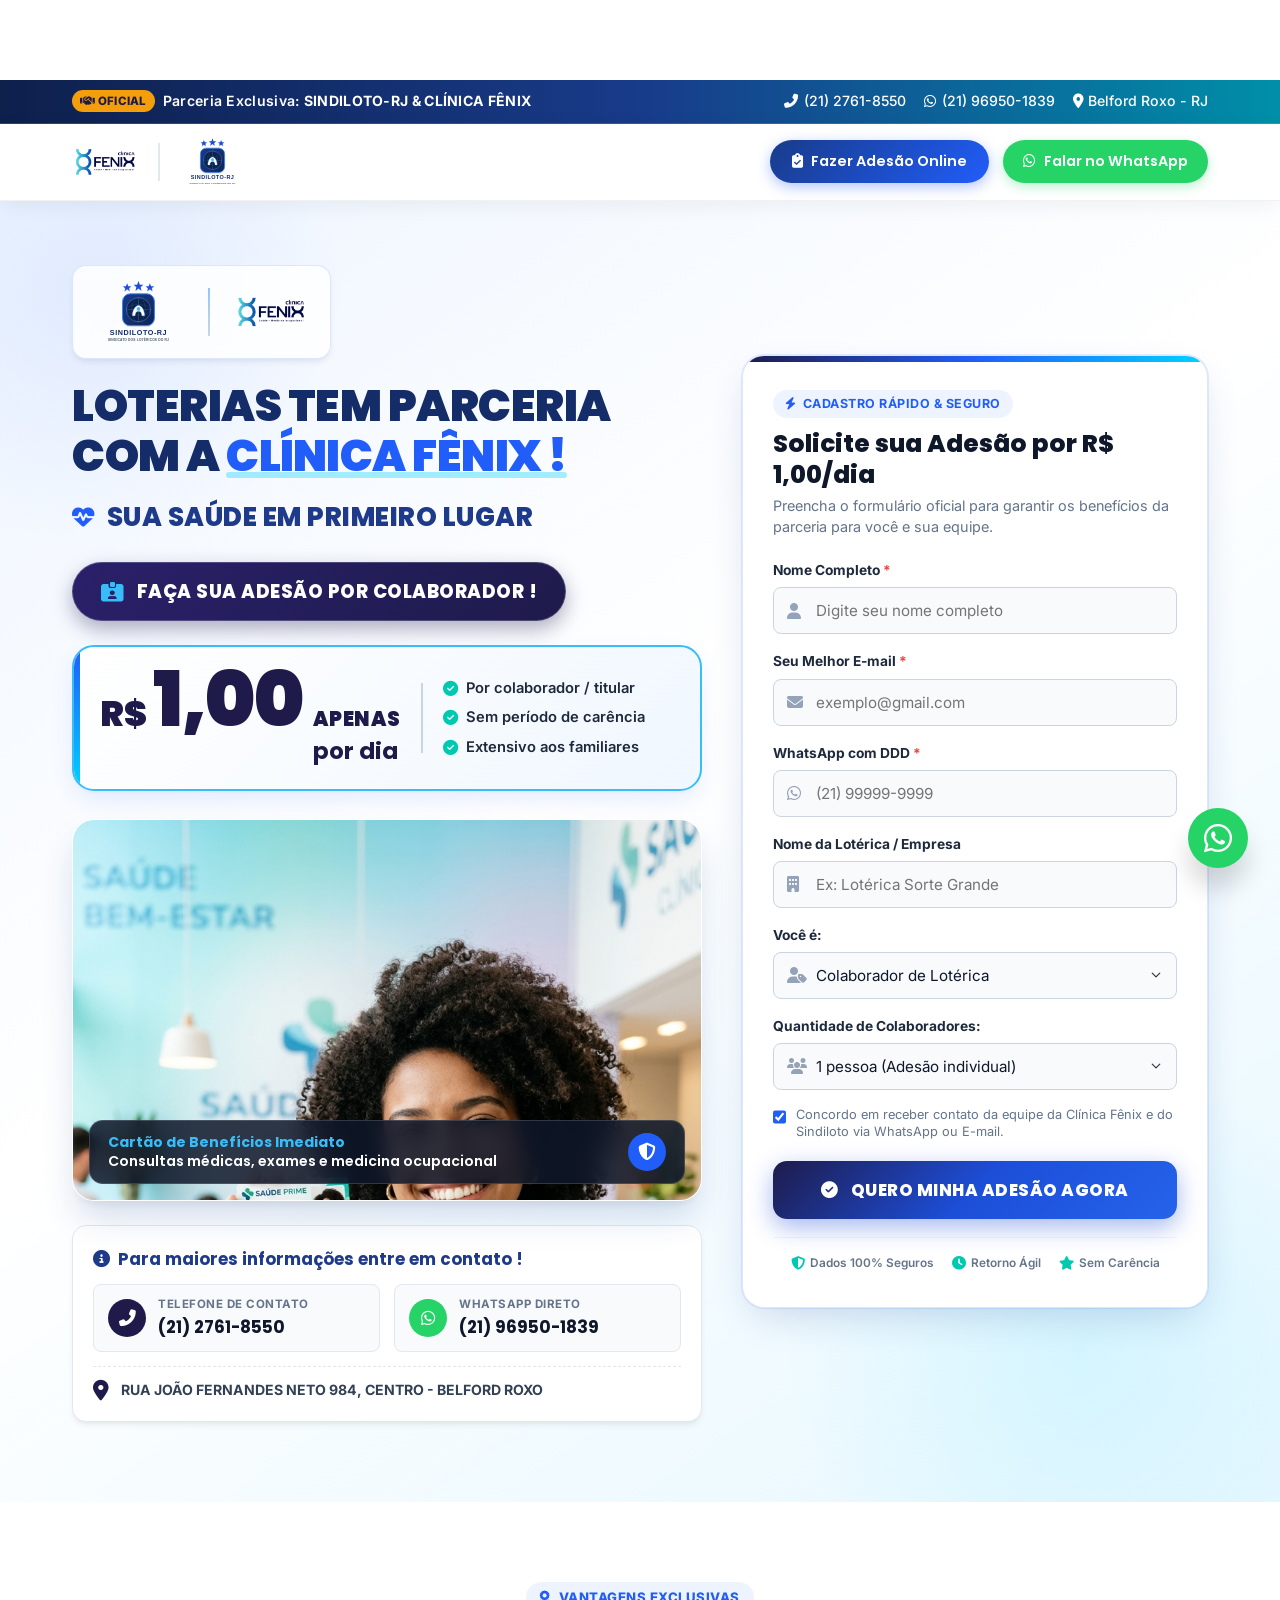
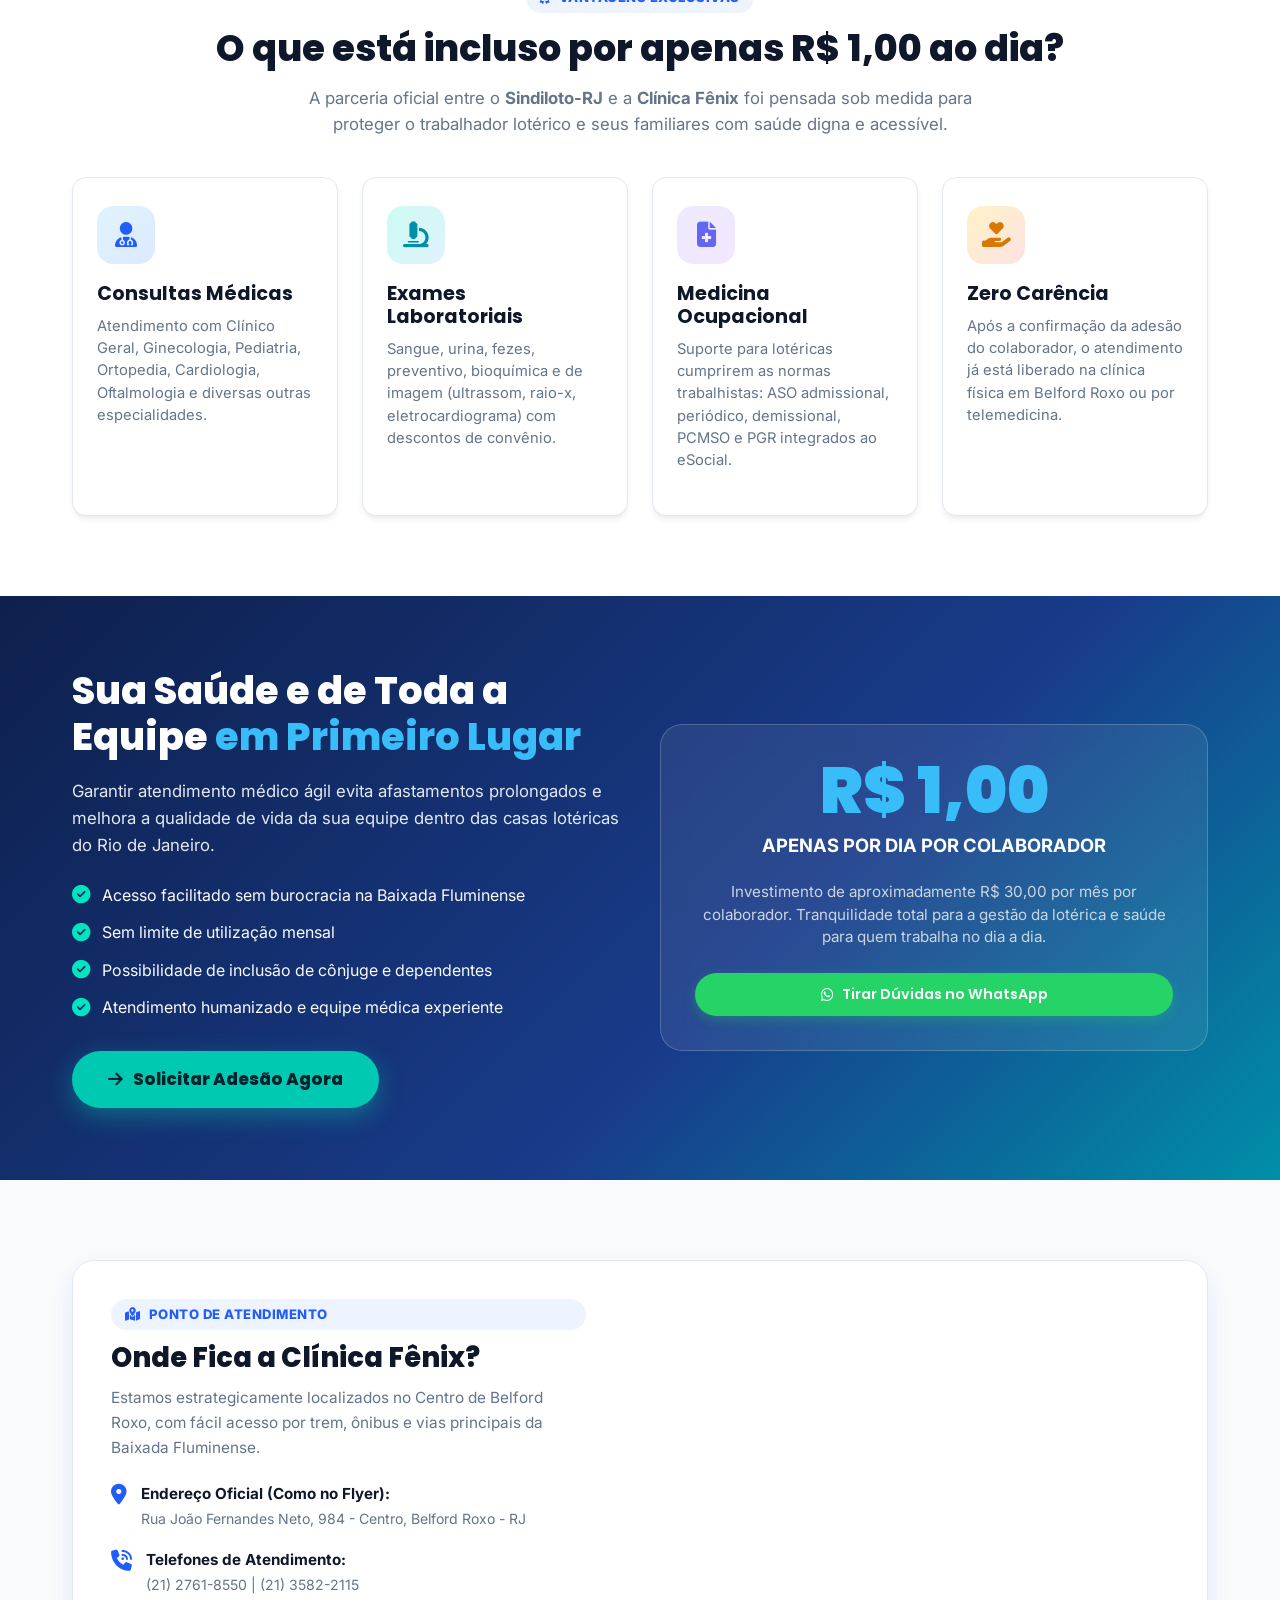
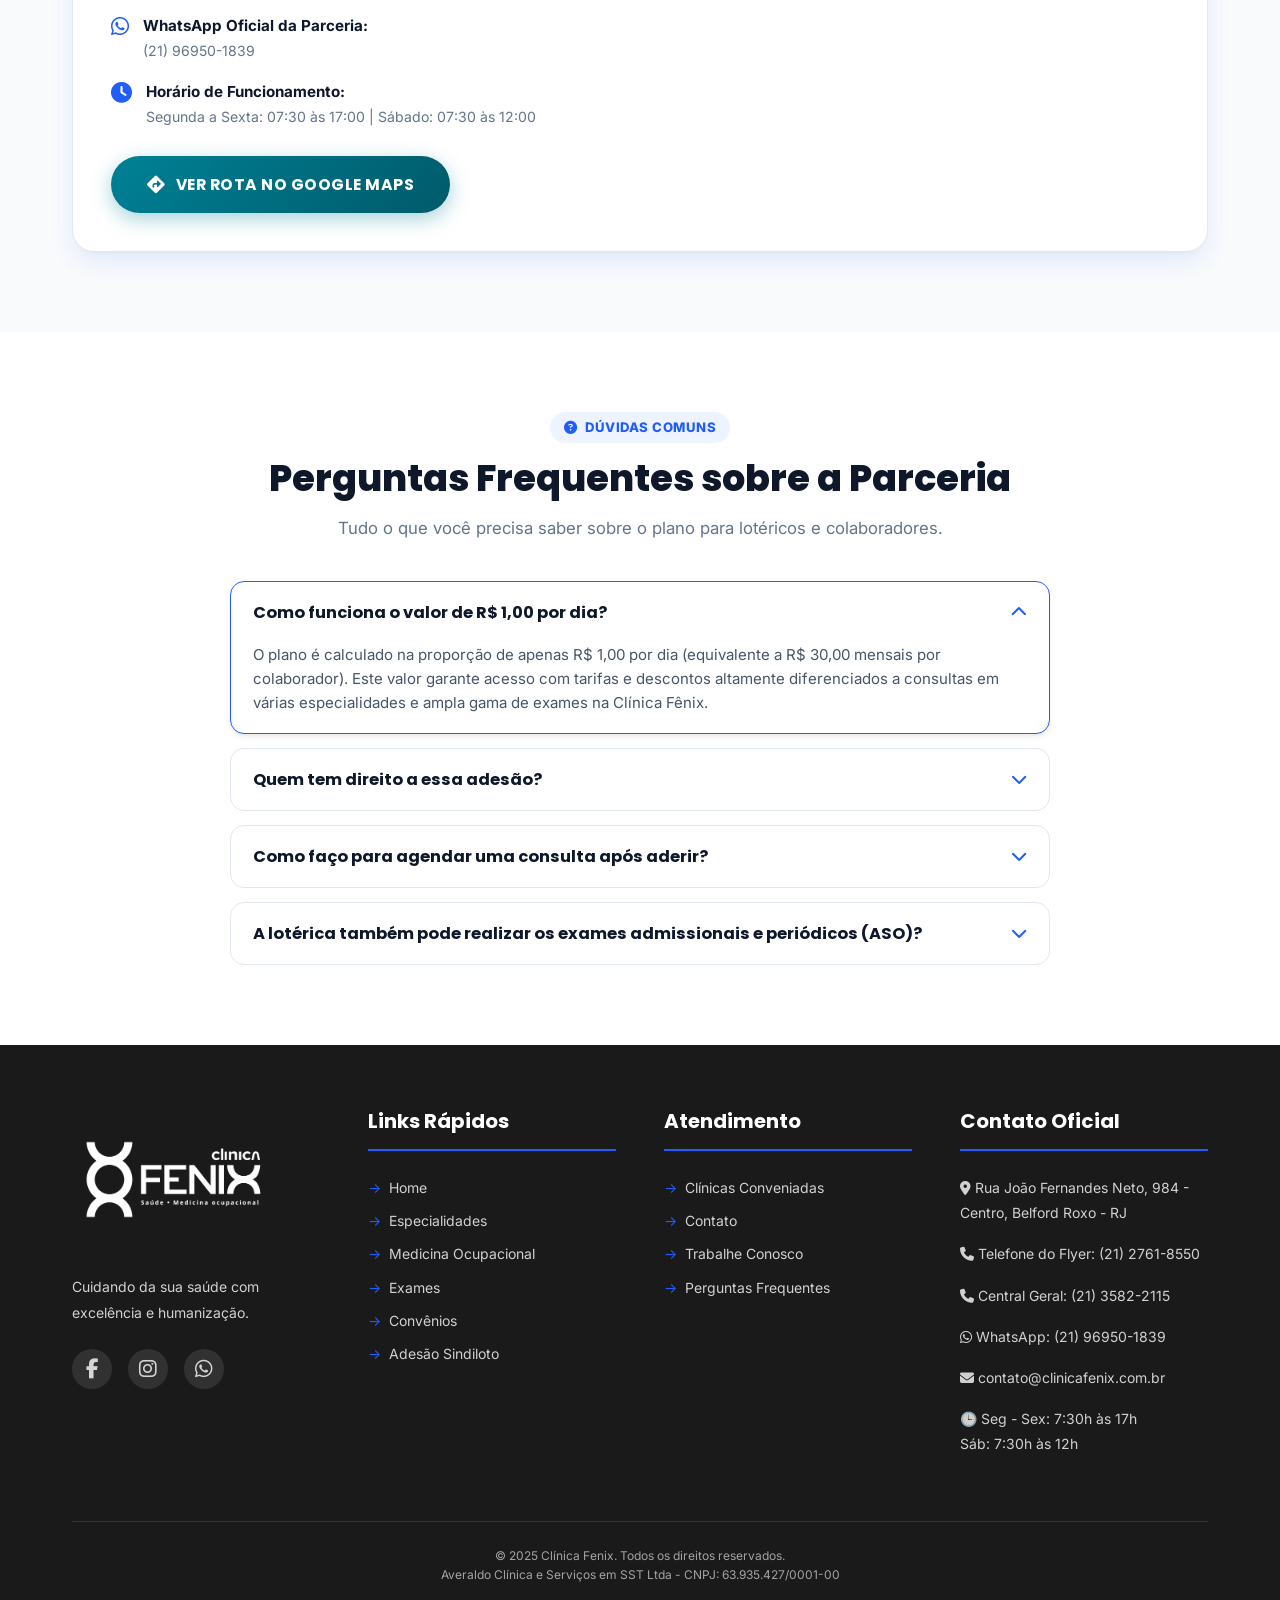
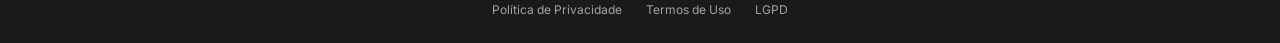
==== sindicato/index.html @ f6696165 "Subir Alterações página sindiloto" ====
<!DOCTYPE html>
<html lang="pt-BR" style="overflow-x: hidden; width: 100%; max-width: 100%;">
<head>
    <meta charset="UTF-8">
    <meta name="viewport" content="width=device-width, initial-scale=1.0">
    <title>Parceria SINDILOTO-RJ &amp; Clínica Fênix | Sua Saúde em Primeiro Lugar</title>
    <meta name="description" content="Loterias têm parceria oficial com a Clínica Fênix! Faça a sua adesão por colaborador por apenas R$ 1,00 ao dia. Sua saúde em primeiro lugar em Belford Roxo.">
    <meta name="keywords" content="sindiloto, clinica fenix, sindicato lotericos rj, adesao colaborador, saude em primeiro lugar, belford roxo, loterias parceria">
    <link rel="canonical" href="https://clinicafenix.com.br/sindicato/">

    <!-- Open Graph / Facebook -->
    <meta property="og:type" content="website">
    <meta property="og:url" content="https://clinicafenix.com.br/sindicato/">
    <meta property="og:title" content="LOTERIAS tem parceria com a CLÍNICA FÊNIX ! Sua Saúde em Primeiro Lugar">
    <meta property="og:description" content="Faça sua adesão por colaborador por apenas R$ 1,00 por dia. Atendimento completo para lotéricos e familiares na Clínica Fênix.">
    <meta property="og:image" content="https://clinicafenix.com.br/img/sindicato_model.jpg">
    <meta property="og:locale" content="pt_BR">

    <!-- Twitter -->
    <meta property="twitter:card" content="summary_large_image">
    <meta property="twitter:url" content="https://clinicafenix.com.br/sindicato/">
    <meta property="twitter:title" content="LOTERIAS tem parceria com a CLÍNICA FÊNIX !">
    <meta property="twitter:description" content="Faça sua adesão por colaborador por apenas R$ 1,00 por dia.">
    <meta property="twitter:image" content="https://clinicafenix.com.br/img/sindicato_model.jpg">

    <!-- Favicon -->
    <link rel="icon" type="image/png" href="../img/LogoClinicaFenix.png">

    <!-- Font Awesome 6 -->
    <link rel="stylesheet" href="https://cdnjs.cloudflare.com/ajax/libs/font-awesome/6.5.2/css/all.min.css" integrity="sha512-SnH5WK+bZxgPHs44uWIX+LLJAJ9/2PkPKZ5QiAj6Ta86w+fsb2TkcmfRyVX3pBnMFcV7oQPJkl9QevSCWr3W6A==" crossorigin="anonymous" referrerpolicy="no-referrer" />
    
    <!-- Google Fonts: Inter & Poppins -->
    <link rel="preconnect" href="https://fonts.googleapis.com">
    <link rel="preconnect" href="https://fonts.gstatic.com" crossorigin>
    <link href="https://fonts.googleapis.com/css2?family=Inter:wght@300;400;500;600;700;800&family=Poppins:wght@400;500;600;700;800;900&display=swap" rel="stylesheet">
    
    <!-- CSS Base do Site + CSS Específico da Landing Page Sindicato -->
    <link rel="stylesheet" href="../css/main.min.css">
    <link rel="stylesheet" href="../css/sindicato.css">
    
    <!-- AOS Animation Library -->
    <link rel="stylesheet" href="https://unpkg.com/aos@2.3.4/dist/aos.css">
</head>
<body class="sindicato-landing-page">

    <!-- Faixa Superior de Parceria Oficial -->
    <div class="sindicato-topbar">
        <div class="container topbar-content">
            <div class="topbar-tag">
                <span class="badge-sparkle"><i class="fas fa-handshake"></i> Oficial</span>
                <span>Parceria Exclusiva: <strong>SINDILOTO-RJ &amp; CLÍNICA FÊNIX</strong></span>
            </div>
            <div class="topbar-contacts">
                <a href="tel:2127618550"><i class="fas fa-phone-alt"></i> (21) 2761-8550</a>
                <a href="https://wa.me/5521969501839?text=Ol%C3%A1%2C%20vim%20pela%20p%C3%A1gina%20do%20Sindiloto!" target="_blank" rel="noopener noreferrer">
                    <i class="fab fa-whatsapp"></i> (21) 96950-1839
                </a>
                <span><i class="fas fa-map-marker-alt"></i> Belford Roxo - RJ</span>
            </div>
        </div>
    </div>

    <!-- Header com Co-branding Fênix & Sindiloto -->
    <header class="header sindicato-header">
        <div class="container sindicato-header-container">
            <!-- Logos Parceiros -->
            <div class="header-partner-logos">
                <a href="../index.html" class="fenix-brand" title="Clínica Fênix">
                    <img src="../img/LogoClinicaFenix.png" alt="Clínica Fênix - Saúde e Medicina Ocupacional">
                </a>
                <div class="brand-divider"></div>
                <div class="sindi-brand" title="SINDILOTO-RJ">
                    <img src="../img/sindiloto_logo.svg" alt="SINDILOTO-RJ - Sindicato dos Lotéricos do Estado do Rio de Janeiro">
                </div>
            </div>

            <!-- Botões de Ação Rápida -->
            <div class="header-actions">
                <a href="#formulario-adesao" class="btn-header-form">
                    <i class="fas fa-clipboard-check"></i> Fazer Adesão Online
                </a>
                <a href="https://wa.me/5521969501839?text=Ol%C3%A1!%20Gostaria%20de%20informa%C3%A7%C3%B5es%20sobre%20a%20ades%C3%A3o%20do%20Sindiloto." class="btn-header-whatsapp" target="_blank" rel="noopener noreferrer">
                    <i class="fab fa-whatsapp"></i> Falar no WhatsApp
                </a>
            </div>
        </div>
    </header>

    <!-- SEÇÃO PRINCIPAL (HERO) COM COPY EXATA DA IMAGEM E FORMULÁRIO -->
    <main>
        <section class="sindicato-hero" id="inicio">
            <div class="container">
                <div class="hero-grid">
                    
                    <!-- COLUNA ESQUERDA: COPY DO FLYER DA IMAGEM -->
                    <div class="hero-copy-column" data-aos="fade-right">
                        
                        <!-- Header de Logos do Flyer -->
                        <div class="hero-flyer-logos">
                            <img src="../img/sindiloto_logo.svg" alt="SINDILOTO-RJ" class="flyer-logo-sindi">
                            <div class="flyer-logo-divider"></div>
                            <img src="../img/LogoClinicaFenix.png" alt="Clínica Fênix" class="flyer-logo-fenix">
                        </div>

                        <!-- Headline do Flyer -->
                        <h1 class="hero-headline">
                            LOTERIAS tem parceria com a <span>CLÍNICA FÊNIX !</span>
                        </h1>

                        <!-- Sub-headline do Flyer -->
                        <div class="hero-subheadline">
                            <i class="fas fa-heart-pulse"></i> SUA SAÚDE EM PRIMEIRO LUGAR
                        </div>

                        <!-- Badge Pill do Flyer -->
                        <div class="flyer-pill-container">
                            <div class="badge-adesao-pill">
                                <i class="fas fa-id-card-clip"></i> FAÇA SUA ADESÃO POR COLABORADOR !
                            </div>
                        </div>

                        <!-- Card de Preço em Destaque (Visual R$ 1,00 APENAS por dia) -->
                        <div class="price-showcase-card">
                            <div class="price-main-block">
                                <span class="price-currency">R$</span>
                                <span class="price-number">1,00</span>
                                <div class="price-labels">
                                    <span class="price-apenas">APENAS</span>
                                    <span class="price-period">por dia</span>
                                </div>
                            </div>

                            <div class="price-divider"></div>

                            <div class="price-benefit-list">
                                <div class="price-benefit-item">
                                    <i class="fas fa-circle-check"></i> Por colaborador / titular
                                </div>
                                <div class="price-benefit-item">
                                    <i class="fas fa-circle-check"></i> Sem período de carência
                                </div>
                                <div class="price-benefit-item">
                                    <i class="fas fa-circle-check"></i> Extensivo aos familiares
                                </div>
                            </div>
                        </div>

                        <!-- Imagem da Modelo do Flyer com Badges Flutuantes -->
                        <div class="hero-model-showcase">
                            <img src="../img/sindicato_model.jpg" alt="Colaboradora com Cartão de Adesão da Clínica Fênix e Sindiloto">
                            <div class="floating-model-badge">
                                <div class="model-badge-text">
                                    <strong>Cartão de Benefícios Imediato</strong>
                                    Consultas médicas, exames e medicina ocupacional
                                </div>
                                <div class="model-badge-icon">
                                    <i class="fas fa-shield-alt"></i>
                                </div>
                            </div>
                        </div>

                        <!-- Seção de Contatos e Localização do Flyer -->
                        <div class="flyer-contacts-box">
                            <div class="flyer-contacts-title">
                                <i class="fas fa-info-circle"></i> Para maiores informações entre em contato !
                            </div>

                            <div class="flyer-contacts-grid">
                                <a href="tel:2127618550" class="flyer-contact-pill">
                                    <div class="flyer-contact-icon">
                                        <i class="fas fa-phone-alt"></i>
                                    </div>
                                    <div class="flyer-contact-info">
                                        <span>Telefone de Contato</span>
                                        <strong>(21) 2761-8550</strong>
                                    </div>
                                </a>

                                <a href="https://wa.me/5521969501839?text=Ol%C3%A1!%20Vim%20pela%20p%C3%A1gina%20Sindiloto%20e%20gostaria%20de%20informa%C3%A7%C3%B5es." class="flyer-contact-pill" target="_blank" rel="noopener noreferrer">
                                    <div class="flyer-contact-icon whatsapp">
                                        <i class="fab fa-whatsapp"></i>
                                    </div>
                                    <div class="flyer-contact-info">
                                        <span>WhatsApp Direto</span>
                                        <strong>(21) 96950-1839</strong>
                                    </div>
                                </a>
                            </div>

                            <div class="flyer-location-row">
                                <i class="fas fa-location-dot"></i>
                                <div>
                                    <strong>RUA JOÃO FERNANDES NETO 984, CENTRO - BELFORD ROXO</strong>
                                </div>
                            </div>
                        </div>

                    </div>

                    <!-- COLUNA DIREITA: FORMULÁRIO DE ADESÃO (NOME, EMAIL, WHATSAPP) -->
                    <div class="hero-form-column" id="formulario-adesao" data-aos="fade-left">
                        <div class="adesao-form-card">
                            <div class="form-header-badge">
                                <i class="fas fa-bolt"></i> Cadastro Rápido &amp; Seguro
                            </div>
                            <h2 class="form-header-title">Solicite sua Adesão por R$ 1,00/dia</h2>
                            <p class="form-header-subtitle">
                                Preencha o formulário oficial para garantir os benefícios da parceria para você e sua equipe.
                            </p>

                            <form id="formAdesaoSindicato" onsubmit="return window.handleAdesaoSubmit(event);">
                                <!-- Campo Nome -->
                                <div class="form-group-item">
                                    <label for="adesaoNome" class="form-label">Nome Completo <span class="required">*</span></label>
                                    <div class="input-with-icon">
                                        <i class="fas fa-user"></i>
                                        <input type="text" id="adesaoNome" class="form-input-control" placeholder="Digite seu nome completo" required>
                                    </div>
                                </div>

                                <!-- Campo Email -->
                                <div class="form-group-item">
                                    <label for="adesaoEmail" class="form-label">Seu Melhor E-mail <span class="required">*</span></label>
                                    <div class="input-with-icon">
                                        <i class="fas fa-envelope"></i>
                                        <input type="email" id="adesaoEmail" class="form-input-control" placeholder="exemplo@gmail.com" required>
                                    </div>
                                </div>

                                <!-- Campo WhatsApp -->
                                <div class="form-group-item">
                                    <label for="adesaoWhatsapp" class="form-label">WhatsApp com DDD <span class="required">*</span></label>
                                    <div class="input-with-icon">
                                        <i class="fab fa-whatsapp"></i>
                                        <input type="tel" id="adesaoWhatsapp" class="form-input-control" placeholder="(21) 99999-9999" maxlength="15" required>
                                    </div>
                                </div>

                                <!-- Campo Empresa / Lotérica -->
                                <div class="form-group-item">
                                    <label for="adesaoEmpresa" class="form-label">Nome da Lotérica / Empresa</label>
                                    <div class="input-with-icon">
                                        <i class="fas fa-building"></i>
                                        <input type="text" id="adesaoEmpresa" class="form-input-control" placeholder="Ex: Lotérica Sorte Grande">
                                    </div>
                                </div>

                                <!-- Perfil -->
                                <div class="form-group-item">
                                    <label for="adesaoPerfil" class="form-label">Você é:</label>
                                    <div class="input-with-icon">
                                        <i class="fas fa-user-tag"></i>
                                        <select id="adesaoPerfil" class="form-select-control">
                                            <option value="Colaborador">Colaborador de Lotérica</option>
                                            <option value="Proprietário">Proprietário / Gestor de Lotérica</option>
                                            <option value="Dependente">Dependente / Familiar</option>
                                            <option value="Outro">Outro Filiado ao Sindiloto</option>
                                        </select>
                                    </div>
                                </div>

                                <!-- Quantidade de Colaboradores -->
                                <div class="form-group-item">
                                    <label for="adesaoColaboradores" class="form-label">Quantidade de Colaboradores:</label>
                                    <div class="input-with-icon">
                                        <i class="fas fa-users"></i>
                                        <select id="adesaoColaboradores" class="form-select-control">
                                            <option value="1 colaborador">1 pessoa (Adesão individual)</option>
                                            <option value="2 a 5 colaboradores">2 a 5 colaboradores</option>
                                            <option value="6 a 10 colaboradores">6 a 10 colaboradores</option>
                                            <option value="Mais de 10 colaboradores">Mais de 10 colaboradores</option>
                                        </select>
                                    </div>
                                </div>

                                <!-- Checkbox de Termos e LGPD -->
                                <label class="form-checkbox-label">
                                    <input type="checkbox" id="adesaoTermos" checked required>
                                    <span>Concordo em receber contato da equipe da Clínica Fênix e do Sindiloto via WhatsApp ou E-mail.</span>
                                </label>

                                <!-- Botão de Submissão -->
                                <button type="submit" class="btn-submit-adesao">
                                    <i class="fas fa-check-circle"></i> Quero Minha Adesão Agora
                                </button>
                            </form>

                            <!-- Selos de Confiança -->
                            <div class="form-trust-seals">
                                <span><i class="fas fa-shield-alt"></i> Dados 100% Seguros</span>
                                <span><i class="fas fa-clock"></i> Retorno Ágil</span>
                                <span><i class="fas fa-star"></i> Sem Carência</span>
                            </div>
                        </div>
                    </div>

                </div>
            </div>
        </section>

        <!-- SEÇÃO: O QUE ESTÁ INCLUSO POR APENAS R$ 1,00 POR DIA -->
        <section class="sindicato-benefits" id="vantagens">
            <div class="container">
                <div style="text-align: center;">
                    <span class="section-tag"><i class="fas fa-award"></i> Vantagens Exclusivas</span>
                    <h2 class="section-title-center">O que está incluso por apenas R$ 1,00 ao dia?</h2>
                    <p class="section-subtitle-center">
                        A parceria oficial entre o <strong>Sindiloto-RJ</strong> e a <strong>Clínica Fênix</strong> foi pensada sob medida para proteger o trabalhador lotérico e seus familiares com saúde digna e acessível.
                    </p>
                </div>

                <div class="benefits-grid">
                    <!-- Card 1 -->
                    <div class="benefit-card" data-aos="fade-up" data-aos-delay="100">
                        <div class="benefit-icon-wrapper">
                            <i class="fas fa-user-doctor"></i>
                        </div>
                        <h3 class="benefit-title">Consultas Médicas</h3>
                        <p class="benefit-text">
                            Atendimento com Clínico Geral, Ginecologia, Pediatria, Ortopedia, Cardiologia, Oftalmologia e diversas outras especialidades.
                        </p>
                    </div>

                    <!-- Card 2 -->
                    <div class="benefit-card" data-aos="fade-up" data-aos-delay="200">
                        <div class="benefit-icon-wrapper">
                            <i class="fas fa-microscope"></i>
                        </div>
                        <h3 class="benefit-title">Exames Laboratoriais</h3>
                        <p class="benefit-text">
                            Sangue, urina, fezes, preventivo, bioquímica e de imagem (ultrassom, raio-x, eletrocardiograma) com descontos de convênio.
                        </p>
                    </div>

                    <!-- Card 3 -->
                    <div class="benefit-card" data-aos="fade-up" data-aos-delay="300">
                        <div class="benefit-icon-wrapper">
                            <i class="fas fa-file-medical"></i>
                        </div>
                        <h3 class="benefit-title">Medicina Ocupacional</h3>
                        <p class="benefit-text">
                            Suporte para lotéricas cumprirem as normas trabalhistas: ASO admissional, periódico, demissional, PCMSO e PGR integrados ao eSocial.
                        </p>
                    </div>

                    <!-- Card 4 -->
                    <div class="benefit-card" data-aos="fade-up" data-aos-delay="400">
                        <div class="benefit-icon-wrapper">
                            <i class="fas fa-hand-holding-heart"></i>
                        </div>
                        <h3 class="benefit-title">Zero Carência</h3>
                        <p class="benefit-text">
                            Após a confirmação da adesão do colaborador, o atendimento já está liberado na clínica física em Belford Roxo ou por telemedicina.
                        </p>
                    </div>
                </div>
            </div>
        </section>

        <!-- SEÇÃO: CALLOUT DE VALOR & MOTIVOS PARA ADERIR -->
        <section class="sindicato-value-callout">
            <div class="container">
                <div class="value-grid">
                    <div class="value-text-side" data-aos="fade-right">
                        <h2>Sua Saúde e de Toda a Equipe <span>em Primeiro Lugar</span></h2>
                        <p>
                            Garantir atendimento médico ágil evita afastamentos prolongados e melhora a qualidade de vida da sua equipe dentro das casas lotéricas do Rio de Janeiro.
                        </p>
                        <ul class="value-features">
                            <li><i class="fas fa-check-circle"></i> Acesso facilitado sem burocracia na Baixada Fluminense</li>
                            <li><i class="fas fa-check-circle"></i> Sem limite de utilização mensal</li>
                            <li><i class="fas fa-check-circle"></i> Possibilidade de inclusão de cônjuge e dependentes</li>
                            <li><i class="fas fa-check-circle"></i> Atendimento humanizado e equipe médica experiente</li>
                        </ul>
                        <a href="#formulario-adesao" class="btn-value-cta">
                            <i class="fas fa-arrow-right"></i> Solicitar Adesão Agora
                        </a>
                    </div>

                    <div class="value-box-side" data-aos="fade-left">
                        <div class="huge-price">R$ 1,00</div>
                        <div class="sub-price">APENAS POR DIA POR COLABORADOR</div>
                        <p class="price-desc">
                            Investimento de aproximadamente R$ 30,00 por mês por colaborador. Tranquilidade total para a gestão da lotérica e saúde para quem trabalha no dia a dia.
                        </p>
                        <a href="https://wa.me/5521969501839?text=Ol%C3%A1%2C%20quero%20tirar%20d%C3%BAvidas%20sobre%20a%20ades%C3%A3o%20Sindiloto!" class="btn-header-whatsapp" target="_blank" rel="noopener noreferrer" style="justify-content: center; width: 100%;">
                            <i class="fab fa-whatsapp"></i> Tirar Dúvidas no WhatsApp
                        </a>
                    </div>
                </div>
            </div>
        </section>

        <!-- SEÇÃO: LOCALIZAÇÃO E CONTATO OFICIAL (FLYER) -->
        <section class="sindicato-location" id="localizacao">
            <div class="container">
                <div class="location-card-container" data-aos="fade-up">
                    <div class="location-info-side">
                        <span class="section-tag"><i class="fas fa-map-marked-alt"></i> Ponto de Atendimento</span>
                        <h3>Onde Fica a Clínica Fênix?</h3>
                        <p>
                            Estamos estrategicamente localizados no Centro de Belford Roxo, com fácil acesso por trem, ônibus e vias principais da Baixada Fluminense.
                        </p>

                        <div class="location-details-list">
                            <div class="location-detail-item">
                                <i class="fas fa-location-dot"></i>
                                <div>
                                    <strong>Endereço Oficial (Como no Flyer):</strong>
                                    <span>Rua João Fernandes Neto, 984 - Centro, Belford Roxo - RJ</span>
                                </div>
                            </div>

                            <div class="location-detail-item">
                                <i class="fas fa-phone-volume"></i>
                                <div>
                                    <strong>Telefones de Atendimento:</strong>
                                    <span>(21) 2761-8550 | (21) 3582-2115</span>
                                </div>
                            </div>

                            <div class="location-detail-item">
                                <i class="fab fa-whatsapp"></i>
                                <div>
                                    <strong>WhatsApp Oficial da Parceria:</strong>
                                    <span>(21) 96950-1839</span>
                                </div>
                            </div>

                            <div class="location-detail-item">
                                <i class="fas fa-clock"></i>
                                <div>
                                    <strong>Horário de Funcionamento:</strong>
                                    <span>Segunda a Sexta: 07:30 às 17:00 | Sábado: 07:30 às 12:00</span>
                                </div>
                            </div>
                        </div>

                        <a href="https://maps.google.com/?q=Rua+Jo%C3%A3o+Fernandes+Neto+984+Belford+Roxo" class="btn-card-form" target="_blank" rel="noopener noreferrer" style="width: fit-content;">
                            <i class="fas fa-diamond-turn-right"></i> Ver Rota no Google Maps
                        </a>
                    </div>

                    <div class="location-map-side">
                        <iframe 
                            src="https://www.google.com/maps/embed?pb=!1m18!1m12!1m3!1d3678.890695011746!2d-43.40216232378951!3d-22.76442647935409!2m3!1f0!2f0!3f0!3m2!1i1024!2i768!4f13.1!3m3!1m2!1s0x9967a552bfdbcf%3A0xe543fa0c98fec3b5!2sR.%20Jo%C3%A3o%20Fernandes%20Neto%2C%20984%20-%20Centro%2C%20Belford%20Roxo%20-%20RJ%2C%2026113-250!5e0!3m2!1spt-BR!2sbr!4v1700000000000!5m2!1spt-BR!2sbr" 
                            allowfullscreen="" 
                            loading="lazy" 
                            referrerpolicy="no-referrer-when-downgrade" 
                            title="Localização da Clínica Fênix">
                        </iframe>
                    </div>
                </div>
            </div>
        </section>

        <!-- SEÇÃO: PERGUNTAS FREQUENTES (FAQ) -->
        <section class="sindicato-faq" id="faq">
            <div class="container">
                <div style="text-align: center;">
                    <span class="section-tag"><i class="fas fa-circle-question"></i> Dúvidas Comuns</span>
                    <h2 class="section-title-center">Perguntas Frequentes sobre a Parceria</h2>
                    <p class="section-subtitle-center">
                        Tudo o que você precisa saber sobre o plano para lotéricos e colaboradores.
                    </p>
                </div>

                <div class="faq-accordion">
                    <div class="faq-item active">
                        <button class="faq-question">
                            <span>Como funciona o valor de R$ 1,00 por dia?</span>
                            <i class="fas fa-chevron-down"></i>
                        </button>
                        <div class="faq-answer">
                            O plano é calculado na proporção de apenas R$ 1,00 por dia (equivalente a R$ 30,00 mensais por colaborador). Este valor garante acesso com tarifas e descontos altamente diferenciados a consultas em várias especialidades e ampla gama de exames na Clínica Fênix.
                        </div>
                    </div>

                    <div class="faq-item">
                        <button class="faq-question">
                            <span>Quem tem direito a essa adesão?</span>
                            <i class="fas fa-chevron-down"></i>
                        </button>
                        <div class="faq-answer">
                            Todos os colaboradores registrados de casas lotéricas filiadas ao Sindiloto-RJ, proprietários e administradores de lotéricas, além de seus dependentes diretos (cônjuge e filhos).
                        </div>
                    </div>

                    <div class="faq-item">
                        <button class="faq-question">
                            <span>Como faço para agendar uma consulta após aderir?</span>
                            <i class="fas fa-chevron-down"></i>
                        </button>
                        <div class="faq-answer">
                            Após enviar seus dados pelo formulário ou no balcão da Clínica Fênix, seu cadastro é ativado de imediato. Para agendar, basta entrar em contato pelo telefone (21) 2761-8550 ou enviar mensagem pelo WhatsApp (21) 96950-1839.
                        </div>
                    </div>

                    <div class="faq-item">
                        <button class="faq-question">
                            <span>A lotérica também pode realizar os exames admissionais e periódicos (ASO)?</span>
                            <i class="fas fa-chevron-down"></i>
                        </button>
                        <div class="faq-answer">
                            Sim! A Clínica Fênix conta com setor especializado em Medicina Ocupacional e Segurança do Trabalho, emitindo ASOs com envio direto ao eSocial conforme as exigências legais.
                        </div>
                    </div>
                </div>
            </div>
        </section>
    </main>

    <!-- MODAL DE CONFIRMAÇÃO DE ENVIO COM ABERTURA DO WHATSAPP -->
    <div class="submission-modal-overlay" id="modalSuccessAdesao">
        <div class="submission-modal-card">
            <div class="modal-icon-success">
                <i class="fas fa-check"></i>
            </div>
            <h3 class="modal-title">Solicitação Enviada!</h3>
            <p class="modal-desc">
                Olá, <span id="modalUserName" style="font-weight: 700; color: #215df9;"></span>! Seus dados foram registrados com sucesso no sistema da parceria SINDILOTO-RJ &amp; Clínica Fênix.
                Para acelerar seu atendimento e já validar sua carteirinha, clique no botão abaixo para conversar com nossa atendente no WhatsApp:
            </p>
            <a href="#" id="modalWhatsappLink" class="modal-cta-whatsapp" target="_blank" rel="noopener noreferrer">
                <i class="fab fa-whatsapp"></i> Finalizar Adesão no WhatsApp
            </a>
            <button type="button" class="modal-btn-close" id="btnCloseModal" onclick="window.closeAdesaoModal();">
                Fechar Janela
            </button>
        </div>
    </div>

    <!-- FOOTER OFICIAL COM A IDENTIDADE VISUAL DA CLÍNICA FÊNIX -->
    <footer class="footer">
        <div class="container">
            <div class="footer-content">
                <div class="footer-section footer-logo">
                    <img src="../img/logonegativa.png" alt="Clínica Fênix">
                    <p>Cuidando da sua saúde com excelência e humanização.</p>
                    <div class="social-links">
                        <a href="https://www.facebook.com/clinicafenix" target="_blank" aria-label="Facebook"><i class="fab fa-facebook-f"></i></a>
                        <a href="https://www.instagram.com/clinicafenixsaude" target="_blank" aria-label="Instagram"><i class="fab fa-instagram"></i></a>
                        <a href="https://wa.me/5521969501839" target="_blank" aria-label="WhatsApp"><i class="fab fa-whatsapp"></i></a>
                    </div>
                </div>
                
                <div class="footer-section">
                    <h3>Links Rápidos</h3>
                    <ul>
                        <li><a href="../index.html">Home</a></li>
                        <li><a href="../especialidades.html">Especialidades</a></li>
                        <li><a href="../medicina-ocupacional.html">Medicina Ocupacional</a></li>
                        <li><a href="../exames.html">Exames</a></li>
                        <li><a href="../convenios.html">Convênios</a></li>
                        <li><a href="index.html" class="active">Adesão Sindiloto</a></li>
                    </ul>
                </div>
                
                <div class="footer-section">
                    <h3>Atendimento</h3>
                    <ul>
                        <li><a href="../clinicas-conveniadas.html">Clínicas Conveniadas</a></li>
                        <li><a href="../contato.html">Contato</a></li>
                        <li><a href="#">Trabalhe Conosco</a></li>
                        <li><a href="#faq">Perguntas Frequentes</a></li>
                    </ul>
                </div>
                
                <div class="footer-section">
                    <h3>Contato Oficial</h3>
                    <p><i class="fas fa-map-marker-alt"></i> Rua João Fernandes Neto, 984 - Centro, Belford Roxo - RJ</p>
                    <p><i class="fas fa-phone"></i> Telefone do Flyer: (21) 2761-8550</p>
                    <p><i class="fas fa-phone"></i> Central Geral: (21) 3582-2115</p>
                    <p><i class="fab fa-whatsapp"></i> WhatsApp: (21) 96950-1839</p>
                    <p><i class="fas fa-envelope"></i> contato@clinicafenix.com.br</p>
                    <p>🕒 Seg - Sex: 7:30h às 17h<br>Sáb: 7:30h às 12h</p>
                </div>
            </div>
            
            <div class="footer-bottom">
                <p>&copy; 2025 Clínica Fenix. Todos os direitos reservados. <br> Averaldo Clínica e Serviços em SST Ltda - CNPJ: 63.935.427/0001-00</p>
                <div class="footer-links">
                    <a href="#">Política de Privacidade</a>
                    <a href="#">Termos de Uso</a>
                    <a href="#">LGPD</a>
                </div>
            </div>
        </div>
    </footer>

    <!-- WhatsApp Flutuante -->
    <a href="https://wa.me/5521969501839?text=Ol%C3%A1%2C%20vim%20pela%20p%C3%A1gina%20Sindiloto!" class="whatsapp-float" target="_blank" aria-label="WhatsApp">
        <i class="fab fa-whatsapp"></i>
    </a>

    <!-- Scripts -->
    <script src="https://unpkg.com/aos@2.3.4/dist/aos.js"></script>
    <script src="../js/sindicato.js"></script>
</body>
</html>
---- css/main.min.css ----
﻿*{margin:0;padding:0;box-sizing:border-box}html{width:100%;max-width:100%;overflow-x:hidden;font-size:16px;scroll-behavior:smooth}@media(max-width: 1050px){html{font-size:15px}}@media(max-width: 768px){html{font-size:14px}}body{width:100%;max-width:100%;font-family:"Inter",-apple-system,BlinkMacSystemFont,"Segoe UI",Roboto,sans-serif;font-size:1rem;font-weight:400;line-height:1.6;color:#1a1a1a;background:#fff;-webkit-font-smoothing:antialiased;-moz-osx-font-smoothing:grayscale;overflow-x:hidden}h1,h2,h3,h4,h5,h6{font-family:"Poppins",sans-serif;font-weight:700;line-height:1.2;margin-bottom:1rem}h1{font-size:3rem}@media(max-width: 1050px){h1{font-size:2.5rem}}@media(max-width: 768px){h1{font-size:2rem}}h2{font-size:2.5rem}@media(max-width: 1050px){h2{font-size:2rem}}@media(max-width: 768px){h2{font-size:1.5rem}}h3{font-size:2rem}@media(max-width: 768px){h3{font-size:1.5rem}}h4{font-size:1.5rem}@media(max-width: 768px){h4{font-size:1.25rem}}p{margin-bottom:1rem}a{color:#215df9;text-decoration:none;transition:color .2s ease}a:hover{color:rgb(2.3839009288%,26.2229102167%,88.2043343653%)}img{width:100%;height:auto;display:block}ul,ol{list-style:none}button{font-family:inherit;cursor:pointer}input,textarea,select{font-family:inherit;font-size:inherit}:focus-visible{outline:2px solid #215df9;outline-offset:2px}.container{width:100%;max-width:1200px;margin:0 auto;padding:0 2rem}@media(max-width: 768px){.container{padding:0 1rem}}.container-wide{width:100%;max-width:1400px;margin:0 auto;padding:0 2rem}@media(max-width: 768px){.container-wide{padding:0 1rem}}.container-fluid{width:100%;padding:0 2rem}@media(max-width: 768px){.container-fluid{padding:0 1rem}}.row{display:flex;flex-direction:row;align-items:stretch;justify-content:flex-start;flex-wrap:wrap;margin:0 -1rem}.col{flex:1;padding:0 1rem}.col-2{flex:0 0 50%;max-width:50%;padding:0 1rem}@media(max-width: 768px){.col-2{flex:0 0 100%;max-width:100%}}.col-3{flex:0 0 33.333%;max-width:33.333%;padding:0 1rem}@media(max-width: 1050px){.col-3{flex:0 0 50%;max-width:50%}}@media(max-width: 768px){.col-3{flex:0 0 100%;max-width:100%}}.col-4{flex:0 0 25%;max-width:25%;padding:0 1rem}@media(max-width: 1050px){.col-4{flex:0 0 50%;max-width:50%}}@media(max-width: 768px){.col-4{flex:0 0 100%;max-width:100%}}.header{position:fixed;top:0;left:0;width:100%;background:rgba(255,255,255,.85);backdrop-filter:blur(12px);-webkit-backdrop-filter:blur(12px);border-bottom:1px solid rgba(0,0,0,.05);box-shadow:none;z-index:1000;transition:all .3s ease}.header.scrolled{background:rgba(255,255,255,.95);box-shadow:0 4px 20px rgba(0,0,0,.05)}.header .header-container{display:flex;flex-direction:row;align-items:center;justify-content:space-between;padding-top:1.5rem;padding-bottom:1.5rem;position:relative;z-index:1003}.header .logo{display:flex;flex-direction:row;align-items:center;justify-content:flex-start}.header .logo img{height:50px;width:auto}@media(max-width: 768px){.header .logo img{height:40px}}.header .nav{display:flex;flex-direction:row;align-items:center;justify-content:flex-end;gap:2rem}@media(max-width: 1050px){.header .nav{position:fixed;top:0;right:-100%;width:300px;height:100vh;background:#fff;flex-direction:column;align-items:flex-start;justify-content:flex-start;padding:6rem 2rem;box-shadow:0 20px 25px rgba(0,0,0,.15);transition:right .3s ease;z-index:1002}.header .nav.active{right:0}}.header .nav .nav-link{font-size:1rem;font-weight:500;color:#1a1a1a;padding:.5rem 1rem;border-radius:.25rem;transition:all .2s ease}.header .nav .nav-link:hover{color:#215df9;background:rgba(33,93,249,.1)}.header .nav .nav-link.active{color:#215df9;font-weight:600}@media(max-width: 1050px){.header .nav .nav-link{width:100%;padding:1rem;font-size:1.125rem}}.header .btn-agendar{display:inline-block;padding:1rem 2rem;border:none;border-radius:.5rem;font-family:"Inter",-apple-system,BlinkMacSystemFont,"Segoe UI",Roboto,sans-serif;font-size:1rem;font-weight:600;text-align:center;text-decoration:none;cursor:pointer;transition:all .3s ease}.header .btn-agendar:hover{transform:translateY(-2px);box-shadow:0 10px 15px rgba(0,0,0,.1)}.header .btn-agendar:active{transform:translateY(0)}.header .btn-agendar{background:linear-gradient(135deg, #215df9 0%, #1a4ac9 100%);color:#fff}.header .btn-agendar:hover{background:linear-gradient(135deg, #1a4ac9 0%, #0f3399 100%)}.header .btn-agendar{padding:.5rem 1.5rem;font-size:.875rem}@media(max-width: 1050px){.header .btn-agendar{width:100%;margin-top:1.5rem}}.header .menu-toggle{display:none}@media(max-width: 1050px){.header .menu-toggle{display:flex !important;visibility:visible !important;opacity:1 !important;transform:none !important;pointer-events:auto !important;align-items:center;justify-content:center;background:none;border:none;font-size:2rem;color:#215df9;cursor:pointer;padding:.5rem;z-index:1004;position:relative}}.header .menu-overlay{display:none}@media(max-width: 1050px){.header .menu-overlay{display:block;position:fixed;top:0;left:0;width:100%;height:100%;background:rgba(0,0,0,.5);opacity:0;visibility:hidden;transition:all .3s ease;z-index:1001}.header .menu-overlay.active{opacity:1;visibility:visible}}body{padding-top:80px}@media(max-width: 768px){body{padding-top:70px}}.footer{background:#1a1a1a;color:#fff;padding:4rem 0 1.5rem}.footer .footer-content{display:grid;grid-template-columns:repeat(4, 1fr);gap:3rem}@media(max-width: 1050px){.footer .footer-content{grid-template-columns:repeat(2, 1fr)}}@media(max-width: 768px){.footer .footer-content{grid-template-columns:1fr}}.footer .footer-content{margin-bottom:3rem}@media(max-width: 1050px){.footer .footer-content{grid-template-columns:repeat(2, 1fr)}}@media(max-width: 768px){.footer .footer-content{grid-template-columns:1fr}}.footer .footer-section h3{color:#fff;font-size:1.25rem;margin-bottom:1.5rem;padding-bottom:1rem;border-bottom:2px solid #215df9}.footer .footer-section p,.footer .footer-section a{color:rgba(255,255,255,.8);font-size:.875rem;line-height:1.8}.footer .footer-section p:hover,.footer .footer-section a:hover{color:#215df9}.footer .footer-section ul li{margin-bottom:.5rem}.footer .footer-section ul li a{display:flex;flex-direction:row;align-items:center;justify-content:flex-start;gap:.5rem;transition:all .2s ease}.footer .footer-section ul li a:hover{transform:translateX(5px)}.footer .footer-section ul li a::before{content:"→";color:#215df9}.footer .footer-logo img{max-width:200px;margin-bottom:1.5rem}.footer .social-links{display:flex;flex-direction:row;align-items:center;justify-content:flex-start;gap:1rem;margin-top:1.5rem}.footer .social-links a{width:40px;height:40px;border-radius:50%;background:rgba(255,255,255,.1);display:flex;flex-direction:row;align-items:center;justify-content:center;font-size:1.25rem;transition:all .3s ease}.footer .social-links a:hover{background:#215df9;transform:translateY(-3px)}.footer .footer-bottom{border-top:1px solid rgba(255,255,255,.1);padding-top:1.5rem;text-align:center}.footer .footer-bottom p{color:rgba(255,255,255,.6);font-size:.75rem}.footer .footer-bottom .footer-links{display:flex;flex-direction:row;align-items:center;justify-content:center;gap:1.5rem;margin-top:1rem}@media(max-width: 768px){.footer .footer-bottom .footer-links{flex-direction:column;gap:.5rem}}.footer .footer-bottom .footer-links a{color:rgba(255,255,255,.6);font-size:.75rem}.footer .footer-bottom .footer-links a:hover{color:#215df9}.whatsapp-float{position:fixed;bottom:2rem;right:2rem;width:60px;height:60px;background:#25d366;border-radius:50%;display:flex;flex-direction:row;align-items:center;justify-content:center;font-size:2rem;color:#fff;box-shadow:0 20px 25px rgba(0,0,0,.15);z-index:3000;transition:all .3s ease;animation:pulse 2s infinite}.whatsapp-float:hover{transform:scale(1.1);box-shadow:0 10px 30px rgba(37,211,102,.4)}@media(max-width: 768px){.whatsapp-float{width:50px;height:50px;bottom:1.5rem;right:1.5rem;font-size:1.5rem}}@keyframes pulse{0%{box-shadow:0 0 0 0 rgba(37,211,102,.7)}70%{box-shadow:0 0 0 15px rgba(37,211,102,0)}100%{box-shadow:0 0 0 0 rgba(37,211,102,0)}}.text-primary{color:#215df9 !important}.text-success{color:#00a988 !important}.text-white{color:#fff !important}.text-light-gray{color:#a0a0a0 !important}.text-gray-500{color:#666 !important}.bg-primary{background-color:#215df9 !important}.bg-primary-dark{background-color:#123eab !important}.bg-light{background-color:#f8f9fa !important}.rounded-4{border-radius:1rem !important}.rounded-5{border-radius:2rem !important}.shadow-sm{box-shadow:0 1px 2px rgba(0,0,0,.05) !important}.shadow-lg{box-shadow:0 10px 15px rgba(0,0,0,.1) !important}.fw-bold{font-weight:700 !important}.align-items-center{align-items:center !important}.btn-secondary,.clinicas-page .cta-clinicas .btn{display:inline-block;padding:1rem 2rem;border:none;border-radius:.5rem;font-family:"Inter",-apple-system,BlinkMacSystemFont,"Segoe UI",Roboto,sans-serif;font-size:1rem;font-weight:600;text-align:center;text-decoration:none;cursor:pointer;transition:all .3s ease}.btn-secondary:hover,.clinicas-page .cta-clinicas .btn:hover{transform:translateY(-2px);box-shadow:0 10px 15px rgba(0,0,0,.1)}.btn-secondary:active,.clinicas-page .cta-clinicas .btn:active{transform:translateY(0)}.btn-secondary,.clinicas-page .cta-clinicas .btn{background:#fff;color:#215df9;border:2px solid #215df9}.btn-secondary:hover,.clinicas-page .cta-clinicas .btn:hover{background:#215df9;color:#fff}.btn-secondary,.clinicas-page .cta-clinicas .btn{border:none;font-weight:700;transition:all .3s ease}.btn-secondary:hover,.clinicas-page .cta-clinicas .btn:hover{transform:translateY(-2px);box-shadow:0 4px 6px rgba(0,0,0,.07)}.btn-white{display:inline-block;padding:1rem 2rem;border:none;border-radius:.5rem;font-family:"Inter",-apple-system,BlinkMacSystemFont,"Segoe UI",Roboto,sans-serif;font-size:1rem;font-weight:600;text-align:center;text-decoration:none;cursor:pointer;transition:all .3s ease}.btn-white:hover{transform:translateY(-2px);box-shadow:0 10px 15px rgba(0,0,0,.1)}.btn-white:active{transform:translateY(0)}.btn-white{background:#fff;color:#215df9;transition:all .3s ease}.btn-white:hover{background:#f8f9fa;transform:translateY(-2px)}.btn-outline-primary{display:inline-block;padding:1rem 2rem;border:none;border-radius:.5rem;font-family:"Inter",-apple-system,BlinkMacSystemFont,"Segoe UI",Roboto,sans-serif;font-size:1rem;font-weight:600;text-align:center;text-decoration:none;cursor:pointer;transition:all .3s ease}.btn-outline-primary:hover{transform:translateY(-2px);box-shadow:0 10px 15px rgba(0,0,0,.1)}.btn-outline-primary:active{transform:translateY(0)}.btn-outline-primary{background:rgba(0,0,0,0);border:2px solid #215df9;color:#215df9;font-weight:600}.btn-outline-primary:hover{background:#215df9;color:#fff}.btn-light-blue{display:inline-block;padding:1rem 2rem;border:none;border-radius:.5rem;font-family:"Inter",-apple-system,BlinkMacSystemFont,"Segoe UI",Roboto,sans-serif;font-size:1rem;font-weight:600;text-align:center;text-decoration:none;cursor:pointer;transition:all .3s ease}.btn-light-blue:hover{transform:translateY(-2px);box-shadow:0 10px 15px rgba(0,0,0,.1)}.btn-light-blue:active{transform:translateY(0)}.btn-light-blue{background:#f4f7ff;color:#3b6cff;border:none;font-weight:800;border-radius:50px !important;padding:14px 24px;font-size:1.125rem;transition:all .3s ease}.btn-light-blue:hover{background:#e6eeff;transform:translateY(-2px);box-shadow:0 1px 2px rgba(0,0,0,.05)}.hero-section{position:relative;min-height:80vh;display:flex;align-items:center;padding-bottom:6rem;overflow:hidden}.hero-section .hero-bg-slider{position:absolute;top:0;left:0;right:0;bottom:0;z-index:1}.hero-section .hero-bg-slider .slide{position:absolute;top:0;left:0;width:100%;height:100%;background-size:cover;background-position:center;opacity:0;transition:opacity 1s ease-in-out}.hero-section .hero-bg-slider .slide.active{opacity:1}.hero-section .hero-bg-slider .slider-overlay{position:absolute;top:0;left:0;width:100%;height:100%;background:linear-gradient(90deg, rgba(33, 93, 249, 0.9) 0%, rgba(33, 93, 249, 0.6) 50%, rgba(0, 0, 0, 0.1) 100%);z-index:2}.hero-section .hero-container{position:relative;z-index:3;width:100%}.hero-section .hero-content{display:flex;flex-direction:row;align-items:center;justify-content:space-between;gap:4rem}@media(max-width: 1050px){.hero-section .hero-content{flex-direction:column;align-items:center;text-align:center;margin-top:6rem}}.hero-section .hero-text{flex:1.2;color:#fff}.hero-section .hero-text h1{font-size:3.5rem;font-weight:800;line-height:1.1;margin-bottom:1.5rem}@media(max-width: 768px){.hero-section .hero-text h1{font-size:2.5rem}}.hero-section .hero-text .hero-subtitle{font-size:1.25rem;margin-bottom:3rem;max-width:500px;opacity:.9}@media(max-width: 1050px){.hero-section .hero-text .hero-subtitle{margin-left:auto;margin-right:auto}}.hero-section .hero-price-cards{flex:.8;display:flex;flex-direction:column;gap:1.5rem;align-items:flex-end}@media(max-width: 1050px){.hero-section .hero-price-cards{align-items:center;justify-content:center;flex-direction:row;flex-wrap:wrap;margin-top:2rem}}.hero-section .hero-price-cards .card-price{padding:1.5rem 3rem;border-radius:1rem;min-width:260px;box-shadow:0 10px 30px rgba(0,0,0,.2);transition:transform .2s ease}.hero-section .hero-price-cards .card-price:hover{transform:translateY(-5px)}.hero-section .hero-price-cards .card-price .price-display{display:flex;align-items:flex-start;justify-content:center;margin:.5rem 0;color:#ffde59;font-weight:800}.hero-section .hero-price-cards .card-price .price-display .currency{font-size:1.5rem;margin-top:5px;margin-right:2px}.hero-section .hero-price-cards .card-price .price-display .value{font-size:3.5rem;line-height:1}.hero-section .hero-price-cards .card-price .price-display .cents{font-size:1.5rem;margin-top:5px}.services-bar-container{position:relative;z-index:10;margin-top:-60px}.services-bar{background:#fff;border-radius:1rem;padding:1rem;display:flex;justify-content:space-between;overflow-x:auto}.services-bar::-webkit-scrollbar{display:none}.services-bar{-ms-overflow-style:none;scrollbar-width:none}.services-bar .service-card{flex:1;min-width:140px;padding:1rem;text-align:center;text-decoration:none;color:#1a1a1a;border-right:1px solid #dee2e6;transition:all .3s ease}.services-bar .service-card:last-child{border-right:none}.services-bar .service-card:hover{transform:translateY(-5px)}.services-bar .service-card:hover .icon i{color:#123eab}.services-bar .service-card .icon{font-size:2rem;color:#215df9;margin-bottom:.5rem;transition:color .3s ease}.services-bar .service-card .service-info p{font-size:1.125rem}.s-2{padding:3rem 0}@media(max-width: 1050px){.s-2{padding:4rem 0}}@media(max-width: 768px){.s-2{padding:3rem 0}}.s-2{padding-top:6rem;position:relative;background:linear-gradient(135deg, #f0f4ff 0%, #ffffff 100%);overflow:hidden}.s-2::before{content:"";position:absolute;top:50%;left:25%;transform:translate(-50%, -50%);width:800px;height:800px;background-image:url("../img/fenix_bg.png");background-size:contain;background-repeat:no-repeat;background-position:center;opacity:.04;z-index:0;pointer-events:none}.s-2 .container{position:relative;z-index:1}.s-2 .about-cards-compact{display:flex;flex-direction:column;gap:1.5rem}.s-2 .about-cards-compact .about-card-small{display:flex;align-items:center;background:linear-gradient(135deg, #ffffff 0%, #eef3ff 100%);padding:1.5rem 2rem;border-radius:1rem;box-shadow:0 4px 15px rgba(0,0,0,.05);border-left:6px solid #215df9;transition:transform .2s ease}.s-2 .about-cards-compact .about-card-small:hover{transform:translateX(10px);box-shadow:0 8px 25px rgba(0,0,0,.1)}.s-2 .about-cards-compact .about-card-small .icon-3d{width:60px;height:60px;flex-shrink:0;margin-right:2rem}.s-2 .about-cards-compact .about-card-small .icon-3d img{width:100%;height:100%;object-fit:contain}.s-2 .about-cards-compact .about-card-small .card-text h4{font-size:1.125rem;margin-bottom:.5rem;color:#123eab}.s-2 .about-cards-compact .about-card-small .card-text p{color:#1a1a1a;font-size:.875rem;margin:0}.s-3-ocupacional{padding:3rem 0}@media(max-width: 1050px){.s-3-ocupacional{padding:4rem 0}}@media(max-width: 768px){.s-3-ocupacional{padding:3rem 0}}.s-3-ocupacional{padding:6rem 0}.s-3-ocupacional .ocupacional-split{display:grid;grid-template-columns:1fr 1fr;gap:6rem;align-items:center}@media(max-width: 1050px){.s-3-ocupacional .ocupacional-split{grid-template-columns:1fr;text-align:center}}.s-3-ocupacional .ocupacional-image .image-wrapper{position:relative}.s-3-ocupacional .ocupacional-image .image-wrapper img{width:100%;height:auto;display:block;border-radius:1rem}.s-3-ocupacional .ocupacional-content .badge-tag{background-color:rgba(255,255,255,.15);color:#123eab;padding:8px 16px;border-radius:20px;font-size:.85rem;font-weight:700;text-transform:uppercase;letter-spacing:1px;border:1px solid rgba(255,255,255,.3)}.s-3-ocupacional .ocupacional-content .features-list-modern{list-style:none;padding:0;margin:0}.s-3-ocupacional .ocupacional-content .features-list-modern li{display:flex;align-items:center;gap:12px;margin-bottom:12px;font-size:1.05rem;font-weight:500;color:#1a1a1a}@media(max-width: 1050px){.s-3-ocupacional .ocupacional-content .features-list-modern li{justify-content:center}}.s-3-ocupacional .ocupacional-content .features-list-modern li i{font-size:1.2rem}.s-4{padding:3rem 0}@media(max-width: 1050px){.s-4{padding:4rem 0}}@media(max-width: 768px){.s-4{padding:3rem 0}}.s-4 .especialidades-grid-modern{display:grid;grid-template-columns:repeat(4, 1fr);gap:2rem}@media(max-width: 1050px){.s-4 .especialidades-grid-modern{grid-template-columns:repeat(2, 1fr)}}@media(max-width: 768px){.s-4 .especialidades-grid-modern{grid-template-columns:1fr}}@media(max-width: 1050px){.s-4 .especialidades-grid-modern{display:grid;grid-template-columns:repeat(3, 1fr);gap:1.5rem}}@media(max-width: 1050px)and (max-width: 1050px){.s-4 .especialidades-grid-modern{grid-template-columns:repeat(2, 1fr)}}@media(max-width: 1050px)and (max-width: 768px){.s-4 .especialidades-grid-modern{grid-template-columns:1fr}}@media(max-width: 768px){.s-4 .especialidades-grid-modern{display:grid;grid-template-columns:repeat(2, 1fr);gap:1rem}}@media(max-width: 768px)and (max-width: 1050px){.s-4 .especialidades-grid-modern{grid-template-columns:repeat(2, 1fr)}}@media(max-width: 768px)and (max-width: 768px){.s-4 .especialidades-grid-modern{grid-template-columns:1fr}}.s-4 .especialidades-grid-modern .especialidade-card-modern{background:#fff;border-radius:1.5rem;text-align:center;box-shadow:0 1px 2px rgba(0,0,0,.05);transition:all .3s ease;cursor:pointer;overflow:hidden;display:flex;flex-direction:column}.s-4 .especialidades-grid-modern .especialidade-card-modern:hover{transform:translateY(-10px);box-shadow:0 10px 15px rgba(0,0,0,.1)}.s-4 .especialidades-grid-modern .especialidade-card-modern:hover .card-image-wrapper img{transform:scale(1.05)}.s-4 .especialidades-grid-modern .especialidade-card-modern:hover h4{color:#215df9}.s-4 .especialidades-grid-modern .especialidade-card-modern .card-image-wrapper{position:relative;width:100%;height:160px;overflow:hidden}.s-4 .especialidades-grid-modern .especialidade-card-modern .card-image-wrapper img{width:100%;height:100%;object-fit:cover;transition:transform .3s ease}.s-4 .especialidades-grid-modern .especialidade-card-modern .card-image-wrapper .badge-tag{position:absolute;top:15px;left:15px;background:#c3ff4a;color:#1a1a1a;font-size:.75rem;font-weight:700;padding:4px 12px;border-radius:20px;z-index:2;text-transform:uppercase}.s-4 .especialidades-grid-modern .especialidade-card-modern .card-body{padding:3rem 2rem}.s-4 .especialidades-grid-modern .especialidade-card-modern .card-body h4{font-size:1.25rem;font-weight:700;color:#1a1a1a;margin:0;transition:all .3s ease}.s-6{padding:3rem 0}@media(max-width: 1050px){.s-6{padding:4rem 0}}@media(max-width: 768px){.s-6{padding:3rem 0}}.s-6{background:#f8fafc}.s-6 .planos-grid-modern{display:grid;grid-template-columns:repeat(3, 1fr);gap:2rem}@media(max-width: 1050px){.s-6 .planos-grid-modern{grid-template-columns:repeat(2, 1fr)}}@media(max-width: 768px){.s-6 .planos-grid-modern{grid-template-columns:1fr}}.s-6 .planos-grid-modern{align-items:flex-end}@media(max-width: 1050px){.s-6 .planos-grid-modern{display:grid;grid-template-columns:repeat(1, 1fr);gap:4rem;align-items:center}}@media(max-width: 1050px)and (max-width: 1050px){.s-6 .planos-grid-modern{grid-template-columns:repeat(2, 1fr)}}@media(max-width: 1050px)and (max-width: 768px){.s-6 .planos-grid-modern{grid-template-columns:1fr}}.s-6 .planos-grid-modern .plano-card-modern{background:#fff;border-radius:1.5rem;box-shadow:0 10px 40px rgba(0,0,0,.06);border:1px solid rgba(0,0,0,.08);transition:transform .3s ease;position:relative}.s-6 .planos-grid-modern .plano-card-modern:hover{transform:translateY(-10px)}.s-6 .planos-grid-modern .plano-card-modern.popular{border:2px solid #215df9;box-shadow:0 10px 15px rgba(0,0,0,.1);transform:scale(1.05);z-index:2}@media(max-width: 1050px){.s-6 .planos-grid-modern .plano-card-modern.popular{transform:none}}.s-6 .planos-grid-modern .plano-card-modern.popular:hover{transform:scale(1.05) translateY(-10px)}.s-6 .planos-grid-modern .plano-card-modern.popular .popular-badge{position:absolute;top:-15px;left:50%;transform:translateX(-50%);background:#ffde59;color:#1a1a1a;font-weight:bold;padding:5px 20px;border-radius:20px;font-size:.875rem}.s-6 .planos-grid-modern .plano-card-modern .plano-header{padding:3rem 2rem;border-bottom:1px solid #dee2e6;text-align:center;border-radius:1.5rem 1.5rem 0 0}.s-6 .planos-grid-modern .plano-card-modern .plano-header h3{font-size:2rem;font-weight:800;margin-bottom:.5rem}.s-6 .planos-grid-modern .plano-card-modern .plano-header .price{display:flex;align-items:baseline;justify-content:center}.s-6 .planos-grid-modern .plano-card-modern .plano-header .price .currency{font-size:1.25rem;font-weight:600;margin-right:2px}.s-6 .planos-grid-modern .plano-card-modern .plano-header .price .value{font-size:3.5rem;font-weight:800;line-height:1}.s-6 .planos-grid-modern .plano-card-modern .plano-header .price .period{font-size:.875rem;color:#666;margin-left:2px}.s-6 .planos-grid-modern .plano-card-modern .plano-body{padding:3rem 2rem}.s-6 .planos-grid-modern .plano-card-modern .plano-body .features-list{list-style:none;padding:0;margin:0}.s-6 .planos-grid-modern .plano-card-modern .plano-body .features-list li{margin-bottom:1rem;color:#1a1a1a;display:flex;align-items:flex-start;gap:10px}.s-6 .planos-grid-modern .plano-card-modern .plano-body .features-list li i{margin-top:4px}.galeria-section{padding:3rem 0}@media(max-width: 1050px){.galeria-section{padding:4rem 0}}@media(max-width: 768px){.galeria-section{padding:3rem 0}}.galeria-section .galeria-grid{display:grid;grid-template-columns:repeat(3, 1fr);gap:1.5rem}@media(max-width: 1050px){.galeria-section .galeria-grid{grid-template-columns:repeat(2, 1fr)}}@media(max-width: 768px){.galeria-section .galeria-grid{grid-template-columns:1fr}}@media(max-width: 768px){.galeria-section .galeria-grid{display:grid;grid-template-columns:repeat(1, 1fr);gap:1.5rem}}@media(max-width: 768px)and (max-width: 1050px){.galeria-section .galeria-grid{grid-template-columns:repeat(2, 1fr)}}@media(max-width: 768px)and (max-width: 768px){.galeria-section .galeria-grid{grid-template-columns:1fr}}.galeria-section .galeria-item{position:relative;overflow:hidden}.galeria-section .galeria-item img{width:100%;height:250px;object-fit:cover;transition:transform .3s}.galeria-section .galeria-item:hover img{transform:scale(1.05)}.galeria-section .galeria-item .caption{position:absolute;bottom:0;width:100%;background:rgba(0,0,0,.6);color:#fff;text-align:center;padding:.5rem;font-size:.875rem;font-weight:600}.s-9{padding:6rem 0}.s-9 .cta-banner{background:linear-gradient(135deg, #215df9, #123eab);color:#fff;text-align:center;padding:6rem 2rem}.s-9 .cta-banner h2{font-size:2.5rem}.s-9 .cta-banner p{font-size:1.25rem}.s-testimonials{background-color:#f8f9fa}.s-testimonials .testimonials-header{display:flex;justify-content:space-between;align-items:center;flex-wrap:wrap;gap:1.5rem}.s-testimonials .testimonials-header .testimonials-info{display:flex;flex-direction:column;gap:.5rem}.s-testimonials .testimonials-header .testimonials-info h2{font-family:"Poppins",sans-serif;font-weight:900;margin:0}.s-testimonials .testimonials-header .testimonials-info .google-rating{display:flex;align-items:center;gap:.75rem;flex-wrap:wrap}.s-testimonials .testimonials-header .testimonials-info .google-rating .rating-number{font-size:1.5rem;font-weight:800;color:#1a1a1a}.s-testimonials .testimonials-header .testimonials-info .google-rating .stars{font-size:1.1rem}.s-testimonials .testimonials-header .testimonials-info .google-rating .google-logo{display:flex;align-items:center;border-left:2px solid #e2e8f0;padding-left:.75rem}.s-testimonials .testimonials-header .testimonials-info .google-rating .google-logo img{height:24px}.s-testimonials .testimonials-header .testimonials-info .google-rating .rating-text{display:flex;flex-direction:column;line-height:1.2;font-size:.8rem}.s-testimonials .testimonials-header .testimonials-info .google-rating .rating-text strong{color:#1a1a1a}.s-testimonials .testimonials-header .testimonials-info .google-rating .rating-text span{color:#666}.s-testimonials .testimonials-header .btn-google{border:2px solid #e2e8f0;color:#1a1a1a;font-weight:700;padding:10px 24px;text-transform:uppercase;font-size:.9rem;transition:all .3s ease}.s-testimonials .testimonials-header .btn-google:hover{background-color:#f1f5f9;border-color:#cbd5e1}.s-testimonials .testimonials-grid{display:grid;grid-template-columns:repeat(3, 1fr);gap:1.5rem}@media(max-width: 1050px){.s-testimonials .testimonials-grid{grid-template-columns:repeat(2, 1fr)}}@media(max-width: 768px){.s-testimonials .testimonials-grid{grid-template-columns:1fr}}.s-testimonials .testimonials-grid .testimonial-card{background:#fff;border-radius:1.5rem;padding:1.5rem;box-shadow:0 4px 15px rgba(0,0,0,.05);display:flex;flex-direction:column;gap:1rem;transition:transform .3s ease}.s-testimonials .testimonials-grid .testimonial-card:hover{transform:translateY(-5px);box-shadow:0 8px 25px rgba(0,0,0,.1)}.s-testimonials .testimonials-grid .testimonial-card .card-header{display:flex;align-items:center;gap:.75rem}.s-testimonials .testimonials-grid .testimonial-card .card-header .avatar{width:45px;height:45px;border-radius:50%;display:flex;align-items:center;justify-content:center;color:#fff;font-weight:bold;font-size:1.2rem}.s-testimonials .testimonials-grid .testimonial-card .card-header .avatar.bg-pink{background-color:#ec4899}.s-testimonials .testimonials-grid .testimonial-card .card-header .avatar.bg-slate{background-color:#475569}.s-testimonials .testimonials-grid .testimonial-card .card-header .avatar.bg-orange{background-color:#f97316}.s-testimonials .testimonials-grid .testimonial-card .card-header .user-info h4{margin:0;font-size:1rem;font-weight:700;color:#1a1a1a}.s-testimonials .testimonials-grid .testimonial-card .card-header .user-info span{font-size:.8rem;color:#666}.s-testimonials .testimonials-grid .testimonial-card .stars{font-size:.9rem}.s-testimonials .testimonials-grid .testimonial-card .review-text{font-size:.95rem;color:#1a1a1a;line-height:1.6;margin:0}.hero-especialidades{position:relative;padding:6rem 0;background:linear-gradient(135deg, #215df9 0%, rgb(2.1207430341%, 23.3281733746%, 78.4674922601%) 100%);color:#fff;text-align:center;overflow:hidden}.hero-especialidades .hero-overlay{position:absolute;top:0;left:0;width:100%;height:100%;background-image:url("[data-uri]");background-size:20px 20px;z-index:1}.hero-especialidades .hero-content{position:relative;z-index:2;padding:4rem 0}.hero-especialidades .hero-content h1{font-size:3rem;font-weight:800;margin-bottom:1.5rem}@media(max-width: 768px){.hero-especialidades .hero-content h1{font-size:2.5rem}}.hero-especialidades .hero-content p{font-size:1.25rem;max-width:600px;margin:0 auto;opacity:.9}.s-especialidades-list{background:#f8f9fa;padding:6rem 0}.s-especialidades-list .filters-container{display:flex;flex-direction:column;align-items:center;gap:2rem;margin-bottom:6rem}.s-especialidades-list .filters-container .search-box{position:relative;width:100%;max-width:600px}.s-especialidades-list .filters-container .search-box i{position:absolute;left:1.5rem;top:50%;transform:translateY(-50%);color:#666;font-size:1.2rem}.s-especialidades-list .filters-container .search-box input{width:100%;padding:1.5rem 1.5rem 1.5rem 3rem;border:2px solid #dee2e6;border-radius:2rem;font-size:1.125rem;transition:all .3s ease;box-shadow:0 1px 2px rgba(0,0,0,.05)}.s-especialidades-list .filters-container .search-box input:focus{outline:none;border-color:#215df9;box-shadow:0 0 0 4px rgba(33,93,249,.1)}.s-especialidades-list .filters-container .category-pills{display:flex;flex-wrap:wrap;justify-content:center;gap:1rem}.s-especialidades-list .filters-container .category-pills .pill{background:#fff;border:1px solid #dee2e6;color:#1a1a1a;padding:.5rem 1.5rem;border-radius:2rem;font-weight:500;font-size:.875rem;cursor:pointer;transition:all .2s ease}.s-especialidades-list .filters-container .category-pills .pill:hover{background:#f8f9fa;border-color:#215df9;color:#215df9}.s-especialidades-list .filters-container .category-pills .pill.active{background:#215df9;border-color:#215df9;color:#fff;box-shadow:0 4px 10px rgba(33,93,249,.3)}.s-especialidades-list .especialidades-grid-modern{display:grid;grid-template-columns:repeat(4, 1fr);gap:2rem}@media(max-width: 1050px){.s-especialidades-list .especialidades-grid-modern{grid-template-columns:repeat(2, 1fr)}}@media(max-width: 768px){.s-especialidades-list .especialidades-grid-modern{grid-template-columns:1fr}}@media(max-width: 1050px){.s-especialidades-list .especialidades-grid-modern{display:grid;grid-template-columns:repeat(3, 1fr);gap:1.5rem}}@media(max-width: 1050px)and (max-width: 1050px){.s-especialidades-list .especialidades-grid-modern{grid-template-columns:repeat(2, 1fr)}}@media(max-width: 1050px)and (max-width: 768px){.s-especialidades-list .especialidades-grid-modern{grid-template-columns:1fr}}@media(max-width: 768px){.s-especialidades-list .especialidades-grid-modern{display:grid;grid-template-columns:repeat(2, 1fr);gap:1.5rem}}@media(max-width: 768px)and (max-width: 1050px){.s-especialidades-list .especialidades-grid-modern{grid-template-columns:repeat(2, 1fr)}}@media(max-width: 768px)and (max-width: 768px){.s-especialidades-list .especialidades-grid-modern{grid-template-columns:1fr}}@media(max-width: 576px){.s-especialidades-list .especialidades-grid-modern{display:grid;grid-template-columns:repeat(1, 1fr);gap:1.5rem}}@media(max-width: 576px)and (max-width: 1050px){.s-especialidades-list .especialidades-grid-modern{grid-template-columns:repeat(2, 1fr)}}@media(max-width: 576px)and (max-width: 768px){.s-especialidades-list .especialidades-grid-modern{grid-template-columns:1fr}}.s-especialidades-list .especialidades-grid-modern .esp-card-modern{background:#fff;border-radius:1.5rem;padding:2rem;box-shadow:0 1px 2px rgba(0,0,0,.05);border:1px solid rgba(0,0,0,.03);display:flex;flex-direction:column;transition:all .3s ease;position:relative;overflow:hidden}.s-especialidades-list .especialidades-grid-modern .esp-card-modern:hover{transform:translateY(-8px);box-shadow:0 10px 15px rgba(0,0,0,.1)}.s-especialidades-list .especialidades-grid-modern .esp-card-modern:hover .card-icon{background:#215df9;color:#fff;transform:scale(1.1)}.s-especialidades-list .especialidades-grid-modern .esp-card-modern:hover .btn-agendar-esp{background:#215df9;color:#fff}.s-especialidades-list .especialidades-grid-modern .esp-card-modern .card-icon{width:60px;height:60px;background:rgba(33,93,249,.1);color:#215df9;border-radius:1rem;display:flex;align-items:center;justify-content:center;font-size:1.8rem;margin-bottom:1.5rem;transition:all .3s ease}.s-especialidades-list .especialidades-grid-modern .esp-card-modern .card-content{flex-grow:1;display:flex;flex-direction:column}.s-especialidades-list .especialidades-grid-modern .esp-card-modern .card-content h3{font-size:1.2rem;font-weight:700;color:#1a1a1a;margin-bottom:1rem}.s-especialidades-list .especialidades-grid-modern .esp-card-modern .card-content p{color:#666;font-size:.9rem;line-height:1.5;margin-bottom:2rem;flex-grow:1}.s-especialidades-list .especialidades-grid-modern .esp-card-modern .card-content .btn-agendar-esp{display:inline-flex;align-items:center;justify-content:center;gap:.5rem;padding:1rem 1.5rem;background:#f8f9fa;color:#215df9;border-radius:.5rem;font-weight:600;font-size:.9rem;text-decoration:none;transition:all .2s ease}.s-especialidades-list .especialidades-grid-modern .esp-card-modern .card-content .btn-agendar-esp i{font-size:1.1rem}.s-especialidades-list .cta-especialidades-modern{margin-top:6rem;background:linear-gradient(135deg, #215df9, rgb(2.3839009288%, 26.2229102167%, 88.2043343653%));border-radius:2rem;padding:4rem;display:flex;align-items:center;justify-content:space-between;gap:4rem;color:#fff;box-shadow:0 10px 15px rgba(0,0,0,.1)}@media(max-width: 768px){.s-especialidades-list .cta-especialidades-modern{flex-direction:column;text-align:center;padding:3rem}}.s-especialidades-list .cta-especialidades-modern .cta-icon{font-size:4rem;color:rgba(255,255,255,.2)}@media(max-width: 768px){.s-especialidades-list .cta-especialidades-modern .cta-icon{display:none}}.s-especialidades-list .cta-especialidades-modern .cta-text{flex-grow:1}.s-especialidades-list .cta-especialidades-modern .cta-text h2{font-size:1.8rem;font-weight:700;margin-bottom:1rem}.s-especialidades-list .cta-especialidades-modern .cta-text p{opacity:.9;font-size:1rem;max-width:500px;margin:0}@media(max-width: 768px){.s-especialidades-list .cta-especialidades-modern .cta-text p{margin:0 auto}}.s-especialidades-list .cta-especialidades-modern .cta-buttons{display:flex;gap:1.5rem}@media(max-width: 576px){.s-especialidades-list .cta-especialidades-modern .cta-buttons{flex-direction:column;width:100%}}.s-especialidades-list .cta-especialidades-modern .cta-buttons .btn-white{background:#fff;color:#215df9;padding:1rem 2rem;border-radius:2rem;font-weight:700;transition:all .2s ease}.s-especialidades-list .cta-especialidades-modern .cta-buttons .btn-white:hover{background:#f8f9fa;transform:scale(1.05)}@media(max-width: 576px){.s-especialidades-list .cta-especialidades-modern .cta-buttons .btn-white{width:100%;text-align:center}}.s-especialidades-list .cta-especialidades-modern .cta-buttons .btn-outline-white{background:rgba(0,0,0,0);color:#fff;border:2px solid #fff;padding:1rem 2rem;border-radius:2rem;font-weight:700;transition:all .2s ease}.s-especialidades-list .cta-especialidades-modern .cta-buttons .btn-outline-white:hover{background:rgba(255,255,255,.1)}@media(max-width: 576px){.s-especialidades-list .cta-especialidades-modern .cta-buttons .btn-outline-white{width:100%;text-align:center}}.medicina-ocupacional-b2b{background:#f8f9fa}.medicina-ocupacional-b2b .b2b-hero{position:relative;background:linear-gradient(135deg, #020617, #0f172a);padding:6rem 0;overflow:hidden}.medicina-ocupacional-b2b .b2b-hero .b2b-wave{position:absolute;bottom:0;left:0;width:100%;height:50px;background:#f8f9fa;clip-path:polygon(0 100%, 100% 100%, 100% 0, 0 100%)}.medicina-ocupacional-b2b .b2b-hero .hero-split{display:flex;align-items:center;justify-content:space-between;gap:6rem;position:relative;z-index:2}@media(max-width: 1050px){.medicina-ocupacional-b2b .b2b-hero .hero-split{flex-direction:column;text-align:center}}.medicina-ocupacional-b2b .b2b-hero .hero-text{flex:1;color:#fff}.medicina-ocupacional-b2b .b2b-hero .hero-text .badge-tech{display:inline-block;background:rgba(59,130,246,.2);border:1px solid rgba(59,130,246,.4);color:rgb(61.381157341%,75.3706360593%,98.2266857963%);padding:4px 12px;border-radius:20px;font-size:.8rem;font-weight:700;text-transform:uppercase;letter-spacing:1px;margin-bottom:1.5rem}.medicina-ocupacional-b2b .b2b-hero .hero-text h1{font-size:3rem;font-weight:800;line-height:1.1;margin-bottom:2rem}.medicina-ocupacional-b2b .b2b-hero .hero-text h1 .text-highlight{color:#3b82f6;position:relative}.medicina-ocupacional-b2b .b2b-hero .hero-text h1 .text-highlight::after{content:"";position:absolute;bottom:-4px;left:0;width:100%;height:4px;background:#3b82f6;border-radius:2px}@media(max-width: 768px){.medicina-ocupacional-b2b .b2b-hero .hero-text h1{font-size:2.2rem}}.medicina-ocupacional-b2b .b2b-hero .hero-text p{font-size:1.1rem;opacity:.8;margin-bottom:4rem;max-width:550px}@media(max-width: 1050px){.medicina-ocupacional-b2b .b2b-hero .hero-text p{margin:0 auto 4rem}}.medicina-ocupacional-b2b .b2b-hero .hero-text .hero-actions{display:flex;gap:1.5rem}@media(max-width: 576px){.medicina-ocupacional-b2b .b2b-hero .hero-text .hero-actions{flex-direction:column}}.medicina-ocupacional-b2b .b2b-hero .hero-text .hero-actions .btn-b2b-primary{display:inline-block;padding:1rem 2rem;border:none;border-radius:.5rem;font-family:"Inter",-apple-system,BlinkMacSystemFont,"Segoe UI",Roboto,sans-serif;font-size:1rem;font-weight:600;text-align:center;text-decoration:none;cursor:pointer;transition:all .3s ease}.medicina-ocupacional-b2b .b2b-hero .hero-text .hero-actions .btn-b2b-primary:hover{transform:translateY(-2px);box-shadow:0 10px 15px rgba(0,0,0,.1)}.medicina-ocupacional-b2b .b2b-hero .hero-text .hero-actions .btn-b2b-primary:active{transform:translateY(0)}.medicina-ocupacional-b2b .b2b-hero .hero-text .hero-actions .btn-b2b-primary{background:#3b82f6;color:#fff;box-shadow:0 10px 20px rgba(59,130,246,.3)}.medicina-ocupacional-b2b .b2b-hero .hero-text .hero-actions .btn-b2b-primary:hover{background:rgb(32.6982305117%,57.0779531325%,96.9096126255%);transform:translateY(-2px)}.medicina-ocupacional-b2b .b2b-hero .hero-text .hero-actions .btn-b2b-outline{display:inline-block;padding:1rem 2rem;border:none;border-radius:.5rem;font-family:"Inter",-apple-system,BlinkMacSystemFont,"Segoe UI",Roboto,sans-serif;font-size:1rem;font-weight:600;text-align:center;text-decoration:none;cursor:pointer;transition:all .3s ease}.medicina-ocupacional-b2b .b2b-hero .hero-text .hero-actions .btn-b2b-outline:hover{transform:translateY(-2px);box-shadow:0 10px 15px rgba(0,0,0,.1)}.medicina-ocupacional-b2b .b2b-hero .hero-text .hero-actions .btn-b2b-outline:active{transform:translateY(0)}.medicina-ocupacional-b2b .b2b-hero .hero-text .hero-actions .btn-b2b-outline{background:rgba(0,0,0,0);border:2px solid rgba(255,255,255,.2);color:#fff}.medicina-ocupacional-b2b .b2b-hero .hero-text .hero-actions .btn-b2b-outline:hover{border-color:#3b82f6;background:rgba(59,130,246,.1)}.medicina-ocupacional-b2b .b2b-hero .hero-graphic{flex:1;display:flex;justify-content:flex-end}@media(max-width: 1050px){.medicina-ocupacional-b2b .b2b-hero .hero-graphic{justify-content:center;margin-top:4rem}}.medicina-ocupacional-b2b .b2b-hero .hero-graphic .glass-card{background:rgba(255,255,255,.05);backdrop-filter:blur(20px);border:1px solid rgba(255,255,255,.1);border-radius:24px;padding:3rem;width:100%;max-width:450px;display:flex;flex-direction:column;gap:1.5rem;box-shadow:0 25px 50px -12px rgba(0,0,0,.5)}.medicina-ocupacional-b2b .b2b-hero .hero-graphic .glass-card .metric{display:flex;align-items:center;gap:1.5rem;background:rgba(0,0,0,.2);padding:1.5rem;border-radius:16px}.medicina-ocupacional-b2b .b2b-hero .hero-graphic .glass-card .metric i{font-size:2rem;background:rgba(255,255,255,.1);width:50px;height:50px;display:flex;align-items:center;justify-content:center;border-radius:12px}.medicina-ocupacional-b2b .b2b-hero .hero-graphic .glass-card .metric i.text-success{color:#10b981}.medicina-ocupacional-b2b .b2b-hero .hero-graphic .glass-card .metric i.text-primary{color:#3b82f6}.medicina-ocupacional-b2b .b2b-hero .hero-graphic .glass-card .metric i.text-warning{color:#f59e0b}.medicina-ocupacional-b2b .b2b-hero .hero-graphic .glass-card .metric div{display:flex;flex-direction:column}.medicina-ocupacional-b2b .b2b-hero .hero-graphic .glass-card .metric div strong{color:#fff;font-size:1.1rem}.medicina-ocupacional-b2b .b2b-hero .hero-graphic .glass-card .metric div span{color:rgba(255,255,255,.6);font-size:.85rem}.medicina-ocupacional-b2b .b2b-esocial{margin-top:-4rem;position:relative;z-index:10;padding-bottom:6rem}.medicina-ocupacional-b2b .b2b-esocial .esocial-box{background:linear-gradient(90deg, #1e3a8a, #312e81);border-radius:24px;padding:4rem;display:flex;align-items:center;gap:4rem;color:#fff;box-shadow:0 20px 40px rgba(0,0,0,.15)}@media(max-width: 768px){.medicina-ocupacional-b2b .b2b-esocial .esocial-box{flex-direction:column;text-align:center;padding:3rem}}.medicina-ocupacional-b2b .b2b-esocial .esocial-box .esocial-icon{font-size:4rem;color:#fbbf24}.medicina-ocupacional-b2b .b2b-esocial .esocial-box .esocial-icon .pulse-anim{animation:pulse 2s infinite}.medicina-ocupacional-b2b .b2b-esocial .esocial-box .esocial-info{flex:1}.medicina-ocupacional-b2b .b2b-esocial .esocial-box .esocial-info h2{font-size:1.8rem;margin-bottom:1rem;color:#fff}.medicina-ocupacional-b2b .b2b-esocial .esocial-box .esocial-info p{opacity:.85;line-height:1.6;font-size:1rem;margin:0}.medicina-ocupacional-b2b .b2b-esocial .esocial-box .esocial-info p strong{color:#fbbf24}.medicina-ocupacional-b2b .b2b-esocial .esocial-box .esocial-action .btn-esocial{display:inline-block;padding:1rem 2rem;border:none;border-radius:.5rem;font-family:"Inter",-apple-system,BlinkMacSystemFont,"Segoe UI",Roboto,sans-serif;font-size:1rem;font-weight:600;text-align:center;text-decoration:none;cursor:pointer;transition:all .3s ease}.medicina-ocupacional-b2b .b2b-esocial .esocial-box .esocial-action .btn-esocial:hover{transform:translateY(-2px);box-shadow:0 10px 15px rgba(0,0,0,.1)}.medicina-ocupacional-b2b .b2b-esocial .esocial-box .esocial-action .btn-esocial:active{transform:translateY(0)}.medicina-ocupacional-b2b .b2b-esocial .esocial-box .esocial-action .btn-esocial{background:#fbbf24;color:#020617;font-weight:800;white-space:nowrap}.medicina-ocupacional-b2b .b2b-esocial .esocial-box .esocial-action .btn-esocial:hover{background:rgb(98.7901169436%,80.6418710982%,33.7589026642%);transform:scale(1.05)}.medicina-ocupacional-b2b .b2b-bento-services{padding:6rem 0;background:#f8f9fa}.medicina-ocupacional-b2b .b2b-bento-services .bento-header{text-align:center;margin-bottom:6rem}.medicina-ocupacional-b2b .b2b-bento-services .bento-header h2{font-size:2.5rem;color:#020617;margin-bottom:.5rem}.medicina-ocupacional-b2b .b2b-bento-services .bento-header p{color:#666;font-size:1.1rem}.medicina-ocupacional-b2b .b2b-bento-services .bento-grid{display:grid;grid-template-columns:repeat(4, 1fr);gap:1.5rem;auto-rows:250px}@media(max-width: 1050px){.medicina-ocupacional-b2b .b2b-bento-services .bento-grid{grid-template-columns:repeat(2, 1fr)}}@media(max-width: 576px){.medicina-ocupacional-b2b .b2b-bento-services .bento-grid{grid-template-columns:1fr}}.medicina-ocupacional-b2b .b2b-bento-services .bento-grid .bento-item{background:#fff;border-radius:24px;padding:3rem;border:1px solid rgba(0,0,0,.05);box-shadow:0 1px 2px rgba(0,0,0,.05);transition:all .3s ease;display:flex;flex-direction:column;justify-content:flex-start;position:relative;overflow:hidden}.medicina-ocupacional-b2b .b2b-bento-services .bento-grid .bento-item:hover{transform:translateY(-5px);box-shadow:0 10px 15px rgba(0,0,0,.1);border-color:rgba(59,130,246,.3)}.medicina-ocupacional-b2b .b2b-bento-services .bento-grid .bento-item .bento-icon{font-size:2rem;color:#3b82f6;margin-bottom:1.5rem}.medicina-ocupacional-b2b .b2b-bento-services .bento-grid .bento-item h3{font-size:1.3rem;font-weight:700;margin-bottom:1rem;color:#020617}.medicina-ocupacional-b2b .b2b-bento-services .bento-grid .bento-item p{color:#666;font-size:.95rem;line-height:1.5}.medicina-ocupacional-b2b .b2b-bento-services .bento-grid .bento-item.bento-large{grid-column:span 2;grid-row:span 2;justify-content:center}.medicina-ocupacional-b2b .b2b-bento-services .bento-grid .bento-item.bento-large .bento-icon{font-size:3rem;margin-bottom:2rem}.medicina-ocupacional-b2b .b2b-bento-services .bento-grid .bento-item.bento-large h3{font-size:1.8rem}.medicina-ocupacional-b2b .b2b-bento-services .bento-grid .bento-item.bento-large p{font-size:1.1rem}@media(max-width: 576px){.medicina-ocupacional-b2b .b2b-bento-services .bento-grid .bento-item.bento-large{grid-column:span 1}}.medicina-ocupacional-b2b .b2b-bento-services .bento-grid .bento-item.bento-medium{grid-column:span 2;grid-row:span 1}@media(max-width: 576px){.medicina-ocupacional-b2b .b2b-bento-services .bento-grid .bento-item.bento-medium{grid-column:span 1}}.medicina-ocupacional-b2b .b2b-bento-services .bento-grid .bento-item.bento-small{grid-column:span 1;grid-row:span 1}.medicina-ocupacional-b2b .b2b-bento-services .bento-grid .bento-item.bg-dark{background:#0f172a;color:#fff;border:none}.medicina-ocupacional-b2b .b2b-bento-services .bento-grid .bento-item.bg-dark h3{color:#fff}.medicina-ocupacional-b2b .b2b-bento-services .bento-grid .bento-item.bg-dark p{color:rgba(255,255,255,.7)}.medicina-ocupacional-b2b .b2b-bento-services .bento-grid .bento-item.bg-dark .bento-icon{color:#fbbf24}.medicina-ocupacional-b2b .b2b-bento-services .bento-grid .bento-item.bg-gradient{background:linear-gradient(135deg, #3b82f6, #1e40af);color:#fff;border:none}.medicina-ocupacional-b2b .b2b-bento-services .bento-grid .bento-item.bg-gradient h3{color:#fff}.medicina-ocupacional-b2b .b2b-bento-services .bento-grid .bento-item.bg-gradient p{color:rgba(255,255,255,.8)}.medicina-ocupacional-b2b .b2b-bento-services .bento-grid .bento-item.bg-gradient .bento-icon{color:rgba(255,255,255,.9)}.medicina-ocupacional-b2b .b2b-benefits-timeline{padding:6rem 0;background:#fff}.medicina-ocupacional-b2b .b2b-benefits-timeline .benefits-header{text-align:center;margin-bottom:6rem}.medicina-ocupacional-b2b .b2b-benefits-timeline .benefits-header h2{font-size:2.2rem;color:#020617}.medicina-ocupacional-b2b .b2b-benefits-timeline .timeline-container{max-width:800px;margin:0 auto;display:flex;flex-direction:column;gap:4rem}.medicina-ocupacional-b2b .b2b-benefits-timeline .timeline-item{display:flex;align-items:center;gap:3rem;padding:3rem;background:#f8f9fa;border-radius:20px;border-left:5px solid #3b82f6;box-shadow:0 1px 2px rgba(0,0,0,.05)}@media(max-width: 576px){.medicina-ocupacional-b2b .b2b-benefits-timeline .timeline-item{flex-direction:column;text-align:center;border-left:none;border-top:5px solid #3b82f6}}.medicina-ocupacional-b2b .b2b-benefits-timeline .timeline-item .timeline-icon{width:80px;height:80px;background:rgba(59,130,246,.1);color:#3b82f6;border-radius:50%;display:flex;align-items:center;justify-content:center;font-size:2.5rem;flex-shrink:0}.medicina-ocupacional-b2b .b2b-benefits-timeline .timeline-item .timeline-content h3{font-size:1.4rem;color:#020617;margin-bottom:.5rem}.medicina-ocupacional-b2b .b2b-benefits-timeline .timeline-item .timeline-content p{color:#666;line-height:1.6;margin:0}.medicina-ocupacional-b2b .b2b-vip-cta{padding:6rem 0;background:#fff}.medicina-ocupacional-b2b .b2b-vip-cta .vip-box{background:url("[data-uri]") #020617;border-radius:30px;padding:6rem 4rem;text-align:center;color:#fff;position:relative;overflow:hidden}.medicina-ocupacional-b2b .b2b-vip-cta .vip-box::before{content:"";position:absolute;top:-50%;left:-50%;width:200%;height:200%;background:radial-gradient(circle, rgba(59, 130, 246, 0.15) 0%, transparent 60%);z-index:1}.medicina-ocupacional-b2b .b2b-vip-cta .vip-box .vip-content{position:relative;z-index:2;max-width:600px;margin:0 auto}.medicina-ocupacional-b2b .b2b-vip-cta .vip-box .vip-content h2{font-size:2.5rem;font-weight:800;margin-bottom:1.5rem}@media(max-width: 576px){.medicina-ocupacional-b2b .b2b-vip-cta .vip-box .vip-content h2{font-size:2rem}}.medicina-ocupacional-b2b .b2b-vip-cta .vip-box .vip-content p{font-size:1.1rem;opacity:.8;margin-bottom:4rem}.medicina-ocupacional-b2b .b2b-vip-cta .vip-box .vip-content .vip-actions .btn-vip-gold{display:inline-block;padding:1rem 2rem;border:none;border-radius:.5rem;font-family:"Inter",-apple-system,BlinkMacSystemFont,"Segoe UI",Roboto,sans-serif;font-size:1rem;font-weight:600;text-align:center;text-decoration:none;cursor:pointer;transition:all .3s ease}.medicina-ocupacional-b2b .b2b-vip-cta .vip-box .vip-content .vip-actions .btn-vip-gold:hover{transform:translateY(-2px);box-shadow:0 10px 15px rgba(0,0,0,.1)}.medicina-ocupacional-b2b .b2b-vip-cta .vip-box .vip-content .vip-actions .btn-vip-gold:active{transform:translateY(0)}.medicina-ocupacional-b2b .b2b-vip-cta .vip-box .vip-content .vip-actions .btn-vip-gold{background:#fbbf24;color:#020617;font-size:1.2rem;padding:1.5rem 3rem;border-radius:30px;box-shadow:0 10px 30px rgba(251,191,36,.3);margin-bottom:1.5rem;display:inline-flex;align-items:center;gap:10px}.medicina-ocupacional-b2b .b2b-vip-cta .vip-box .vip-content .vip-actions .btn-vip-gold:hover{background:rgb(98.7901169436%,80.6418710982%,33.7589026642%);transform:translateY(-3px)}.medicina-ocupacional-b2b .b2b-vip-cta .vip-box .vip-content .vip-actions .vip-note{font-size:.85rem;opacity:.5;margin:0}.medicina-ocupacional-b2b .b2b-vip-cta .vip-box .vip-content .vip-actions .vip-note i{margin-right:5px}.exames-page-modern{background:#f8f9fa;min-height:100vh;padding-bottom:6rem}.exames-page-modern .exames-hero{position:relative;padding:6rem 0;background:url("../img/Globofundoclinicafenix.png") center/cover no-repeat fixed;color:#fff;text-align:center}.exames-page-modern .exames-hero .hero-overlay{position:absolute;top:0;left:0;right:0;bottom:0;background:linear-gradient(135deg, rgba(33, 93, 249, 0.9) 0%, rgba(15, 23, 42, 0.95) 100%);z-index:1}.exames-page-modern .exames-hero .container{position:relative;z-index:2}.exames-page-modern .exames-hero h1{font-size:3rem;font-weight:800;margin-bottom:1rem;text-shadow:0 4px 10px rgba(0,0,0,.3)}.exames-page-modern .exames-hero h1 .highlight{color:#fff}@media(max-width: 576px){.exames-page-modern .exames-hero h1{font-size:2.2rem}}.exames-page-modern .exames-hero p{font-size:1.15rem;max-width:700px;margin:0 auto 4rem;opacity:.9}.exames-page-modern .exames-hero .modern-search{max-width:600px;margin:0 auto 3rem;position:relative}.exames-page-modern .exames-hero .modern-search .search-icon{position:absolute;left:20px;top:50%;transform:translateY(-50%);color:#666;font-size:1.2rem;z-index:10}.exames-page-modern .exames-hero .modern-search input{width:100%;padding:18px 20px 18px 50px;border:none;border-radius:50px;font-size:1.1rem;background:rgba(255,255,255,.95);box-shadow:0 10px 25px rgba(0,0,0,.2);transition:all .3s ease;color:#1a1a1a}.exames-page-modern .exames-hero .modern-search input:focus{outline:none;background:#fff;box-shadow:0 0 0 4px rgba(255,255,255,.5);transform:scale(1.02)}.exames-page-modern .exames-hero .category-pills{display:flex;justify-content:center;flex-wrap:wrap;gap:1rem}.exames-page-modern .exames-hero .category-pills .pill{background:rgba(255,255,255,.15);backdrop-filter:blur(10px);border:1px solid rgba(255,255,255,.2);color:#fff;padding:8px 20px;border-radius:30px;font-size:.95rem;font-weight:500;cursor:pointer;transition:all .3s ease;display:flex;align-items:center;gap:8px}.exames-page-modern .exames-hero .category-pills .pill:hover{background:rgba(255,255,255,.25);transform:translateY(-2px)}.exames-page-modern .exames-hero .category-pills .pill.active{background:#fff;color:#215df9;border-color:#fff;font-weight:700;box-shadow:0 5px 15px rgba(255,255,255,.4)}.exames-page-modern .exames-content{margin-top:-4rem;position:relative;z-index:10}.exames-page-modern .exames-content .exames-unified-grid{display:grid;grid-template-columns:repeat(auto-fill, minmax(280px, 1fr));gap:2rem;margin-bottom:6rem}.exames-page-modern .exames-content .exame-card-modern{background:#fff;border-radius:20px;padding:3rem 2rem;display:flex;align-items:flex-start;gap:1.5rem;box-shadow:0 10px 30px rgba(0,0,0,.06);border:1px solid rgba(0,0,0,.03);transition:all .3s ease;position:relative;overflow:hidden}.exames-page-modern .exames-content .exame-card-modern:hover{transform:translateY(-5px);box-shadow:0 15px 35px rgba(0,0,0,.1);border-color:rgba(33,93,249,.2)}.exames-page-modern .exames-content .exame-card-modern:hover .card-icon{background:#215df9;color:#fff;transform:scale(1.1)}.exames-page-modern .exames-content .exame-card-modern .badge-partner{position:absolute;top:0;right:0;background:linear-gradient(90deg, #fbbf24, #d97706);color:#fff;font-size:.7rem;font-weight:700;padding:4px 12px;border-bottom-left-radius:12px;text-transform:uppercase;letter-spacing:.5px;box-shadow:-2px 2px 10px rgba(0,0,0,.1)}.exames-page-modern .exames-content .exame-card-modern .badge-partner i{margin-right:4px}.exames-page-modern .exames-content .exame-card-modern .card-icon{width:50px;height:50px;flex-shrink:0;background:rgba(33,93,249,.08);color:#215df9;border-radius:14px;display:flex;align-items:center;justify-content:center;font-size:1.5rem;transition:all .3s ease}.exames-page-modern .exames-content .exame-card-modern .card-info{flex:1}.exames-page-modern .exames-content .exame-card-modern .card-info h3{font-size:1.1rem;color:#1a1a1a;margin-bottom:1rem;line-height:1.3}.exames-page-modern .exames-content .exame-card-modern .card-info .btn-agendar-sm{display:inline-flex;align-items:center;gap:6px;color:#215df9;font-size:.9rem;font-weight:600;text-decoration:none;padding:4px 0;position:relative}.exames-page-modern .exames-content .exame-card-modern .card-info .btn-agendar-sm::after{content:"";position:absolute;bottom:0;left:0;width:0;height:2px;background:#215df9;transition:width .3s ease}.exames-page-modern .exames-content .exame-card-modern .card-info .btn-agendar-sm:hover::after{width:100%}.exames-page-modern .exames-content .no-results-msg{text-align:center;padding:6rem;background:#fff;border-radius:20px;box-shadow:0 1px 2px rgba(0,0,0,.05)}.exames-page-modern .exames-content .no-results-msg i{font-size:3rem;color:#666;margin-bottom:1.5rem}.exames-page-modern .exames-content .no-results-msg h3{color:#1a1a1a;margin-bottom:.5rem}.exames-page-modern .exames-content .no-results-msg p{color:#666;max-width:500px;margin:0 auto 2rem}.exames-page-modern .exames-content .no-results-msg .btn-primary-small{display:inline-block;padding:1rem 2rem;border:none;border-radius:.5rem;font-family:"Inter",-apple-system,BlinkMacSystemFont,"Segoe UI",Roboto,sans-serif;font-size:1rem;font-weight:600;text-align:center;text-decoration:none;cursor:pointer;transition:all .3s ease}.exames-page-modern .exames-content .no-results-msg .btn-primary-small:hover{transform:translateY(-2px);box-shadow:0 10px 15px rgba(0,0,0,.1)}.exames-page-modern .exames-content .no-results-msg .btn-primary-small:active{transform:translateY(0)}.exames-page-modern .exames-content .no-results-msg .btn-primary-small{background:#215df9;color:#fff;padding:10px 20px}.exames-page-modern .exames-content .info-box-modern{background:linear-gradient(135deg, #f8fafc, #f1f5f9);border:1px solid #e2e8f0;border-radius:20px;padding:4rem;display:flex;align-items:flex-start;gap:2rem;margin-bottom:6rem}@media(max-width: 576px){.exames-page-modern .exames-content .info-box-modern{flex-direction:column;text-align:center;align-items:center}}.exames-page-modern .exames-content .info-box-modern .info-icon{font-size:2.5rem;color:#215df9;background:#fff;width:60px;height:60px;display:flex;align-items:center;justify-content:center;border-radius:50%;box-shadow:0 1px 2px rgba(0,0,0,.05);flex-shrink:0}.exames-page-modern .exames-content .info-box-modern .info-text h3{color:#1a1a1a;font-size:1.3rem;margin-bottom:.5rem}.exames-page-modern .exames-content .info-box-modern .info-text p{color:#666;line-height:1.6;margin:0}.exames-page-modern .exames-content .cta-vip-box{background:linear-gradient(135deg, #215df9, rgb(2.1207430341%, 23.3281733746%, 78.4674922601%));border-radius:24px;padding:6rem;text-align:center;color:#fff;box-shadow:0 20px 40px rgba(33,93,249,.3)}.exames-page-modern .exames-content .cta-vip-box h2{font-size:2.2rem;margin-bottom:1rem}.exames-page-modern .exames-content .cta-vip-box p{font-size:1.1rem;opacity:.9;max-width:600px;margin:0 auto 4rem}.exames-page-modern .exames-content .cta-vip-box .btn-vip-light{display:inline-block;padding:1rem 2rem;border:none;border-radius:.5rem;font-family:"Inter",-apple-system,BlinkMacSystemFont,"Segoe UI",Roboto,sans-serif;font-size:1rem;font-weight:600;text-align:center;text-decoration:none;cursor:pointer;transition:all .3s ease}.exames-page-modern .exames-content .cta-vip-box .btn-vip-light:hover{transform:translateY(-2px);box-shadow:0 10px 15px rgba(0,0,0,.1)}.exames-page-modern .exames-content .cta-vip-box .btn-vip-light:active{transform:translateY(0)}.exames-page-modern .exames-content .cta-vip-box .btn-vip-light{background:#fff;color:#215df9;font-size:1.1rem;padding:15px 30px;box-shadow:0 10px 20px rgba(0,0,0,.1)}.exames-page-modern .exames-content .cta-vip-box .btn-vip-light i{margin-right:8px;font-size:1.2rem}.exames-page-modern .exames-content .cta-vip-box .btn-vip-light:hover{transform:translateY(-3px);box-shadow:0 15px 25px rgba(0,0,0,.2)}.convenios-page{padding:3rem 0}@media(max-width: 1050px){.convenios-page{padding:4rem 0}}@media(max-width: 768px){.convenios-page{padding:3rem 0}}.convenios-page{background:#fff}.convenios-page .page-header{text-align:center;margin-bottom:6rem;background:linear-gradient(135deg, #215df9 0%, #1a4ac9 100%);color:#fff;padding:4rem;border-radius:1.5rem}.convenios-page .page-header h1{color:#fff;margin-bottom:1.5rem}.convenios-page .page-header p{font-size:1.25rem;opacity:.95}.convenios-page .planos-section{margin-bottom:6rem}.convenios-page .planos-section h2{font-family:"Poppins",sans-serif;font-size:2.5rem;font-weight:700;color:#1a1a1a;margin-bottom:1.5rem;text-align:center}@media(max-width: 1050px){.convenios-page .planos-section h2{font-size:2rem}}@media(max-width: 768px){.convenios-page .planos-section h2{font-size:1.5rem}}.convenios-page .planos-section h2{margin-bottom:4rem}.convenios-page .planos-section .planos-grid{display:grid;grid-template-columns:repeat(3, 1fr);gap:3rem}@media(max-width: 1050px){.convenios-page .planos-section .planos-grid{grid-template-columns:repeat(2, 1fr)}}@media(max-width: 768px){.convenios-page .planos-section .planos-grid{grid-template-columns:1fr}}.convenios-page .planos-section .plano-detalhado{display:flex;flex-direction:column;height:100%;background:#fff;border-radius:1rem;overflow:hidden;box-shadow:0 10px 15px rgba(0,0,0,.1);transition:all .3s ease;border:3px solid #dee2e6}.convenios-page .planos-section .plano-detalhado:hover{transform:translateY(-10px);box-shadow:0 20px 25px rgba(0,0,0,.15);border-color:#215df9}.convenios-page .planos-section .plano-detalhado .plano-header{background:linear-gradient(135deg, #215df9 0%, #1a4ac9 100%);color:#fff;padding:2rem;text-align:center}.convenios-page .planos-section .plano-detalhado .plano-header h3{color:#fff;font-size:2rem;margin-bottom:1rem}.convenios-page .planos-section .plano-detalhado .plano-header .preco{font-size:3rem;font-weight:700;margin-bottom:.5rem}.convenios-page .planos-section .plano-detalhado .plano-header .periodo{font-size:.875rem;opacity:.9}.convenios-page .planos-section .plano-detalhado .plano-body{padding:3rem}.convenios-page .planos-section .plano-detalhado .plano-body ul li{padding:1rem 0;border-bottom:1px solid #dee2e6;color:#666;display:flex;flex-direction:row;align-items:flex-start;justify-content:flex-start;gap:1rem}.convenios-page .planos-section .plano-detalhado .plano-body ul li:last-child{border-bottom:none}.convenios-page .planos-section .plano-detalhado .plano-body ul li::before{content:"✓";color:#215df9;font-weight:700;font-size:1.25rem;flex-shrink:0}.convenios-page .planos-section .plano-detalhado .plano-footer{margin-top:auto;padding:0 3rem 3rem}.convenios-page .planos-section .plano-detalhado .plano-footer .btn{display:inline-block;padding:1rem 2rem;border:none;border-radius:.5rem;font-family:"Inter",-apple-system,BlinkMacSystemFont,"Segoe UI",Roboto,sans-serif;font-size:1rem;font-weight:600;text-align:center;text-decoration:none;cursor:pointer;transition:all .3s ease}.convenios-page .planos-section .plano-detalhado .plano-footer .btn:hover{transform:translateY(-2px);box-shadow:0 10px 15px rgba(0,0,0,.1)}.convenios-page .planos-section .plano-detalhado .plano-footer .btn:active{transform:translateY(0)}.convenios-page .planos-section .plano-detalhado .plano-footer .btn{background:linear-gradient(135deg, #215df9 0%, #1a4ac9 100%);color:#fff}.convenios-page .planos-section .plano-detalhado .plano-footer .btn:hover{background:linear-gradient(135deg, #1a4ac9 0%, #0f3399 100%)}.convenios-page .planos-section .plano-detalhado .plano-footer .btn{width:100%}.convenios-page .beneficios-adicionais{background:#f8f9fa;padding:4rem;border-radius:1rem;margin-bottom:6rem}.convenios-page .beneficios-adicionais h2{color:#215df9;text-align:center;margin-bottom:3rem}.convenios-page .beneficios-adicionais .beneficios-grid{display:grid;grid-template-columns:repeat(3, 1fr);gap:2rem}@media(max-width: 1050px){.convenios-page .beneficios-adicionais .beneficios-grid{grid-template-columns:repeat(2, 1fr)}}@media(max-width: 768px){.convenios-page .beneficios-adicionais .beneficios-grid{grid-template-columns:1fr}}.convenios-page .beneficios-adicionais .beneficio-card{background:#fff;padding:2rem;border-radius:.5rem;text-align:center;box-shadow:0 1px 2px rgba(0,0,0,.05)}.convenios-page .beneficios-adicionais .beneficio-card .icon{font-size:2.5rem;margin-bottom:1rem}.convenios-page .beneficios-adicionais .beneficio-card h4{color:#215df9;margin-bottom:.5rem}.convenios-page .beneficios-adicionais .beneficio-card .preco{font-size:1.5rem;font-weight:700;color:#1a1a1a}.convenios-page .info-importante{background:#fff3cd;border-left:4px solid #ffc107;padding:2rem;border-radius:.5rem;margin-bottom:4rem}.convenios-page .info-importante h3{color:#856404;margin-bottom:1rem}.convenios-page .info-importante p{color:#856404;font-size:.875rem;line-height:1.6}.convenios-page .cta-convenio{text-align:center;padding:4rem;background:linear-gradient(135deg, #215df9 0%, #1a4ac9 100%);border-radius:1.5rem;color:#fff}.convenios-page .cta-convenio h2{color:#fff;margin-bottom:1.5rem}.convenios-page .cta-convenio p{font-size:1.25rem;margin-bottom:3rem;opacity:.95}.convenios-page .cta-convenio .btn{display:inline-block;padding:1rem 2rem;border:none;border-radius:.5rem;font-family:"Inter",-apple-system,BlinkMacSystemFont,"Segoe UI",Roboto,sans-serif;font-size:1rem;font-weight:600;text-align:center;text-decoration:none;cursor:pointer;transition:all .3s ease}.convenios-page .cta-convenio .btn:hover{transform:translateY(-2px);box-shadow:0 10px 15px rgba(0,0,0,.1)}.convenios-page .cta-convenio .btn:active{transform:translateY(0)}.convenios-page .cta-convenio .btn{background:#fff;color:#215df9;margin:0 .5rem}.convenios-page .cta-convenio .btn:hover{background:hsl(0,0%,95%)}.btn-adesao{display:inline-flex;align-items:center;justify-content:center;gap:12px;background:linear-gradient(135deg, #00c9b1 0%, #00e5c0 100%);color:#00222d !important;font-family:"Poppins",sans-serif;font-weight:800;font-size:1.05rem;padding:16px 40px;border-radius:9999px;text-transform:uppercase;letter-spacing:.8px;box-shadow:0 8px 25px rgba(0,201,177,.45);transition:all .3s ease;text-decoration:none !important;border:none;cursor:pointer}.btn-adesao i{font-size:1.2rem;color:#00222d !important}.btn-adesao:hover{background:linear-gradient(135deg, #00e5c0 0%, #34f5d5 100%);color:#001a22 !important;transform:translateY(-4px) scale(1.02);box-shadow:0 12px 30px rgba(0,229,192,.6)}.btn-adesao:hover i{color:#001a22 !important}.btn-card-form{display:inline-flex;align-items:center;justify-content:center;gap:10px;background:linear-gradient(135deg, #008196 0%, #005a6a 100%);color:#fff !important;font-family:"Poppins",sans-serif;font-weight:700;font-size:.98rem;padding:16px 36px;border-radius:9999px;text-transform:uppercase;letter-spacing:.5px;box-shadow:0 6px 20px rgba(0,129,150,.35);transition:all .3s ease;text-decoration:none !important;border:none;cursor:pointer}.btn-card-form i{font-size:1.1rem;color:#fff !important}.btn-card-form:hover{background:linear-gradient(135deg, #009cb7 0%, #007084 100%);color:#fff !important;transform:translateY(-3px);box-shadow:0 10px 25px rgba(0,129,150,.5)}.btn-card-form:hover i{color:#fff !important}.s-sindicalizados{padding:4.5rem 0 5.5rem 0;background:linear-gradient(135deg, #003644 0%, #00687a 50%, #00222d 100%);color:#fff;position:relative;overflow:visible}.s-sindicalizados::before{content:"";position:absolute;top:-50%;right:-20%;width:600px;height:600px;background:radial-gradient(circle, rgba(0, 196, 180, 0.15) 0%, rgba(0, 0, 0, 0) 70%);border-radius:50%;pointer-events:none}.s-sindicalizados .sindicalizados-container{position:relative;z-index:2}.s-sindicalizados .sindicalizados-wrapper{display:grid;grid-template-columns:1fr 1fr;gap:4rem;align-items:center}@media(max-width: 1050px){.s-sindicalizados .sindicalizados-wrapper{grid-template-columns:1fr;gap:3rem;text-align:center}}.s-sindicalizados .sindicalizados-content{display:flex;flex-direction:column;align-items:flex-start;text-align:left;width:100%}@media(max-width: 1050px){.s-sindicalizados .sindicalizados-content{align-items:center;text-align:center}}.s-sindicalizados .sindicalizados-content .badge-sindicalizado{display:inline-flex;align-items:center;gap:8px;background:rgba(0,201,177,.15);border:1px solid rgba(0,201,177,.4);color:#00e5c0;padding:8px 22px;border-radius:9999px;font-size:.875rem;font-weight:600;margin-bottom:2rem;letter-spacing:.8px;text-transform:uppercase}.s-sindicalizados .sindicalizados-content .title{font-family:"Poppins",sans-serif;font-size:2.5rem;font-weight:700;line-height:1.25;color:#fff;margin-bottom:1.5rem;text-align:left}@media(max-width: 1050px){.s-sindicalizados .sindicalizados-content .title{text-align:center}}.s-sindicalizados .sindicalizados-content .title span{color:#00e5c0}@media(max-width: 768px){.s-sindicalizados .sindicalizados-content .title{font-size:2rem}}.s-sindicalizados .sindicalizados-content .description{font-size:1.1rem;color:rgba(255,255,255,.92);margin:0 0 4rem 0;line-height:1.7;max-width:600px;text-align:left}@media(max-width: 1050px){.s-sindicalizados .sindicalizados-content .description{text-align:center;margin:0 auto 4rem auto}}.s-sindicalizados .sindicalizados-content .sindicalizados-buttons{display:flex;justify-content:flex-start;align-items:center;width:100%}@media(max-width: 1050px){.s-sindicalizados .sindicalizados-content .sindicalizados-buttons{justify-content:center}}.s-sindicalizados .sindicalizados-image-side{position:relative;display:flex;justify-content:center;align-items:center;width:100%;margin-top:0}@media(max-width: 1050px){.s-sindicalizados .sindicalizados-image-side{margin-top:1.5rem}}.s-sindicalizados .sindicalizados-image-side .image-frame{position:relative;width:100%;max-width:460px;max-height:380px;border-radius:28px;overflow:hidden;box-shadow:0 20px 40px rgba(0,0,0,.35);border:3px solid rgba(0,201,177,.3);background:rgba(0,0,0,.2)}.s-sindicalizados .sindicalizados-image-side .image-frame img{width:100%;height:380px;display:block;object-fit:cover;transition:transform .5s ease}.s-sindicalizados .sindicalizados-image-side .image-frame:hover img{transform:scale(1.03)}.s-sindicalizados .sindicalizados-image-side .badge-float{position:absolute;bottom:-18px;left:50%;transform:translateX(-50%);background:rgba(0,39,51,.95);backdrop-filter:blur(10px);border:1px solid rgba(0,201,177,.5);padding:10px 24px;border-radius:9999px;box-shadow:0 10px 25px rgba(0,0,0,.4);white-space:nowrap;display:flex;align-items:center;gap:10px;color:#fff;font-size:.9rem;font-weight:600;z-index:5}.s-sindicalizados .sindicalizados-image-side .badge-float i{color:#00e5c0;font-size:1.1rem}.sindicalizados-page{padding-bottom:6rem}.sindicalizados-page .page-header-sindicalizados{background:linear-gradient(135deg, #003644 0%, #00687a 50%, #00222d 100%);color:#fff;padding:6rem 3rem;border-radius:0 0 1.5rem 1.5rem;margin-bottom:6rem;position:relative;box-shadow:0 10px 15px rgba(0,0,0,.1)}.sindicalizados-page .sindiloto-card{background:#fff;border-radius:24px;padding:50px 40px;box-shadow:0 15px 40px rgba(0,48,60,.08);border:1px solid rgba(0,129,150,.15);max-width:680px;margin:4rem auto 6rem auto;text-align:center;display:flex;flex-direction:column;align-items:center}.sindicalizados-page .sindiloto-card .card-icon-box{width:72px;height:72px;border-radius:50%;background:rgba(0,129,150,.1);color:#008196;display:flex;align-items:center;justify-content:center;font-size:2.2rem;margin-bottom:2rem}.sindicalizados-page .sindiloto-card h2{font-family:"Poppins",sans-serif;font-size:1.85rem;font-weight:700;color:#002733;margin-bottom:1rem;text-align:center}.sindicalizados-page .sindiloto-card p{font-size:1.05rem;color:#556970;line-height:1.7;margin:0 auto 3rem auto;max-width:540px;text-align:center}.clinicas-hero{position:relative;padding:6rem 0;background:url("../img/Globofundoclinicafenix.png") center/cover no-repeat fixed;color:#fff;text-align:center;margin-bottom:4rem;box-shadow:0 10px 30px rgba(0,0,0,.1)}.clinicas-hero::before{content:"";position:absolute;top:0;left:0;right:0;bottom:0;background:linear-gradient(135deg, rgba(33, 93, 249, 0.9), rgba(18, 62, 171, 0.95));z-index:1}.clinicas-hero .container{position:relative;z-index:2}.clinicas-hero h1{font-size:2.5rem;font-weight:800;margin-bottom:1rem;text-shadow:0 2px 4px rgba(0,0,0,.3)}.clinicas-hero p{font-size:1.1rem;max-width:600px;margin:0 auto;opacity:.9}.clinicas-page{padding:3rem 0}@media(max-width: 1050px){.clinicas-page{padding:4rem 0}}@media(max-width: 768px){.clinicas-page{padding:3rem 0}}.clinicas-page{padding-top:0;background:#f8fafc}.clinicas-page .filtro-zona-modern{max-width:900px;margin:0 auto 6rem}.clinicas-page .filtro-zona-modern .filtro-buttons{display:flex;flex-direction:row;align-items:center;justify-content:center;gap:1rem;flex-wrap:wrap}.clinicas-page .filtro-zona-modern .filtro-buttons .btn-filtro{padding:10px 24px;border:1px solid rgba(33,93,249,.2);background:#fff;color:#1a1a1a;border-radius:30px;font-weight:600;font-size:.95rem;cursor:pointer;transition:all .3s ease;box-shadow:0 4px 15px rgba(0,0,0,.03)}.clinicas-page .filtro-zona-modern .filtro-buttons .btn-filtro:hover{background:rgba(33,93,249,.05);transform:translateY(-2px);box-shadow:0 6px 20px rgba(0,0,0,.06)}.clinicas-page .filtro-zona-modern .filtro-buttons .btn-filtro.active{background:linear-gradient(135deg, #215df9, #123eab);color:#fff;border-color:rgba(0,0,0,0);box-shadow:0 8px 25px rgba(33,93,249,.3)}.clinicas-page .zona-section{margin-bottom:6rem}.clinicas-page .zona-section h2{color:#123eab;margin-bottom:3rem;padding-bottom:1rem;border-bottom:2px solid rgba(33,93,249,.2);display:inline-flex;align-items:center;gap:12px;font-size:1.8rem;font-weight:700}.clinicas-page .zona-section h2 i{color:#215df9;font-size:1.5rem}.clinicas-page .zona-section .clinicas-grid-modern{display:grid;grid-template-columns:repeat(2, 1fr);gap:3rem}@media(max-width: 1050px){.clinicas-page .zona-section .clinicas-grid-modern{grid-template-columns:1fr}}.clinicas-page .zona-section .clinica-card-modern{background:#fff;border-radius:1.5rem;padding:2rem;display:flex;align-items:flex-start;gap:2rem;box-shadow:0 10px 30px rgba(0,0,0,.04);border:1px solid rgba(0,0,0,.05);transition:all .3s ease;position:relative;overflow:hidden}@media(max-width: 768px){.clinicas-page .zona-section .clinica-card-modern{flex-direction:column;align-items:center;text-align:center}}.clinicas-page .zona-section .clinica-card-modern:hover{transform:translateY(-8px);box-shadow:0 20px 40px rgba(0,0,0,.08);border-color:rgba(33,93,249,.15)}.clinicas-page .zona-section .clinica-card-modern:hover .icon{transform:scale(1.1);background:linear-gradient(135deg, #215df9, #123eab);color:#fff}.clinicas-page .zona-section .clinica-card-modern .icon{width:60px;height:60px;flex-shrink:0;background:rgba(33,93,249,.08);color:#215df9;border-radius:50%;display:flex;align-items:center;justify-content:center;font-size:1.6rem;transition:all .3s ease}.clinicas-page .zona-section .clinica-card-modern .clinica-info{flex:1;width:100%}.clinicas-page .zona-section .clinica-card-modern .clinica-info h3{color:#1a1a1a;margin-bottom:1.5rem;font-size:1.4rem;font-weight:700;display:flex;align-items:center;gap:8px}@media(max-width: 768px){.clinicas-page .zona-section .clinica-card-modern .clinica-info h3{justify-content:center}}.clinicas-page .zona-section .clinica-card-modern .clinica-info h3::before{content:"📍";font-size:1.1rem}.clinicas-page .zona-section .clinica-card-modern .clinica-info .especialidades h4{font-size:.9rem;color:#666;text-transform:uppercase;letter-spacing:1px;margin-bottom:1rem;font-weight:600}.clinicas-page .zona-section .clinica-card-modern .clinica-info .especialidades .tags{display:flex;flex-wrap:wrap;gap:8px}@media(max-width: 768px){.clinicas-page .zona-section .clinica-card-modern .clinica-info .especialidades .tags{justify-content:center}}.clinicas-page .zona-section .clinica-card-modern .clinica-info .especialidades .tags .tag{font-size:.8rem;padding:4px 12px;background:rgba(255,255,255,.15);color:#123eab;border-radius:20px;font-weight:600;border:1px solid rgba(255,255,255,.3);transition:all .2s ease}.clinicas-page .zona-section .clinica-card-modern .clinica-info .especialidades .tags .tag:hover{background:#215df9;color:#fff;border-color:#215df9}.clinicas-page .mapa-section{margin-top:6rem;padding:6rem;background:#fff;border-radius:2rem;text-align:center;box-shadow:0 15px 50px rgba(0,0,0,.05);border:1px solid rgba(0,0,0,.03)}.clinicas-page .mapa-section h2{color:#123eab;margin-bottom:1rem;font-weight:800}.clinicas-page .mapa-section p{color:#666;margin-bottom:4rem;font-size:1.1rem}.clinicas-page .mapa-section .mapa-container{width:100%;height:450px;border-radius:1.5rem;overflow:hidden;box-shadow:inset 0 0 20px rgba(0,0,0,.1);border:10px solid #f8fafc}@media(max-width: 768px){.clinicas-page .mapa-section .mapa-container{height:300px}}.clinicas-page .mapa-section .mapa-container iframe{width:100%;height:100%;border:none}.clinicas-page .cta-clinicas{text-align:center;margin-top:6rem;padding:6rem;background:linear-gradient(135deg, #215df9, rgb(2.1207430341%, 23.3281733746%, 78.4674922601%));border-radius:2rem;color:#fff;box-shadow:0 20px 40px rgba(33,93,249,.2)}.clinicas-page .cta-clinicas h2{color:#fff;margin-bottom:1.5rem;font-weight:800}.clinicas-page .cta-clinicas p{font-size:1.15rem;margin-bottom:4rem;opacity:.9}.clinicas-page .cta-clinicas .btn{padding:15px 40px;font-size:1.1rem;border-radius:50px;box-shadow:0 10px 20px rgba(0,0,0,.15)}.contato-page-modern{background:#f8f9fa;min-height:100vh;padding-bottom:6rem}.contato-page-modern .contato-hero{position:relative;padding:6rem 0;background:url("../img/Globofundoclinicafenix.png") center/cover no-repeat fixed;color:#fff;text-align:center}.contato-page-modern .contato-hero .hero-overlay{position:absolute;top:0;left:0;right:0;bottom:0;background:linear-gradient(135deg, rgba(33, 93, 249, 0.9) 0%, rgba(15, 23, 42, 0.95) 100%);z-index:1}.contato-page-modern .contato-hero .container{position:relative;z-index:2}.contato-page-modern .contato-hero h1{font-size:3.5rem;font-weight:800;margin-bottom:1rem;text-shadow:0 4px 10px rgba(0,0,0,.3)}.contato-page-modern .contato-hero h1 .highlight{color:#fff}@media(max-width: 576px){.contato-page-modern .contato-hero h1{font-size:2.5rem}}.contato-page-modern .contato-hero p{font-size:1.15rem;max-width:600px;margin:0 auto;opacity:.9}.contato-page-modern .contato-main{position:relative;z-index:10;margin-top:-60px}.contato-page-modern .contact-cards-grid{display:grid;grid-template-columns:repeat(3, 1fr);gap:2rem;margin-bottom:6rem}@media(max-width: 1050px){.contato-page-modern .contact-cards-grid{grid-template-columns:repeat(2, 1fr)}}@media(max-width: 768px){.contato-page-modern .contact-cards-grid{grid-template-columns:1fr}}.contato-page-modern .contact-cards-grid .contact-card{background:#fff;border-radius:20px;padding:4rem;box-shadow:0 10px 30px rgba(0,0,0,.08);border:1px solid rgba(0,0,0,.03);text-align:center;transition:all .3s ease;position:relative;overflow:hidden}.contato-page-modern .contact-cards-grid .contact-card:hover{transform:translateY(-10px);box-shadow:0 20px 40px rgba(0,0,0,.12);border-color:rgba(33,93,249,.2)}.contato-page-modern .contact-cards-grid .contact-card:hover .card-icon{background:#215df9;color:#fff;transform:scale(1.1)}.contato-page-modern .contact-cards-grid .contact-card.highlight-card{background:linear-gradient(135deg, #215df9, rgb(2.1207430341%, 23.3281733746%, 78.4674922601%));color:#fff}.contato-page-modern .contact-cards-grid .contact-card.highlight-card .card-icon{background:rgba(255,255,255,.2);color:#fff}.contato-page-modern .contact-cards-grid .contact-card.highlight-card h3,.contato-page-modern .contact-cards-grid .contact-card.highlight-card p{color:#fff}.contato-page-modern .contact-cards-grid .contact-card.highlight-card .contact-list li,.contato-page-modern .contact-cards-grid .contact-card.highlight-card .contact-list a,.contato-page-modern .contact-cards-grid .contact-card.highlight-card .contact-list i{color:#fff !important}.contato-page-modern .contact-cards-grid .contact-card.highlight-card .contact-list a{border-bottom-color:rgba(255,255,255,.3) !important}.contato-page-modern .contact-cards-grid .contact-card.highlight-card .contact-list a:hover{border-bottom-color:#fff !important}.contato-page-modern .contact-cards-grid .contact-card.highlight-card .badge-vip{position:absolute;top:15px;right:15px;background:#fff;color:#215df9;font-size:.75rem;font-weight:700;padding:4px 12px;border-radius:20px;text-transform:uppercase}.contato-page-modern .contact-cards-grid .contact-card .card-icon{width:70px;height:70px;margin:0 auto 1.5rem;background:rgba(33,93,249,.08);color:#215df9;border-radius:50%;display:flex;align-items:center;justify-content:center;font-size:2rem;transition:all .3s ease}.contato-page-modern .contact-cards-grid .contact-card h3{font-size:1.3rem;color:#1a1a1a;margin-bottom:.5rem}.contato-page-modern .contact-cards-grid .contact-card p{color:#666;font-size:.95rem;margin-bottom:1.5rem;line-height:1.5}.contato-page-modern .contact-cards-grid .contact-card .contact-list{list-style:none;padding:0;margin:0;text-align:left}.contato-page-modern .contact-cards-grid .contact-card .contact-list li{margin-bottom:10px;font-size:.95rem;color:#1a1a1a;display:flex;align-items:center;gap:10px}.contato-page-modern .contact-cards-grid .contact-card .contact-list li i{color:#215df9}.contato-page-modern .contact-cards-grid .contact-card .contact-list a{color:#215df9;text-decoration:none;font-weight:500;border-bottom:1px dashed rgba(33,93,249,.3);transition:all .3s ease}.contato-page-modern .contact-cards-grid .contact-card .contact-list a:hover{border-bottom-style:solid}.contato-page-modern .contact-cards-grid .contact-card .hours-box{background:rgba(33,93,249,.03);border-radius:12px;padding:12px;margin-top:15px}.contato-page-modern .contact-cards-grid .contact-card .hours-box .hour-row{display:flex;justify-content:space-between;font-size:.9rem;padding:4px 0;color:#1a1a1a}.contato-page-modern .contact-cards-grid .contact-card .hours-box .hour-row span:first-child{font-weight:600;color:#215df9}.contato-page-modern .contact-split-section{display:grid;grid-template-columns:1fr 1fr;gap:4rem;background:#fff;border-radius:24px;padding:4rem;box-shadow:0 15px 40px rgba(0,0,0,.05)}@media(max-width: 1050px){.contato-page-modern .contact-split-section{grid-template-columns:1fr}}.contato-page-modern .contact-split-section h2{font-size:2rem;color:#215df9;margin-bottom:.5rem}.contato-page-modern .contact-split-section p{color:#666;margin-bottom:3rem}.contato-page-modern .contact-split-section .modern-form .form-grid{display:grid;grid-template-columns:1fr 1fr;gap:1.5rem}@media(max-width: 576px){.contato-page-modern .contact-split-section .modern-form .form-grid{grid-template-columns:1fr}}.contato-page-modern .contact-split-section .modern-form .input-group{margin-bottom:1.5rem}.contato-page-modern .contact-split-section .modern-form .input-group label{display:block;font-size:.9rem;font-weight:600;color:#1a1a1a;margin-bottom:8px}.contato-page-modern .contact-split-section .modern-form .input-group input,.contato-page-modern .contact-split-section .modern-form .input-group select,.contato-page-modern .contact-split-section .modern-form .input-group textarea{width:100%;padding:14px 18px;border:1px solid #e2e8f0;border-radius:12px;font-size:1rem;background:#f8fafc;transition:all .3s ease;color:#1a1a1a;font-family:inherit}.contato-page-modern .contact-split-section .modern-form .input-group input:focus,.contato-page-modern .contact-split-section .modern-form .input-group select:focus,.contato-page-modern .contact-split-section .modern-form .input-group textarea:focus{outline:none;background:#fff;border-color:#215df9;box-shadow:0 0 0 4px rgba(33,93,249,.1)}.contato-page-modern .contact-split-section .modern-form .input-group textarea{resize:vertical;min-height:120px}.contato-page-modern .contact-split-section .modern-form .btn-submit-modern{display:inline-block;padding:1rem 2rem;border:none;border-radius:.5rem;font-family:"Inter",-apple-system,BlinkMacSystemFont,"Segoe UI",Roboto,sans-serif;font-size:1rem;font-weight:600;text-align:center;text-decoration:none;cursor:pointer;transition:all .3s ease}.contato-page-modern .contact-split-section .modern-form .btn-submit-modern:hover{transform:translateY(-2px);box-shadow:0 10px 15px rgba(0,0,0,.1)}.contato-page-modern .contact-split-section .modern-form .btn-submit-modern:active{transform:translateY(0)}.contato-page-modern .contact-split-section .modern-form .btn-submit-modern{width:100%;background:#215df9;color:#fff;font-size:1.1rem;padding:16px;border-radius:12px;display:flex;justify-content:center;align-items:center;gap:10px;box-shadow:0 10px 20px rgba(33,93,249,.2);border:none;cursor:pointer}.contato-page-modern .contact-split-section .modern-form .btn-submit-modern:hover{transform:translateY(-2px);box-shadow:0 15px 25px rgba(33,93,249,.3)}.contato-page-modern .contact-split-section .modern-form .form-message{margin-top:1.5rem;padding:1.5rem;border-radius:12px;font-size:.95rem;display:none;text-align:center}.contato-page-modern .contact-split-section .modern-form .form-message.success{background:#dcfce7;color:#166534;border:1px solid #bbf7d0;display:block}.contato-page-modern .contact-split-section .modern-form .form-message.error{background:#fee2e2;color:#991b1b;border:1px solid #fecaca;display:block}.contato-page-modern .contact-split-section .map-wrapper{display:flex;flex-direction:column;gap:1.5rem}.contato-page-modern .contact-split-section .map-wrapper .fachada-box{position:relative;border-radius:16px;overflow:hidden;box-shadow:0 10px 20px rgba(0,0,0,.1);height:200px}.contato-page-modern .contact-split-section .map-wrapper .fachada-box img{width:100%;height:100%;object-fit:cover;transition:transform .5s ease}.contato-page-modern .contact-split-section .map-wrapper .fachada-box .fachada-overlay{position:absolute;bottom:0;left:0;right:0;background:linear-gradient(transparent, rgba(2, 6, 23, 0.9));color:#fff;padding:15px;font-weight:600;font-size:1.1rem}.contato-page-modern .contact-split-section .map-wrapper .fachada-box:hover img{transform:scale(1.05)}.contato-page-modern .contact-split-section .map-wrapper .map-container-modern{flex:1;border-radius:16px;overflow:hidden;box-shadow:0 10px 20px rgba(0,0,0,.1);min-height:300px}.contato-page-modern .contact-split-section .map-wrapper .map-container-modern iframe{width:100%;height:100%;min-height:300px;border:none}.text-center{text-align:center}.text-left{text-align:left}.text-right{text-align:right}.mt-1{margin-top:.5rem}.mt-2{margin-top:1rem}.mt-3{margin-top:1.5rem}.mt-4{margin-top:2rem}.mt-5{margin-top:3rem}.mb-1{margin-bottom:.5rem}.mb-2{margin-bottom:1rem}.mb-3{margin-bottom:1.5rem}.mb-4{margin-bottom:2rem}.mb-5{margin-bottom:3rem}.pt-1{padding-top:.5rem}.pt-2{padding-top:1rem}.pt-3{padding-top:1.5rem}.pt-4{padding-top:2rem}.pt-5{padding-top:3rem}.pb-1{padding-bottom:.5rem}.pb-2{padding-bottom:1rem}.pb-3{padding-bottom:1.5rem}.pb-4{padding-bottom:2rem}.pb-5{padding-bottom:3rem}@keyframes fadeIn{from{opacity:0;transform:translateY(20px)}to{opacity:1;transform:translateY(0)}}@keyframes fadeInLeft{from{opacity:0;transform:translateX(-30px)}to{opacity:1;transform:translateX(0)}}@keyframes fadeInRight{from{opacity:0;transform:translateX(30px)}to{opacity:1;transform:translateX(0)}}.fade-in{animation:fadeIn .6s ease-out}.fade-in-left{animation:fadeInLeft .6s ease-out}.fade-in-right{animation:fadeInRight .6s ease-out}.animate-on-scroll{opacity:0;transform:translateY(30px);transition:all .6s ease-out}.animate-on-scroll.visible{opacity:1;transform:translateY(0)}/*# sourceMappingURL=main.min.css.map */
---- css/sindicato.css ----
/* ============================================================
   LANDING PAGE SINDICATO (SINDILOTO-RJ & CLÍNICA FÊNIX)
   Identidade Visual Oficial + Copy do Flyer Promocional
   ============================================================ */

:root {
  --lp-blue-primary: #215df9;
  --lp-blue-dark: #1034a6;
  --lp-blue-navy: #0e204c;
  --lp-blue-royal: #183b8a;
  --lp-blue-light: #eef4ff;
  --lp-blue-sky: #dbeafe;
  --lp-cyan-accent: #00d2ff;
  --lp-cyan-dark: #008fa8;
  --lp-teal-accent: #00c9b1;
  --lp-purple-pill: #312e81;
  --lp-purple-pill-hover: #4338ca;
  --lp-yellow-gold: #f59e0b;
  --lp-text-dark: #0f172a;
  --lp-text-muted: #475569;
  --lp-text-subtle: #64748b;
  --lp-bg-page: #f8fafc;
  --lp-card-bg: #ffffff;
  --lp-shadow-sm: 0 4px 6px -1px rgba(0, 0, 0, 0.07), 0 2px 4px -2px rgba(0, 0, 0, 0.05);
  --lp-shadow-md: 0 10px 25px -3px rgba(33, 93, 249, 0.12), 0 4px 6px -4px rgba(0, 0, 0, 0.05);
  --lp-shadow-lg: 0 20px 35px -5px rgba(24, 59, 138, 0.18), 0 8px 10px -6px rgba(0, 0, 0, 0.08);
  --lp-radius-sm: 8px;
  --lp-radius-md: 14px;
  --lp-radius-lg: 22px;
  --lp-radius-pill: 9999px;
}

/* Faixa Superior de Anúncio / Parceria */
.sindicato-topbar {
  background: linear-gradient(90deg, #0e204c 0%, #183b8a 50%, #008fa8 100%);
  color: #ffffff;
  padding: 10px 0;
  font-size: 0.88rem;
  font-family: 'Inter', sans-serif;
  border-bottom: 1px solid rgba(255, 255, 255, 0.15);
}

.sindicato-topbar .topbar-content {
  display: flex;
  align-items: center;
  justify-content: space-between;
  flex-wrap: wrap;
  gap: 10px;
}

.sindicato-topbar .topbar-tag {
  display: inline-flex;
  align-items: center;
  gap: 8px;
  font-weight: 600;
  letter-spacing: 0.3px;
}

.sindicato-topbar .topbar-tag .badge-sparkle {
  background: #f59e0b;
  color: #1e1b4b;
  font-size: 0.72rem;
  font-weight: 800;
  padding: 2px 8px;
  border-radius: var(--lp-radius-pill);
  text-transform: uppercase;
}

.sindicato-topbar .topbar-contacts {
  display: flex;
  align-items: center;
  gap: 18px;
  font-weight: 500;
}

.sindicato-topbar .topbar-contacts a {
  color: #ffffff;
  text-decoration: none;
  display: inline-flex;
  align-items: center;
  gap: 6px;
  transition: opacity 0.2s ease;
}

.sindicato-topbar .topbar-contacts a:hover {
  opacity: 0.85;
}

/* Header Co-branding */
.sindicato-header {
  background: #ffffff;
  box-shadow: 0 4px 20px rgba(0, 0, 0, 0.06);
  position: sticky;
  top: 0;
  z-index: 1000;
  padding: 12px 0;
}

.sindicato-header-container {
  display: flex;
  align-items: center;
  justify-content: space-between;
  gap: 20px;
}

.header-partner-logos {
  display: flex;
  align-items: center;
  gap: 18px;
}

.header-partner-logos .sindi-brand img {
  height: 52px;
  width: auto;
  object-fit: contain;
}

.header-partner-logos .brand-divider {
  width: 2px;
  height: 38px;
  background: #e2e8f0;
}

.header-partner-logos .fenix-brand img {
  height: 48px;
  width: auto;
  object-fit: contain;
}

.header-actions {
  display: flex;
  align-items: center;
  gap: 14px;
}

.btn-header-whatsapp {
  display: inline-flex;
  align-items: center;
  gap: 8px;
  background: #25d366;
  color: #ffffff !important;
  font-family: 'Poppins', sans-serif;
  font-weight: 600;
  font-size: 0.9rem;
  padding: 10px 20px;
  border-radius: var(--lp-radius-pill);
  text-decoration: none !important;
  box-shadow: 0 4px 12px rgba(37, 211, 102, 0.3);
  transition: transform 0.2s ease, box-shadow 0.2s ease;
}

.btn-header-whatsapp:hover {
  transform: translateY(-2px);
  box-shadow: 0 6px 18px rgba(37, 211, 102, 0.45);
}

.btn-header-form {
  display: inline-flex;
  align-items: center;
  gap: 8px;
  background: linear-gradient(135deg, #183b8a 0%, #215df9 100%);
  color: #ffffff !important;
  font-family: 'Poppins', sans-serif;
  font-weight: 600;
  font-size: 0.9rem;
  padding: 10px 22px;
  border-radius: var(--lp-radius-pill);
  text-decoration: none !important;
  box-shadow: 0 4px 14px rgba(33, 93, 249, 0.35);
  transition: transform 0.2s ease, box-shadow 0.2s ease;
}

.btn-header-form:hover {
  transform: translateY(-2px);
  box-shadow: 0 6px 20px rgba(33, 93, 249, 0.5);
}

/* ============================================================
   SEÇÃO HERO DA LANDING PAGE
   ============================================================ */
.sindicato-hero {
  position: relative;
  background: linear-gradient(145deg, #eef5ff 0%, #ffffff 45%, #e6f7ff 100%);
  padding: 4rem 0 5rem 0;
  overflow: hidden;
}

.sindicato-hero::before {
  content: '';
  position: absolute;
  top: -150px;
  left: -150px;
  width: 500px;
  height: 500px;
  background: radial-gradient(circle, rgba(33, 93, 249, 0.08) 0%, rgba(255, 255, 255, 0) 70%);
  border-radius: 50%;
  pointer-events: none;
}

.sindicato-hero::after {
  content: '';
  position: absolute;
  bottom: -150px;
  right: -100px;
  width: 600px;
  height: 600px;
  background: radial-gradient(circle, rgba(0, 210, 255, 0.1) 0%, rgba(255, 255, 255, 0) 70%);
  border-radius: 50%;
  pointer-events: none;
}

.hero-grid {
  display: grid;
  grid-template-columns: 1.15fr 0.85fr;
  gap: 40px;
  align-items: start;
  position: relative;
  z-index: 2;
}

/* Coluna Esquerda: Conteúdo & Copy do Flyer */
.hero-copy-column {
  display: flex;
  flex-direction: column;
}

/* Logos Header no Flyer */
.hero-flyer-logos {
  display: flex;
  align-items: center;
  gap: 24px;
  margin-bottom: 22px;
  padding: 12px 20px;
  background: rgba(255, 255, 255, 0.85);
  backdrop-filter: blur(8px);
  border-radius: var(--lp-radius-md);
  border: 1px solid rgba(33, 93, 249, 0.15);
  box-shadow: var(--lp-shadow-sm);
  width: fit-content;
}

.flyer-logo-sindi {
  height: 68px;
  width: auto;
  object-fit: contain;
}

.flyer-logo-divider {
  width: 2px;
  height: 48px;
  background: linear-gradient(to bottom, #93c5fd, #cbd5e1);
}

.flyer-logo-fenix {
  height: 54px;
  width: auto;
  object-fit: contain;
}

/* Headline Principal (Copy do Flyer) */
.hero-headline {
  font-family: 'Poppins', sans-serif;
  font-size: 2.75rem;
  font-weight: 900;
  line-height: 1.15;
  color: #142c67;
  letter-spacing: -0.5px;
  margin-bottom: 14px;
  text-transform: uppercase;
}

.hero-headline span {
  color: #215df9;
  position: relative;
  display: inline-block;
}

.hero-headline span::after {
  content: '';
  position: absolute;
  bottom: 4px;
  left: 0;
  width: 100%;
  height: 6px;
  background: rgba(0, 210, 255, 0.35);
  border-radius: 3px;
  z-index: -1;
}

/* Sub-headline (Copy do Flyer) */
.hero-subheadline {
  font-family: 'Poppins', sans-serif;
  font-size: 1.65rem;
  font-weight: 800;
  color: #1e3a8a;
  letter-spacing: 0.5px;
  text-transform: uppercase;
  margin-bottom: 24px;
  display: flex;
  align-items: center;
  gap: 12px;
}

.hero-subheadline i {
  color: #215df9;
  font-size: 1.4rem;
}

/* Pill de Adesão (Copy do Flyer) */
.flyer-pill-container {
  margin-bottom: 24px;
}

.badge-adesao-pill {
  display: inline-flex;
  align-items: center;
  gap: 12px;
  background: linear-gradient(135deg, #2a206a 0%, #1e1b4b 100%);
  color: #ffffff;
  font-family: 'Poppins', sans-serif;
  font-weight: 800;
  font-size: 1.15rem;
  padding: 14px 28px;
  border-radius: var(--lp-radius-pill);
  box-shadow: 0 8px 20px rgba(30, 27, 75, 0.35);
  border: 1px solid rgba(255, 255, 255, 0.2);
  text-transform: uppercase;
  letter-spacing: 0.5px;
  animation: pulsePill 3s infinite ease-in-out;
}

.badge-adesao-pill i {
  color: #38bdf8;
  font-size: 1.25rem;
}

@keyframes pulsePill {
  0%, 100% {
    transform: scale(1);
    box-shadow: 0 8px 20px rgba(30, 27, 75, 0.35);
  }
  50% {
    transform: scale(1.02);
    box-shadow: 0 12px 28px rgba(42, 32, 106, 0.45);
  }
}

/* Visual do Preço R$ 1,00 (Exato do Flyer) */
.price-showcase-card {
  display: flex;
  align-items: center;
  gap: 20px;
  background: linear-gradient(135deg, #ffffff 0%, #f0f7ff 100%);
  border: 2px solid #38bdf8;
  border-radius: var(--lp-radius-lg);
  padding: 18px 26px;
  margin-bottom: 28px;
  box-shadow: var(--lp-shadow-md);
  position: relative;
  overflow: hidden;
}

.price-showcase-card::before {
  content: '';
  position: absolute;
  top: 0;
  left: 0;
  width: 6px;
  height: 100%;
  background: linear-gradient(to bottom, #215df9, #00d2ff);
}

.price-main-block {
  display: flex;
  align-items: baseline;
  gap: 6px;
}

.price-currency {
  font-family: 'Poppins', sans-serif;
  font-size: 2.2rem;
  font-weight: 900;
  color: #1e1b4b;
}

.price-number {
  font-family: 'Poppins', sans-serif;
  font-size: 4.8rem;
  font-weight: 900;
  line-height: 0.9;
  color: #1e1b4b;
  letter-spacing: -2px;
}

.price-labels {
  display: flex;
  flex-direction: column;
  justify-content: flex-start;
  padding-left: 4px;
}

.price-apenas {
  font-family: 'Poppins', sans-serif;
  font-size: 1.25rem;
  font-weight: 900;
  color: #1e1b4b;
  line-height: 1;
  text-transform: uppercase;
  letter-spacing: 0.8px;
}

.price-period {
  font-family: 'Poppins', sans-serif;
  font-size: 1.45rem;
  font-weight: 700;
  color: #1e1b4b;
  margin-top: 4px;
}

.price-divider {
  width: 2px;
  height: 70px;
  background: #cbd5e1;
}

.price-benefit-list {
  display: flex;
  flex-direction: column;
  gap: 6px;
}

.price-benefit-item {
  display: flex;
  align-items: center;
  gap: 8px;
  font-size: 0.92rem;
  font-weight: 600;
  color: #1e293b;
}

.price-benefit-item i {
  color: #00c9b1;
  font-size: 0.95rem;
}

/* Card Visual da Imagem da Modelo do Flyer */
.hero-model-showcase {
  position: relative;
  border-radius: var(--lp-radius-lg);
  overflow: hidden;
  box-shadow: var(--lp-shadow-lg);
  margin-bottom: 24px;
  background: #ffffff;
  border: 1px solid rgba(255, 255, 255, 0.8);
}

.hero-model-showcase img {
  width: 100%;
  height: 380px;
  object-fit: cover;
  object-position: center top;
  display: block;
  transition: transform 0.5s ease;
}

.hero-model-showcase:hover img {
  transform: scale(1.03);
}

.floating-model-badge {
  position: absolute;
  bottom: 16px;
  left: 16px;
  right: 16px;
  background: rgba(15, 23, 42, 0.85);
  backdrop-filter: blur(10px);
  color: #ffffff;
  padding: 12px 18px;
  border-radius: var(--lp-radius-md);
  border: 1px solid rgba(255, 255, 255, 0.15);
  display: flex;
  align-items: center;
  justify-content: space-between;
  gap: 12px;
}

.floating-model-badge .model-badge-text {
  font-family: 'Poppins', sans-serif;
  font-size: 0.88rem;
  font-weight: 600;
  line-height: 1.3;
}

.floating-model-badge .model-badge-text strong {
  color: #38bdf8;
  display: block;
}

.floating-model-badge .model-badge-icon {
  background: #215df9;
  width: 38px;
  height: 38px;
  border-radius: 50%;
  display: flex;
  align-items: center;
  justify-content: center;
  color: #ffffff;
  font-size: 1.1rem;
  flex-shrink: 0;
}

/* Informações de Contato e Localização do Flyer */
.flyer-contacts-box {
  background: #ffffff;
  border-radius: var(--lp-radius-md);
  padding: 20px;
  border: 1px solid #e2e8f0;
  box-shadow: var(--lp-shadow-sm);
}

.flyer-contacts-title {
  font-family: 'Poppins', sans-serif;
  font-size: 1.05rem;
  font-weight: 700;
  color: #1e3a8a;
  margin-bottom: 12px;
  display: flex;
  align-items: center;
  gap: 8px;
}

.flyer-contacts-grid {
  display: grid;
  grid-template-columns: 1fr 1fr;
  gap: 14px;
}

.flyer-contact-pill {
  display: flex;
  align-items: center;
  gap: 12px;
  background: #f8fafc;
  border: 1px solid #e2e8f0;
  padding: 10px 14px;
  border-radius: var(--lp-radius-sm);
  text-decoration: none;
  transition: all 0.2s ease;
}

.flyer-contact-pill:hover {
  background: #f1f5f9;
  border-color: #cbd5e1;
  transform: translateY(-2px);
}

.flyer-contact-icon {
  width: 38px;
  height: 38px;
  border-radius: 50%;
  background: #1e1b4b;
  color: #ffffff;
  display: flex;
  align-items: center;
  justify-content: center;
  font-size: 1.05rem;
  flex-shrink: 0;
}

.flyer-contact-icon.whatsapp {
  background: #25d366;
}

.flyer-contact-info span {
  display: block;
  font-size: 0.72rem;
  text-transform: uppercase;
  font-weight: 700;
  color: #64748b;
  letter-spacing: 0.5px;
}

.flyer-contact-info strong {
  display: block;
  font-size: 1.05rem;
  font-family: 'Poppins', sans-serif;
  font-weight: 700;
  color: #0f172a;
}

.flyer-location-row {
  margin-top: 14px;
  padding-top: 12px;
  border-top: 1px dashed #e2e8f0;
  display: flex;
  align-items: center;
  gap: 12px;
  font-size: 0.88rem;
  color: #334155;
  font-weight: 600;
}

.flyer-location-row i {
  color: #1e1b4b;
  font-size: 1.3rem;
  flex-shrink: 0;
}

/* ============================================================
   COLUNA DIREITA: FORMULÁRIO DE ADESÃO (HIGH-CONVERTING)
   ============================================================ */
.hero-form-column {
  position: sticky;
  top: 90px;
}

.adesao-form-card {
  background: #ffffff;
  border-radius: var(--lp-radius-lg);
  padding: 34px 30px;
  box-shadow: 0 15px 40px -10px rgba(24, 59, 138, 0.2), 0 0 0 1px rgba(33, 93, 249, 0.1);
  border: 1px solid rgba(33, 93, 249, 0.15);
  position: relative;
  overflow: hidden;
}

.adesao-form-card::before {
  content: '';
  position: absolute;
  top: 0;
  left: 0;
  right: 0;
  height: 6px;
  background: linear-gradient(90deg, #1e1b4b 0%, #215df9 50%, #00d2ff 100%);
}

.form-header-badge {
  display: inline-flex;
  align-items: center;
  gap: 6px;
  background: #eef4ff;
  color: #215df9;
  font-size: 0.78rem;
  font-weight: 700;
  padding: 4px 12px;
  border-radius: var(--lp-radius-pill);
  text-transform: uppercase;
  letter-spacing: 0.5px;
  margin-bottom: 10px;
}

.form-header-title {
  font-family: 'Poppins', sans-serif;
  font-size: 1.55rem;
  font-weight: 800;
  color: #0f172a;
  line-height: 1.25;
  margin-bottom: 6px;
}

.form-header-subtitle {
  font-size: 0.9rem;
  color: #64748b;
  line-height: 1.45;
  margin-bottom: 22px;
}

/* Grupos do Formulário */
.form-group-item {
  margin-bottom: 16px;
}

.form-label {
  display: block;
  font-size: 0.86rem;
  font-weight: 700;
  color: #1e293b;
  margin-bottom: 6px;
}

.form-label .required {
  color: #ef4444;
}

.input-with-icon {
  position: relative;
}

.input-with-icon i {
  position: absolute;
  left: 14px;
  top: 50%;
  transform: translateY(-50%);
  color: #94a3b8;
  font-size: 1rem;
  transition: color 0.2s ease;
  pointer-events: none;
}

.form-input-control {
  width: 100%;
  padding: 13px 14px 13px 42px;
  border: 1.5px solid #cbd5e1;
  border-radius: var(--lp-radius-sm);
  font-family: 'Inter', sans-serif;
  font-size: 0.95rem;
  color: #0f172a;
  background: #f8fafc;
  transition: all 0.2s ease;
  outline: none;
}

.form-input-control:focus {
  background: #ffffff;
  border-color: #215df9;
  box-shadow: 0 0 0 4px rgba(33, 93, 249, 0.15);
}

.input-with-icon:focus-within i {
  color: #215df9;
}

.form-select-control {
  width: 100%;
  padding: 13px 14px 13px 42px;
  border: 1.5px solid #cbd5e1;
  border-radius: var(--lp-radius-sm);
  font-family: 'Inter', sans-serif;
  font-size: 0.95rem;
  color: #0f172a;
  background: #f8fafc url("data:image/svg+xml,%3csvg xmlns='http://www.w3.org/2000/svg' viewBox='0 0 16 16'%3e%3cpath fill='none' stroke='%23343a40' stroke-linecap='round' stroke-linejoin='round' stroke-width='2' d='m2 5 6 6 6-6'/%3e%3c/svg%3e") no-repeat right 14px center/12px 10px;
  appearance: none;
  cursor: pointer;
  outline: none;
  transition: all 0.2s ease;
}

.form-select-control:focus {
  background-color: #ffffff;
  border-color: #215df9;
  box-shadow: 0 0 0 4px rgba(33, 93, 249, 0.15);
}

.form-checkbox-label {
  display: flex;
  align-items: flex-start;
  gap: 10px;
  font-size: 0.8rem;
  color: #64748b;
  line-height: 1.4;
  cursor: pointer;
  margin-top: 10px;
  margin-bottom: 20px;
}

.form-checkbox-label input[type="checkbox"] {
  margin-top: 3px;
  width: 16px;
  height: 16px;
  accent-color: #215df9;
  cursor: pointer;
}

/* Botão de Envio do Formulário */
.btn-submit-adesao {
  width: 100%;
  display: flex;
  align-items: center;
  justify-content: center;
  gap: 12px;
  background: linear-gradient(135deg, #1e1b4b 0%, #1d4ed8 50%, #2563eb 100%);
  color: #ffffff;
  font-family: 'Poppins', sans-serif;
  font-size: 1.05rem;
  font-weight: 800;
  padding: 16px 24px;
  border-radius: var(--lp-radius-md);
  border: none;
  cursor: pointer;
  text-transform: uppercase;
  letter-spacing: 0.5px;
  box-shadow: 0 8px 25px rgba(29, 78, 216, 0.4);
  transition: all 0.3s ease;
  position: relative;
  overflow: hidden;
}

.btn-submit-adesao::before {
  content: '';
  position: absolute;
  top: 0;
  left: -100%;
  width: 100%;
  height: 100%;
  background: linear-gradient(90deg, transparent, rgba(255, 255, 255, 0.25), transparent);
  transition: 0.6s ease;
}

.btn-submit-adesao:hover {
  transform: translateY(-2px);
  box-shadow: 0 12px 30px rgba(29, 78, 216, 0.55);
}

.btn-submit-adesao:hover::before {
  left: 100%;
}

.form-trust-seals {
  display: flex;
  align-items: center;
  justify-content: center;
  gap: 18px;
  margin-top: 18px;
  padding-top: 16px;
  border-top: 1px solid #f1f5f9;
  font-size: 0.74rem;
  color: #64748b;
  font-weight: 600;
}

.form-trust-seals span {
  display: inline-flex;
  align-items: center;
  gap: 5px;
}

.form-trust-seals i {
  color: #00c9b1;
  font-size: 0.85rem;
}

/* Modal de Sucesso após Envio */
.submission-modal-overlay {
  position: fixed;
  top: 0;
  left: 0;
  width: 100%;
  height: 100%;
  background: rgba(15, 23, 42, 0.75);
  backdrop-filter: blur(6px);
  display: none;
  align-items: center;
  justify-content: center;
  z-index: 99999;
  padding: 20px;
}

.submission-modal-overlay.active {
  display: flex;
}

.submission-modal-card {
  background: #ffffff;
  border-radius: var(--lp-radius-lg);
  max-width: 500px;
  width: 100%;
  padding: 36px 30px;
  text-align: center;
  box-shadow: 0 25px 50px -12px rgba(0, 0, 0, 0.25);
  position: relative;
  animation: modalPop 0.3s cubic-bezier(0.16, 1, 0.3, 1);
}

@keyframes modalPop {
  0% { transform: scale(0.9) translateY(20px); opacity: 0; }
  100% { transform: scale(1) translateY(0); opacity: 1; }
}

.modal-icon-success {
  width: 72px;
  height: 72px;
  border-radius: 50%;
  background: #dcfce7;
  color: #16a34a;
  font-size: 2.2rem;
  display: flex;
  align-items: center;
  justify-content: center;
  margin: 0 auto 18px auto;
}

.modal-title {
  font-family: 'Poppins', sans-serif;
  font-size: 1.6rem;
  font-weight: 800;
  color: #0f172a;
  margin-bottom: 10px;
}

.modal-desc {
  font-size: 0.95rem;
  color: #475569;
  line-height: 1.5;
  margin-bottom: 24px;
}

.modal-cta-whatsapp {
  display: flex;
  align-items: center;
  justify-content: center;
  gap: 10px;
  background: #25d366;
  color: #ffffff !important;
  font-family: 'Poppins', sans-serif;
  font-weight: 700;
  font-size: 1.05rem;
  padding: 15px 24px;
  border-radius: var(--lp-radius-pill);
  text-decoration: none !important;
  box-shadow: 0 6px 20px rgba(37, 211, 102, 0.35);
  margin-bottom: 12px;
  transition: transform 0.2s ease;
}

.modal-cta-whatsapp:hover {
  transform: translateY(-2px);
}

.modal-btn-close {
  background: transparent;
  border: 1px solid #cbd5e1;
  color: #64748b;
  font-family: 'Inter', sans-serif;
  font-size: 0.9rem;
  font-weight: 600;
  padding: 10px 20px;
  border-radius: var(--lp-radius-pill);
  cursor: pointer;
  transition: all 0.2s ease;
}

.modal-btn-close:hover {
  background: #f1f5f9;
  color: #0f172a;
}

/* ============================================================
   SEÇÃO 2: BENEFÍCIOS EXCLUSIVOS DA PARCERIA
   ============================================================ */
.sindicato-benefits {
  padding: 5rem 0;
  background: #ffffff;
}

.section-tag {
  display: inline-flex;
  align-items: center;
  gap: 8px;
  background: #eef4ff;
  color: #215df9;
  font-size: 0.82rem;
  font-weight: 800;
  padding: 5px 14px;
  border-radius: var(--lp-radius-pill);
  text-transform: uppercase;
  letter-spacing: 0.5px;
  margin-bottom: 12px;
}

.section-title-center {
  font-family: 'Poppins', sans-serif;
  font-size: 2.3rem;
  font-weight: 800;
  color: #0f172a;
  text-align: center;
  margin-bottom: 14px;
  line-height: 1.25;
}

.section-subtitle-center {
  font-size: 1.05rem;
  color: #64748b;
  text-align: center;
  max-width: 680px;
  margin: 0 auto 40px auto;
  line-height: 1.55;
}

.benefits-grid {
  display: grid;
  grid-template-columns: repeat(auto-fit, minmax(260px, 1fr));
  gap: 24px;
}

.benefit-card {
  background: #ffffff;
  border: 1px solid #e2e8f0;
  border-radius: var(--lp-radius-md);
  padding: 28px 24px;
  box-shadow: var(--lp-shadow-sm);
  transition: all 0.3s ease;
  position: relative;
}

.benefit-card:hover {
  transform: translateY(-6px);
  box-shadow: var(--lp-shadow-md);
  border-color: #38bdf8;
}

.benefit-icon-wrapper {
  width: 58px;
  height: 58px;
  border-radius: 16px;
  background: linear-gradient(135deg, #e0f2fe 0%, #dbeafe 100%);
  color: #215df9;
  display: flex;
  align-items: center;
  justify-content: center;
  font-size: 1.6rem;
  margin-bottom: 18px;
}

.benefit-card:nth-child(2) .benefit-icon-wrapper {
  background: linear-gradient(135deg, #ccfbf1 0%, #e0f2fe 100%);
  color: #008fa8;
}

.benefit-card:nth-child(3) .benefit-icon-wrapper {
  background: linear-gradient(135deg, #ede9fe 0%, #f3e8ff 100%);
  color: #6366f1;
}

.benefit-card:nth-child(4) .benefit-icon-wrapper {
  background: linear-gradient(135deg, #fef3c7 0%, #fee2e2 100%);
  color: #d97706;
}

.benefit-title {
  font-family: 'Poppins', sans-serif;
  font-size: 1.2rem;
  font-weight: 700;
  color: #0f172a;
  margin-bottom: 10px;
}

.benefit-text {
  font-size: 0.92rem;
  color: #64748b;
  line-height: 1.5;
}

/* ============================================================
   SEÇÃO 3: COMPARATIVO E VALOR (R$ 1,00/DIA)
   ============================================================ */
.sindicato-value-callout {
  padding: 4.5rem 0;
  background: linear-gradient(135deg, #0e204c 0%, #183b8a 60%, #008fa8 100%);
  color: #ffffff;
  position: relative;
  overflow: hidden;
}

.value-grid {
  display: grid;
  grid-template-columns: 1fr 1fr;
  gap: 40px;
  align-items: center;
}

.value-text-side h2 {
  font-family: 'Poppins', sans-serif;
  font-size: 2.4rem;
  font-weight: 800;
  line-height: 1.2;
  margin-bottom: 18px;
}

.value-text-side h2 span {
  color: #38bdf8;
}

.value-text-side p {
  font-size: 1.05rem;
  color: #e2e8f0;
  line-height: 1.6;
  margin-bottom: 24px;
}

.value-features {
  list-style: none;
  padding: 0;
  margin: 0 0 30px 0;
}

.value-features li {
  display: flex;
  align-items: center;
  gap: 12px;
  font-size: 1rem;
  margin-bottom: 12px;
  color: #f8fafc;
}

.value-features li i {
  color: #00e5c0;
  font-size: 1.15rem;
}

.value-box-side {
  background: rgba(255, 255, 255, 0.08);
  backdrop-filter: blur(12px);
  border: 1px solid rgba(255, 255, 255, 0.2);
  border-radius: var(--lp-radius-lg);
  padding: 34px;
  text-align: center;
}

.value-box-side .huge-price {
  font-family: 'Poppins', sans-serif;
  font-size: 4rem;
  font-weight: 900;
  color: #38bdf8;
  line-height: 1;
  margin-bottom: 8px;
}

.value-box-side .sub-price {
  font-size: 1.15rem;
  font-weight: 700;
  color: #ffffff;
  margin-bottom: 20px;
}

.value-box-side .price-desc {
  font-size: 0.95rem;
  color: #cbd5e1;
  line-height: 1.5;
  margin-bottom: 24px;
}

.btn-value-cta {
  display: inline-flex;
  align-items: center;
  gap: 10px;
  background: #00c9b1;
  color: #00222d !important;
  font-family: 'Poppins', sans-serif;
  font-weight: 800;
  font-size: 1.05rem;
  padding: 15px 36px;
  border-radius: var(--lp-radius-pill);
  text-decoration: none !important;
  box-shadow: 0 8px 25px rgba(0, 201, 177, 0.4);
  transition: all 0.3s ease;
}

.btn-value-cta:hover {
  background: #34f5d5;
  transform: translateY(-3px);
  box-shadow: 0 12px 30px rgba(0, 201, 177, 0.6);
}

/* ============================================================
   SEÇÃO 4: LOCALIZAÇÃO E CONTATO OFICIAL (FLYER)
   ============================================================ */
.sindicato-location {
  padding: 5rem 0;
  background: #f8fafc;
}

.location-card-container {
  display: grid;
  grid-template-columns: 1fr 1fr;
  gap: 32px;
  background: #ffffff;
  border-radius: var(--lp-radius-lg);
  border: 1px solid #e2e8f0;
  box-shadow: var(--lp-shadow-md);
  overflow: hidden;
}

.location-info-side {
  padding: 38px;
  display: flex;
  flex-direction: column;
  justify-content: center;
}

.location-info-side h3 {
  font-family: 'Poppins', sans-serif;
  font-size: 1.7rem;
  font-weight: 800;
  color: #0f172a;
  margin-bottom: 12px;
}

.location-info-side p {
  color: #64748b;
  font-size: 0.96rem;
  line-height: 1.6;
  margin-bottom: 22px;
}

.location-details-list {
  display: flex;
  flex-direction: column;
  gap: 16px;
  margin-bottom: 26px;
}

.location-detail-item {
  display: flex;
  align-items: flex-start;
  gap: 14px;
}

.location-detail-item i {
  color: #215df9;
  font-size: 1.3rem;
  margin-top: 2px;
}

.location-detail-item strong {
  display: block;
  font-size: 0.95rem;
  color: #0f172a;
}

.location-detail-item span {
  font-size: 0.88rem;
  color: #64748b;
}

.location-map-side {
  min-height: 360px;
}

.location-map-side iframe {
  width: 100%;
  height: 100%;
  min-height: 360px;
  border: none;
}

/* ============================================================
   SEÇÃO 5: PERGUNTAS FREQUENTES (FAQ)
   ============================================================ */
.sindicato-faq {
  padding: 5rem 0;
  background: #ffffff;
}

.faq-accordion {
  max-width: 820px;
  margin: 0 auto;
  display: flex;
  flex-direction: column;
  gap: 14px;
}

.faq-item {
  border: 1px solid #e2e8f0;
  border-radius: var(--lp-radius-md);
  background: #ffffff;
  overflow: hidden;
  transition: all 0.2s ease;
}

.faq-item.active {
  border-color: #215df9;
  box-shadow: var(--lp-shadow-sm);
}

.faq-question {
  width: 100%;
  text-align: left;
  padding: 18px 22px;
  background: none;
  border: none;
  display: flex;
  align-items: center;
  justify-content: space-between;
  gap: 16px;
  cursor: pointer;
  font-family: 'Poppins', sans-serif;
  font-size: 1.02rem;
  font-weight: 700;
  color: #0f172a;
  transition: color 0.2s ease;
}

.faq-question i {
  color: #215df9;
  transition: transform 0.3s ease;
}

.faq-item.active .faq-question i {
  transform: rotate(180deg);
}

.faq-answer {
  max-height: 0;
  overflow: hidden;
  transition: max-height 0.35s ease, padding 0.35s ease;
  padding: 0 22px;
  color: #475569;
  font-size: 0.94rem;
  line-height: 1.6;
}

.faq-item.active .faq-answer {
  max-height: 300px;
  padding: 0 22px 18px 22px;
}

/* ============================================================
   RESPONSIVIDADE (MOBILE & TABLET)
   ============================================================ */
@media (max-width: 1024px) {
  .hero-grid {
    grid-template-columns: 1fr;
    gap: 36px;
  }

  .hero-form-column {
    position: static;
  }

  .hero-headline {
    font-size: 2.2rem;
  }

  .hero-subheadline {
    font-size: 1.35rem;
  }

  .value-grid {
    grid-template-columns: 1fr;
    gap: 30px;
  }

  .location-card-container {
    grid-template-columns: 1fr;
  }
}

@media (max-width: 768px) {
  .sindicato-topbar .topbar-content {
    justify-content: center;
    text-align: center;
  }

  .sindicato-topbar .topbar-contacts {
    display: none;
  }

  .sindicato-header-container {
    flex-wrap: wrap;
    justify-content: center;
  }

  .header-actions {
    display: none;
  }

  .hero-headline {
    font-size: 1.85rem;
  }

  .hero-subheadline {
    font-size: 1.15rem;
  }

  .badge-adesao-pill {
    font-size: 0.95rem;
    padding: 12px 20px;
  }

  .price-showcase-card {
    flex-direction: column;
    align-items: flex-start;
    gap: 16px;
  }

  .price-divider {
    display: none;
  }

  .price-number {
    font-size: 3.6rem;
  }

  .price-currency {
    font-size: 1.8rem;
  }

  .flyer-contacts-grid {
    grid-template-columns: 1fr;
  }

  .adesao-form-card {
    padding: 24px 18px;
  }

  .section-title-center {
    font-size: 1.8rem;
  }
}
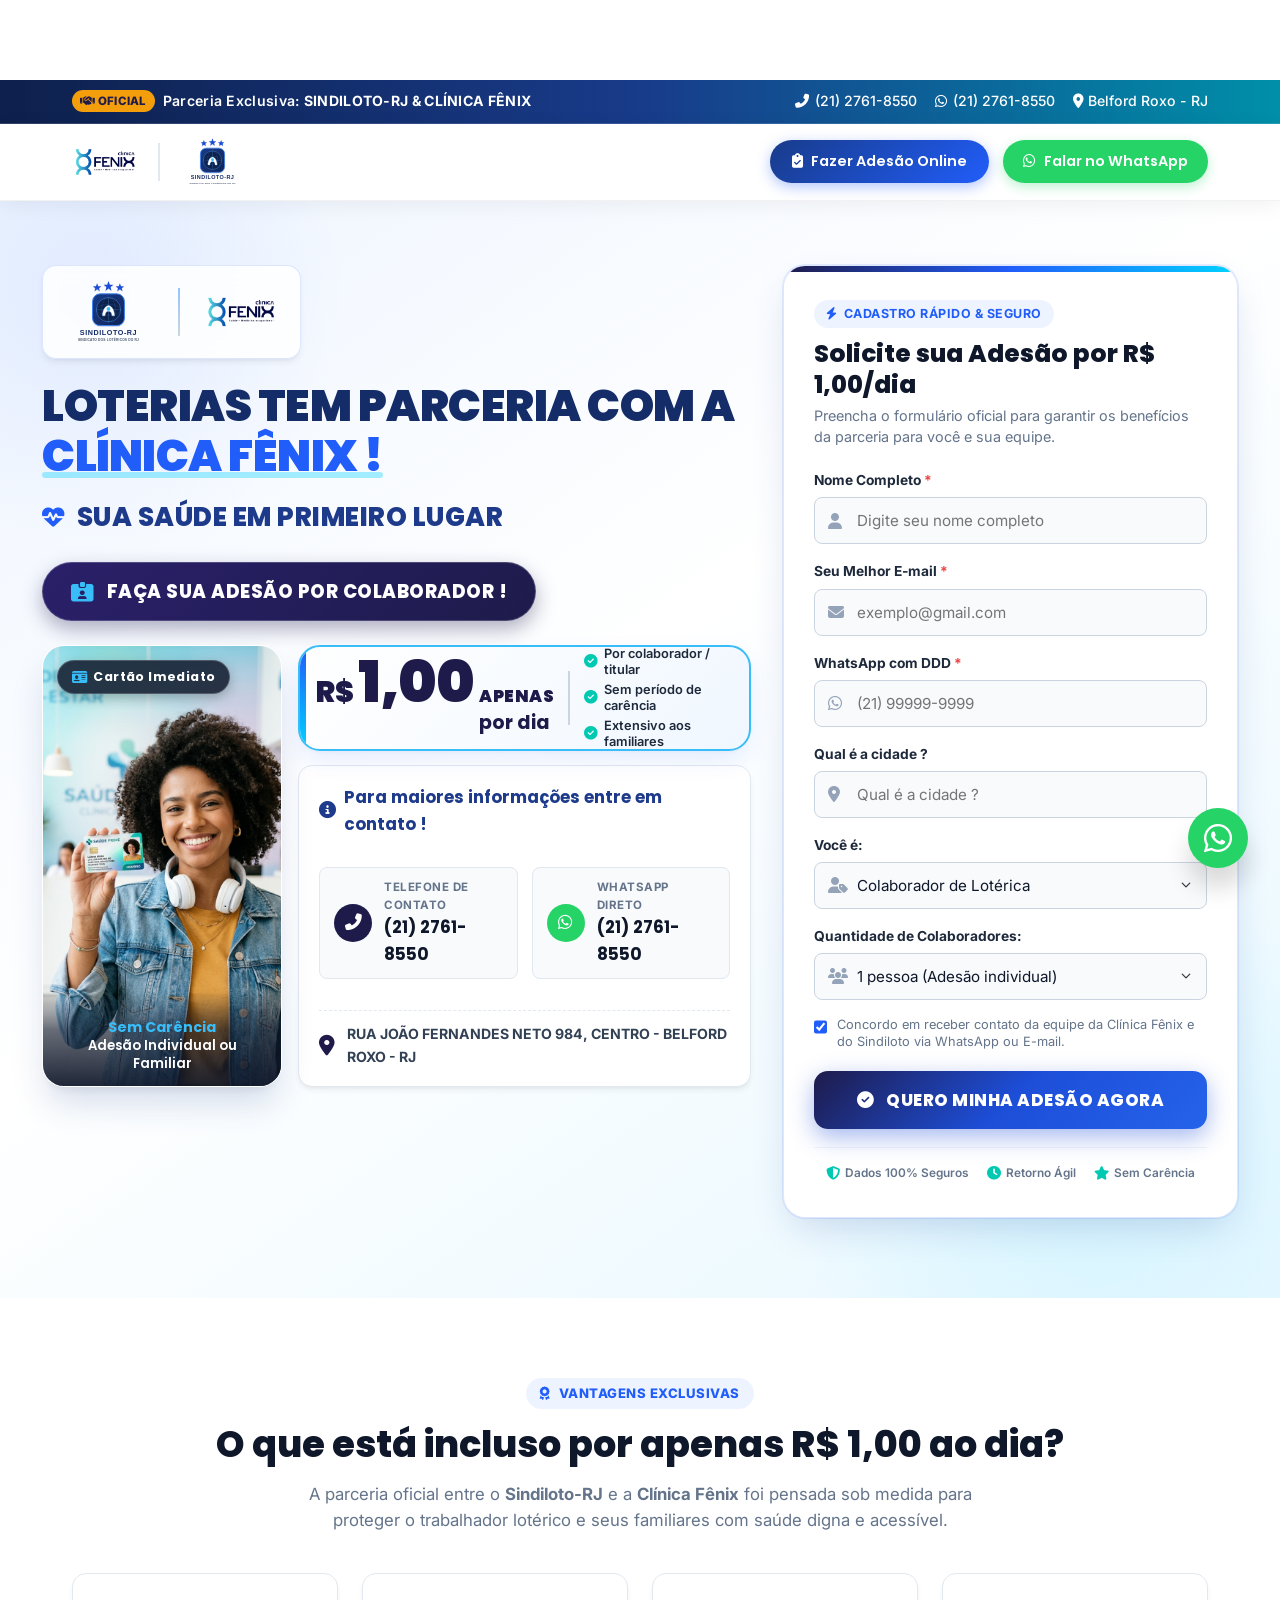
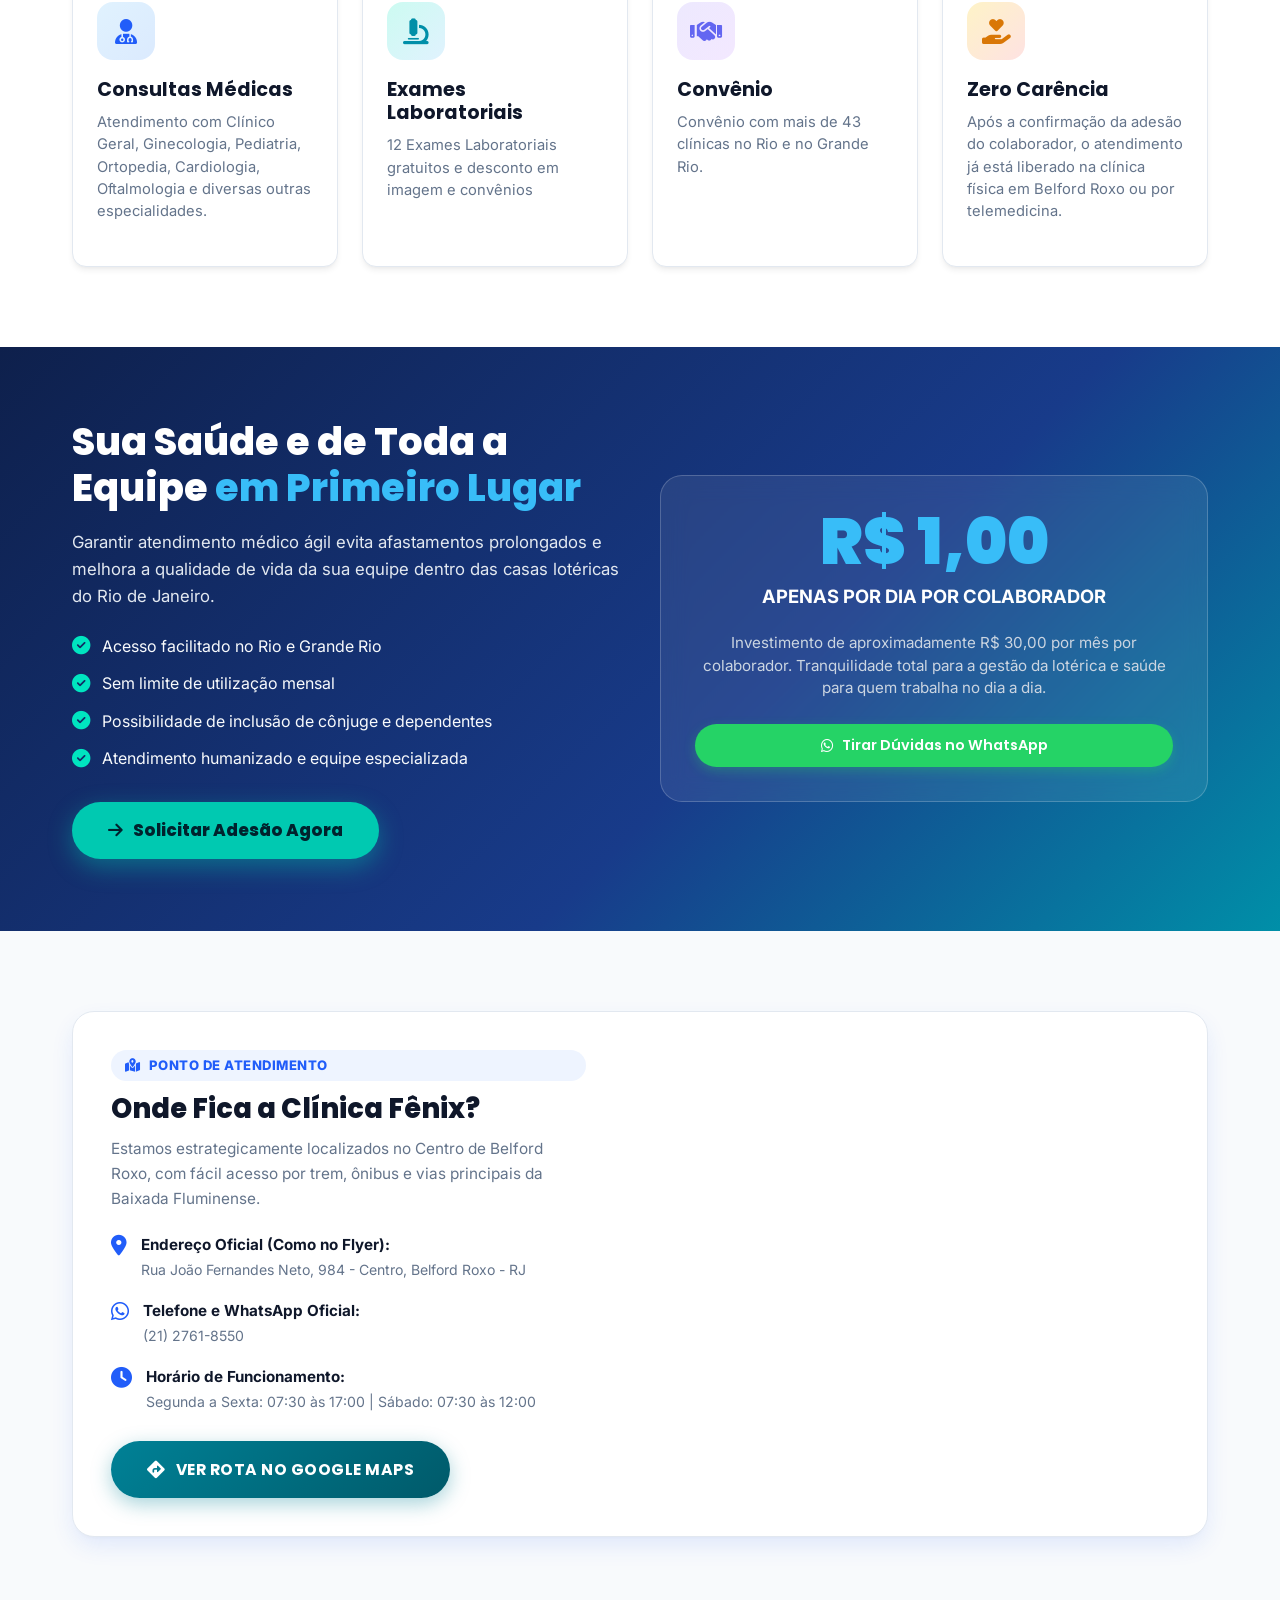
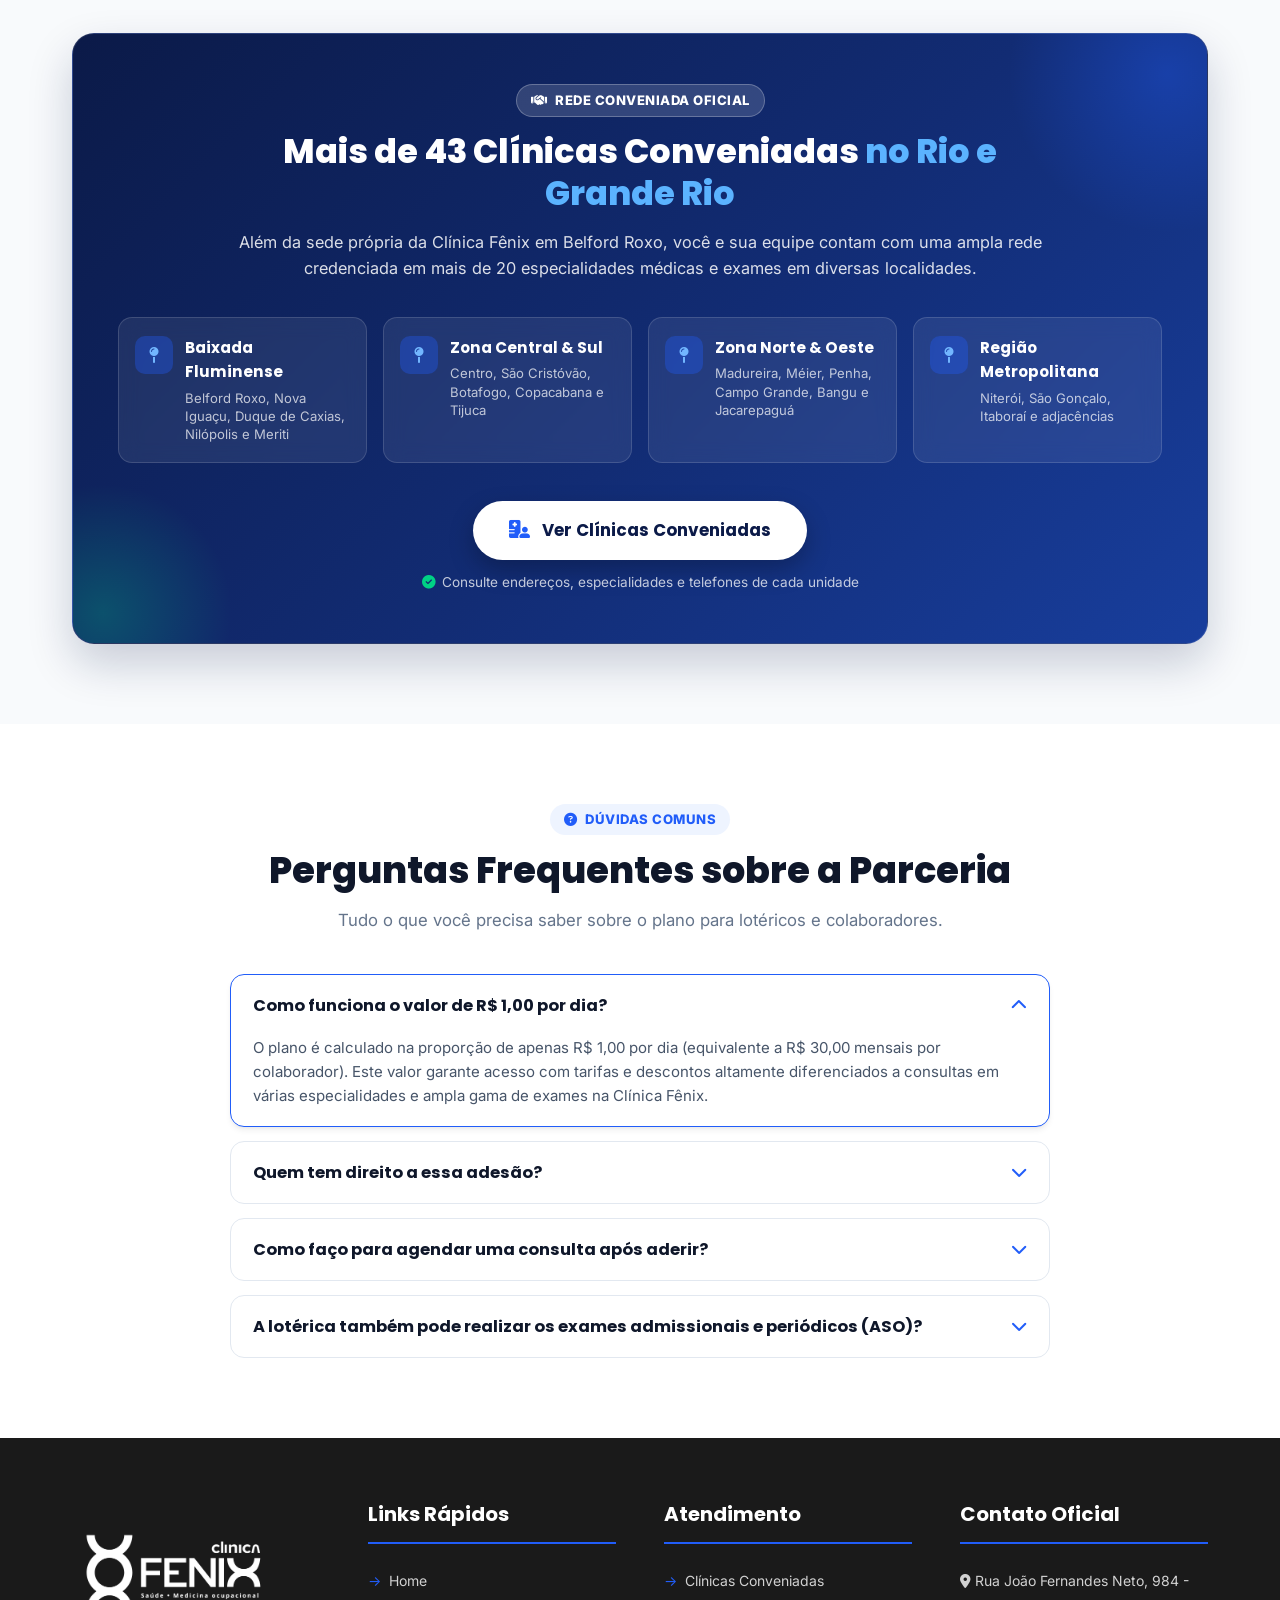
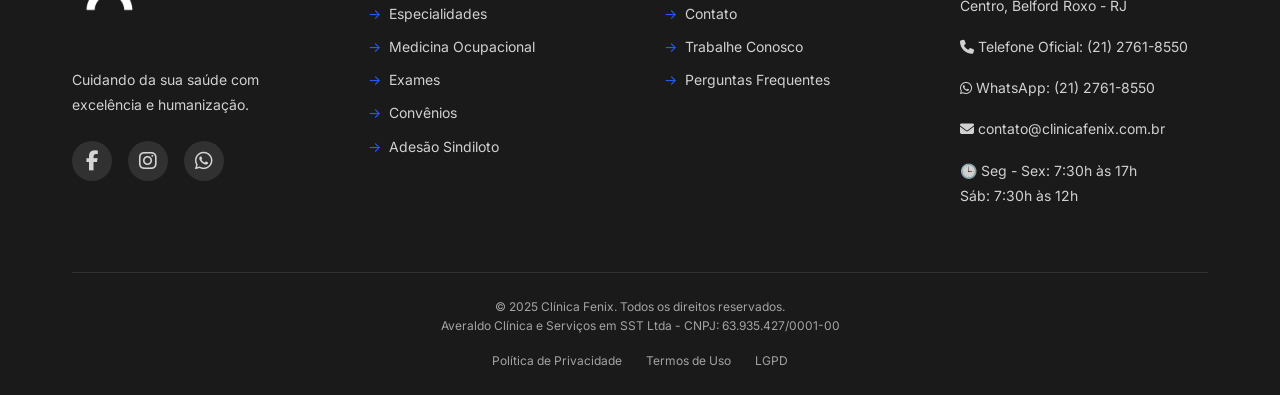
==== commit a9739d75: "Subir alterações" ====
--- a/sindicato/index.html
+++ b/sindicato/index.html
@@ -52,8 +52,8 @@
             </div>
             <div class="topbar-contacts">
                 <a href="tel:2127618550"><i class="fas fa-phone-alt"></i> (21) 2761-8550</a>
-                <a href="https://wa.me/5521969501839?text=Ol%C3%A1%2C%20vim%20pela%20p%C3%A1gina%20do%20Sindiloto!" target="_blank" rel="noopener noreferrer">
-                    <i class="fab fa-whatsapp"></i> (21) 96950-1839
+                <a href="https://wa.me/552127618550?text=Ol%C3%A1%2C%20vim%20pela%20p%C3%A1gina%20do%20Sindiloto!" target="_blank" rel="noopener noreferrer">
+                    <i class="fab fa-whatsapp"></i> (21) 2761-8550
                 </a>
                 <span><i class="fas fa-map-marker-alt"></i> Belford Roxo - RJ</span>
             </div>
@@ -79,7 +79,7 @@
                 <a href="#formulario-adesao" class="btn-header-form">
                     <i class="fas fa-clipboard-check"></i> Fazer Adesão Online
                 </a>
-                <a href="https://wa.me/5521969501839?text=Ol%C3%A1!%20Gostaria%20de%20informa%C3%A7%C3%B5es%20sobre%20a%20ades%C3%A3o%20do%20Sindiloto." class="btn-header-whatsapp" target="_blank" rel="noopener noreferrer">
+                <a href="https://wa.me/552127618550?text=Ol%C3%A1!%20Gostaria%20de%20informa%C3%A7%C3%B5es%20sobre%20a%20ades%C3%A3o%20do%20Sindiloto." class="btn-header-whatsapp" target="_blank" rel="noopener noreferrer">
                     <i class="fab fa-whatsapp"></i> Falar no WhatsApp
                 </a>
             </div>
@@ -119,78 +119,84 @@
                             </div>
                         </div>
 
-                        <!-- Card de Preço em Destaque (Visual R$ 1,00 APENAS por dia) -->
-                        <div class="price-showcase-card">
-                            <div class="price-main-block">
-                                <span class="price-currency">R$</span>
-                                <span class="price-number">1,00</span>
-                                <div class="price-labels">
-                                    <span class="price-apenas">APENAS</span>
-                                    <span class="price-period">por dia</span>
-                                </div>
-                            </div>
-
-                            <div class="price-divider"></div>
-
-                            <div class="price-benefit-list">
-                                <div class="price-benefit-item">
-                                    <i class="fas fa-circle-check"></i> Por colaborador / titular
-                                </div>
-                                <div class="price-benefit-item">
-                                    <i class="fas fa-circle-check"></i> Sem período de carência
-                                </div>
-                                <div class="price-benefit-item">
-                                    <i class="fas fa-circle-check"></i> Extensivo aos familiares
-                                </div>
-                            </div>
-                        </div>
-
-                        <!-- Imagem da Modelo do Flyer com Badges Flutuantes -->
-                        <div class="hero-model-showcase">
-                            <img src="../img/sindicato_model.jpg" alt="Colaboradora com Cartão de Adesão da Clínica Fênix e Sindiloto">
-                            <div class="floating-model-badge">
-                                <div class="model-badge-text">
-                                    <strong>Cartão de Benefícios Imediato</strong>
-                                    Consultas médicas, exames e medicina ocupacional
-                                </div>
-                                <div class="model-badge-icon">
-                                    <i class="fas fa-shield-alt"></i>
-                                </div>
-                            </div>
-                        </div>
-
-                        <!-- Seção de Contatos e Localização do Flyer -->
-                        <div class="flyer-contacts-box">
-                            <div class="flyer-contacts-title">
-                                <i class="fas fa-info-circle"></i> Para maiores informações entre em contato !
-                            </div>
-
-                            <div class="flyer-contacts-grid">
-                                <a href="tel:2127618550" class="flyer-contact-pill">
-                                    <div class="flyer-contact-icon">
-                                        <i class="fas fa-phone-alt"></i>
-                                    </div>
-                                    <div class="flyer-contact-info">
-                                        <span>Telefone de Contato</span>
-                                        <strong>(21) 2761-8550</strong>
-                                    </div>
-                                </a>
-
-                                <a href="https://wa.me/5521969501839?text=Ol%C3%A1!%20Vim%20pela%20p%C3%A1gina%20Sindiloto%20e%20gostaria%20de%20informa%C3%A7%C3%B5es." class="flyer-contact-pill" target="_blank" rel="noopener noreferrer">
-                                    <div class="flyer-contact-icon whatsapp">
-                                        <i class="fab fa-whatsapp"></i>
-                                    </div>
-                                    <div class="flyer-contact-info">
-                                        <span>WhatsApp Direto</span>
-                                        <strong>(21) 96950-1839</strong>
-                                    </div>
-                                </a>
-                            </div>
-
-                            <div class="flyer-location-row">
-                                <i class="fas fa-location-dot"></i>
-                                <div>
-                                    <strong>RUA JOÃO FERNANDES NETO 984, CENTRO - BELFORD ROXO</strong>
+                        <!-- LINHA CENTRAL DO FLYER: FOTO DA MODELO À ESQUERDA + PREÇO E CONTATOS À DIREITA -->
+                        <div class="flyer-mid-row">
+                            <!-- Coluna da Foto da Modelo (Formato Retrato Fiel ao Flyer) -->
+                            <div class="flyer-model-col">
+                                <div class="hero-model-showcase">
+                                    <img src="../img/sindicato_model.jpg" alt="Colaboradora com Cartão de Adesão da Clínica Fênix e Sindiloto">
+                                    <div class="model-badge-top-chip">
+                                        <i class="fas fa-id-card"></i> Cartão Imediato
+                                    </div>
+                                    <div class="model-badge-bottom-caption">
+                                        <strong>Sem Carência</strong>
+                                        Adesão Individual ou Familiar
+                                    </div>
+                                </div>
+                            </div>
+
+                            <!-- Coluna de Preço e Contatos (Idêntica ao Flyer) -->
+                            <div class="flyer-offer-col">
+                                <!-- Card de Preço em Destaque (Visual R$ 1,00 APENAS por dia) -->
+                                <div class="price-showcase-card">
+                                    <div class="price-main-block">
+                                        <span class="price-currency">R$</span>
+                                        <span class="price-number">1,00</span>
+                                        <div class="price-labels">
+                                            <span class="price-apenas">APENAS</span>
+                                            <span class="price-period">por dia</span>
+                                        </div>
+                                    </div>
+
+                                    <div class="price-divider"></div>
+
+                                    <div class="price-benefit-list">
+                                        <div class="price-benefit-item">
+                                            <i class="fas fa-circle-check"></i> Por colaborador / titular
+                                        </div>
+                                        <div class="price-benefit-item">
+                                            <i class="fas fa-circle-check"></i> Sem período de carência
+                                        </div>
+                                        <div class="price-benefit-item">
+                                            <i class="fas fa-circle-check"></i> Extensivo aos familiares
+                                        </div>
+                                    </div>
+                                </div>
+
+                                <!-- Seção de Contatos e Localização do Flyer -->
+                                <div class="flyer-contacts-box">
+                                    <div class="flyer-contacts-title">
+                                        <i class="fas fa-info-circle"></i> Para maiores informações entre em contato !
+                                    </div>
+
+                                    <div class="flyer-contacts-grid">
+                                        <a href="tel:2127618550" class="flyer-contact-pill">
+                                            <div class="flyer-contact-icon">
+                                                <i class="fas fa-phone-alt"></i>
+                                            </div>
+                                            <div class="flyer-contact-info">
+                                                <span>Telefone de Contato</span>
+                                                <strong>(21) 2761-8550</strong>
+                                            </div>
+                                        </a>
+
+                                        <a href="https://wa.me/552127618550?text=Ol%C3%A1!%20Vim%20pela%20p%C3%A1gina%20Sindiloto%20e%20gostaria%20de%20informa%C3%A7%C3%B5es." class="flyer-contact-pill" target="_blank" rel="noopener noreferrer">
+                                            <div class="flyer-contact-icon whatsapp">
+                                                <i class="fab fa-whatsapp"></i>
+                                            </div>
+                                            <div class="flyer-contact-info">
+                                                <span>WhatsApp Direto</span>
+                                                <strong>(21) 2761-8550</strong>
+                                            </div>
+                                        </a>
+                                    </div>
+
+                                    <div class="flyer-location-row">
+                                        <i class="fas fa-location-dot"></i>
+                                        <div>
+                                            <strong>RUA JOÃO FERNANDES NETO 984, CENTRO - BELFORD ROXO - RJ</strong>
+                                        </div>
+                                    </div>
                                 </div>
                             </div>
                         </div>
@@ -236,12 +242,12 @@
                                     </div>
                                 </div>
 
-                                <!-- Campo Empresa / Lotérica -->
+                                <!-- Campo Cidade -->
                                 <div class="form-group-item">
-                                    <label for="adesaoEmpresa" class="form-label">Nome da Lotérica / Empresa</label>
+                                    <label for="adesaoCidade" class="form-label">Qual é a cidade ?</label>
                                     <div class="input-with-icon">
-                                        <i class="fas fa-building"></i>
-                                        <input type="text" id="adesaoEmpresa" class="form-input-control" placeholder="Ex: Lotérica Sorte Grande">
+                                        <i class="fas fa-location-dot"></i>
+                                        <input type="text" id="adesaoCidade" name="cidade" class="form-input-control" placeholder="Qual é a cidade ?">
                                     </div>
                                 </div>
 
@@ -328,18 +334,18 @@
                         </div>
                         <h3 class="benefit-title">Exames Laboratoriais</h3>
                         <p class="benefit-text">
-                            Sangue, urina, fezes, preventivo, bioquímica e de imagem (ultrassom, raio-x, eletrocardiograma) com descontos de convênio.
+                            12 Exames Laboratoriais gratuitos e desconto em imagem e convênios
                         </p>
                     </div>
 
                     <!-- Card 3 -->
                     <div class="benefit-card" data-aos="fade-up" data-aos-delay="300">
                         <div class="benefit-icon-wrapper">
-                            <i class="fas fa-file-medical"></i>
-                        </div>
-                        <h3 class="benefit-title">Medicina Ocupacional</h3>
+                            <i class="fas fa-handshake"></i>
+                        </div>
+                        <h3 class="benefit-title">Convênio</h3>
                         <p class="benefit-text">
-                            Suporte para lotéricas cumprirem as normas trabalhistas: ASO admissional, periódico, demissional, PCMSO e PGR integrados ao eSocial.
+                            Convênio com mais de 43 clínicas no Rio e no Grande Rio.
                         </p>
                     </div>
 
@@ -367,10 +373,10 @@
                             Garantir atendimento médico ágil evita afastamentos prolongados e melhora a qualidade de vida da sua equipe dentro das casas lotéricas do Rio de Janeiro.
                         </p>
                         <ul class="value-features">
-                            <li><i class="fas fa-check-circle"></i> Acesso facilitado sem burocracia na Baixada Fluminense</li>
+                            <li><i class="fas fa-check-circle"></i> Acesso facilitado no Rio e Grande Rio</li>
                             <li><i class="fas fa-check-circle"></i> Sem limite de utilização mensal</li>
                             <li><i class="fas fa-check-circle"></i> Possibilidade de inclusão de cônjuge e dependentes</li>
-                            <li><i class="fas fa-check-circle"></i> Atendimento humanizado e equipe médica experiente</li>
+                            <li><i class="fas fa-check-circle"></i> Atendimento humanizado e equipe especializada</li>
                         </ul>
                         <a href="#formulario-adesao" class="btn-value-cta">
                             <i class="fas fa-arrow-right"></i> Solicitar Adesão Agora
@@ -383,7 +389,7 @@
                         <p class="price-desc">
                             Investimento de aproximadamente R$ 30,00 por mês por colaborador. Tranquilidade total para a gestão da lotérica e saúde para quem trabalha no dia a dia.
                         </p>
-                        <a href="https://wa.me/5521969501839?text=Ol%C3%A1%2C%20quero%20tirar%20d%C3%BAvidas%20sobre%20a%20ades%C3%A3o%20Sindiloto!" class="btn-header-whatsapp" target="_blank" rel="noopener noreferrer" style="justify-content: center; width: 100%;">
+                        <a href="https://wa.me/552127618550?text=Ol%C3%A1%2C%20quero%20tirar%20d%C3%BAvidas%20sobre%20a%20ades%C3%A3o%20Sindiloto!" class="btn-header-whatsapp" target="_blank" rel="noopener noreferrer" style="justify-content: center; width: 100%;">
                             <i class="fab fa-whatsapp"></i> Tirar Dúvidas no WhatsApp
                         </a>
                     </div>
@@ -412,18 +418,10 @@
                             </div>
 
                             <div class="location-detail-item">
-                                <i class="fas fa-phone-volume"></i>
-                                <div>
-                                    <strong>Telefones de Atendimento:</strong>
-                                    <span>(21) 2761-8550 | (21) 3582-2115</span>
-                                </div>
-                            </div>
-
-                            <div class="location-detail-item">
                                 <i class="fab fa-whatsapp"></i>
                                 <div>
-                                    <strong>WhatsApp Oficial da Parceria:</strong>
-                                    <span>(21) 96950-1839</span>
+                                    <strong>Telefone e WhatsApp Oficial:</strong>
+                                    <span>(21) 2761-8550</span>
                                 </div>
                             </div>
 
@@ -449,6 +447,64 @@
                             referrerpolicy="no-referrer-when-downgrade" 
                             title="Localização da Clínica Fênix">
                         </iframe>
+                    </div>
+                </div>
+            </div>
+        </section>
+
+        <!-- SEÇÃO: CLÍNICAS CONVENIADAS (REDE CREDENCIADA) -->
+        <section class="sindicato-conveniadas" id="clinicas-conveniadas">
+            <div class="container">
+                <div class="conveniadas-card" data-aos="fade-up">
+                    <div class="conveniadas-header">
+                        <span class="section-tag"><i class="fas fa-handshake"></i> Rede Conveniada Oficial</span>
+                        <h2>Mais de 43 Clínicas Conveniadas <span>no Rio e Grande Rio</span></h2>
+                        <p>
+                            Além da sede própria da Clínica Fênix em Belford Roxo, você e sua equipe contam com uma ampla rede credenciada em mais de 20 especialidades médicas e exames em diversas localidades.
+                        </p>
+                    </div>
+
+                    <div class="conveniadas-regions-grid">
+                        <div class="region-pill-card">
+                            <div class="region-pill-icon"><i class="fas fa-map-pin"></i></div>
+                            <div>
+                                <strong>Baixada Fluminense</strong>
+                                <span>Belford Roxo, Nova Iguaçu, Duque de Caxias, Nilópolis e Meriti</span>
+                            </div>
+                        </div>
+
+                        <div class="region-pill-card">
+                            <div class="region-pill-icon"><i class="fas fa-map-pin"></i></div>
+                            <div>
+                                <strong>Zona Central &amp; Sul</strong>
+                                <span>Centro, São Cristóvão, Botafogo, Copacabana e Tijuca</span>
+                            </div>
+                        </div>
+
+                        <div class="region-pill-card">
+                            <div class="region-pill-icon"><i class="fas fa-map-pin"></i></div>
+                            <div>
+                                <strong>Zona Norte &amp; Oeste</strong>
+                                <span>Madureira, Méier, Penha, Campo Grande, Bangu e Jacarepaguá</span>
+                            </div>
+                        </div>
+
+                        <div class="region-pill-card">
+                            <div class="region-pill-icon"><i class="fas fa-map-pin"></i></div>
+                            <div>
+                                <strong>Região Metropolitana</strong>
+                                <span>Niterói, São Gonçalo, Itaboraí e adjacências</span>
+                            </div>
+                        </div>
+                    </div>
+
+                    <div class="conveniadas-cta-wrapper">
+                        <a href="../clinicas-conveniadas.html" id="btnVerClinicasConveniadas" class="btn-conveniadas-action">
+                            <i class="fas fa-hospital-user"></i> Ver Clínicas Conveniadas
+                        </a>
+                        <span class="conveniadas-cta-note">
+                            <i class="fas fa-check-circle"></i> Consulte endereços, especialidades e telefones de cada unidade
+                        </span>
                     </div>
                 </div>
             </div>
@@ -492,7 +548,7 @@
                             <i class="fas fa-chevron-down"></i>
                         </button>
                         <div class="faq-answer">
-                            Após enviar seus dados pelo formulário ou no balcão da Clínica Fênix, seu cadastro é ativado de imediato. Para agendar, basta entrar em contato pelo telefone (21) 2761-8550 ou enviar mensagem pelo WhatsApp (21) 96950-1839.
+                            Após enviar seus dados pelo formulário ou no balcão da Clínica Fênix, seu cadastro é ativado de imediato. Para agendar, basta entrar em contato pelo telefone ou WhatsApp no número (21) 2761-8550.
                         </div>
                     </div>
 
@@ -540,7 +596,7 @@
                     <div class="social-links">
                         <a href="https://www.facebook.com/clinicafenix" target="_blank" aria-label="Facebook"><i class="fab fa-facebook-f"></i></a>
                         <a href="https://www.instagram.com/clinicafenixsaude" target="_blank" aria-label="Instagram"><i class="fab fa-instagram"></i></a>
-                        <a href="https://wa.me/5521969501839" target="_blank" aria-label="WhatsApp"><i class="fab fa-whatsapp"></i></a>
+                        <a href="https://wa.me/552127618550" target="_blank" aria-label="WhatsApp"><i class="fab fa-whatsapp"></i></a>
                     </div>
                 </div>
                 
@@ -569,9 +625,8 @@
                 <div class="footer-section">
                     <h3>Contato Oficial</h3>
                     <p><i class="fas fa-map-marker-alt"></i> Rua João Fernandes Neto, 984 - Centro, Belford Roxo - RJ</p>
-                    <p><i class="fas fa-phone"></i> Telefone do Flyer: (21) 2761-8550</p>
-                    <p><i class="fas fa-phone"></i> Central Geral: (21) 3582-2115</p>
-                    <p><i class="fab fa-whatsapp"></i> WhatsApp: (21) 96950-1839</p>
+                    <p><i class="fas fa-phone"></i> Telefone Oficial: (21) 2761-8550</p>
+                    <p><i class="fab fa-whatsapp"></i> WhatsApp: (21) 2761-8550</p>
                     <p><i class="fas fa-envelope"></i> contato@clinicafenix.com.br</p>
                     <p>🕒 Seg - Sex: 7:30h às 17h<br>Sáb: 7:30h às 12h</p>
                 </div>
@@ -589,7 +644,7 @@
     </footer>
 
     <!-- WhatsApp Flutuante -->
-    <a href="https://wa.me/5521969501839?text=Ol%C3%A1%2C%20vim%20pela%20p%C3%A1gina%20Sindiloto!" class="whatsapp-float" target="_blank" aria-label="WhatsApp">
+    <a href="https://wa.me/552127618550?text=Ol%C3%A1%2C%20vim%20pela%20p%C3%A1gina%20Sindiloto!" class="whatsapp-float" target="_blank" aria-label="WhatsApp">
         <i class="fab fa-whatsapp"></i>
     </a>
 
--- a/css/sindicato.css
+++ b/css/sindicato.css
@@ -209,10 +209,14 @@
   pointer-events: none;
 }
 
+.sindicato-hero .container {
+  max-width: 1260px;
+}
+
 .hero-grid {
   display: grid;
-  grid-template-columns: 1.15fr 0.85fr;
-  gap: 40px;
+  grid-template-columns: 1.28fr 0.82fr;
+  gap: 32px;
   align-items: start;
   position: relative;
   z-index: 2;
@@ -345,16 +349,114 @@
   }
 }
 
+/* ============================================================
+   LINHA CENTRAL DO FLYER: MODELO AO LADO DO PREÇO E CONTATOS
+   ============================================================ */
+.flyer-mid-row {
+  display: grid;
+  grid-template-columns: 240px 1fr;
+  gap: 16px;
+  align-items: stretch;
+  margin-bottom: 24px;
+}
+
+.flyer-model-col {
+  display: flex;
+  flex-direction: column;
+}
+
+.flyer-offer-col {
+  display: flex;
+  flex-direction: column;
+  gap: 14px;
+}
+
+/* Card Visual da Imagem da Modelo do Flyer */
+.hero-model-showcase {
+  position: relative;
+  border-radius: var(--lp-radius-lg);
+  overflow: hidden;
+  box-shadow: var(--lp-shadow-lg);
+  background: #ffffff;
+  border: 1px solid rgba(255, 255, 255, 0.9);
+  height: 100%;
+  min-height: 440px;
+  display: flex;
+  flex-direction: column;
+}
+
+.hero-model-showcase img {
+  width: 100%;
+  height: 100%;
+  min-height: 440px;
+  object-fit: cover;
+  object-position: center 15%;
+  display: block;
+  transition: transform 0.5s ease;
+}
+
+.hero-model-showcase:hover img {
+  transform: scale(1.02);
+}
+
+.model-badge-top-chip {
+  position: absolute;
+  top: 14px;
+  left: 14px;
+  background: rgba(15, 23, 42, 0.85);
+  backdrop-filter: blur(8px);
+  color: #ffffff;
+  padding: 6px 14px;
+  border-radius: var(--lp-radius-pill);
+  border: 1px solid rgba(255, 255, 255, 0.2);
+  font-family: 'Poppins', sans-serif;
+  font-size: 0.78rem;
+  font-weight: 700;
+  display: inline-flex;
+  align-items: center;
+  gap: 6px;
+  letter-spacing: 0.4px;
+  z-index: 3;
+  box-shadow: 0 4px 12px rgba(0, 0, 0, 0.25);
+}
+
+.model-badge-top-chip i {
+  color: #38bdf8;
+  font-size: 0.85rem;
+}
+
+.model-badge-bottom-caption {
+  position: absolute;
+  bottom: 0;
+  left: 0;
+  right: 0;
+  background: linear-gradient(to top, rgba(15, 23, 42, 0.92) 0%, rgba(15, 23, 42, 0.6) 60%, transparent 100%);
+  color: #ffffff;
+  padding: 26px 14px 14px 14px;
+  font-family: 'Poppins', sans-serif;
+  font-size: 0.82rem;
+  font-weight: 600;
+  text-align: center;
+  line-height: 1.35;
+  z-index: 2;
+}
+
+.model-badge-bottom-caption strong {
+  color: #38bdf8;
+  display: block;
+  font-size: 0.88rem;
+}
+
 /* Visual do Preço R$ 1,00 (Exato do Flyer) */
 .price-showcase-card {
   display: flex;
   align-items: center;
-  gap: 20px;
+  gap: 14px;
   background: linear-gradient(135deg, #ffffff 0%, #f0f7ff 100%);
   border: 2px solid #38bdf8;
   border-radius: var(--lp-radius-lg);
-  padding: 18px 26px;
-  margin-bottom: 28px;
+  padding: 14px 16px;
+  margin-bottom: 0;
   box-shadow: var(--lp-shadow-md);
   position: relative;
   overflow: hidden;
@@ -373,139 +475,76 @@
 .price-main-block {
   display: flex;
   align-items: baseline;
-  gap: 6px;
+  gap: 4px;
 }
 
 .price-currency {
   font-family: 'Poppins', sans-serif;
-  font-size: 2.2rem;
+  font-size: 1.8rem;
   font-weight: 900;
   color: #1e1b4b;
 }
 
 .price-number {
   font-family: 'Poppins', sans-serif;
-  font-size: 4.8rem;
+  font-size: 3.6rem;
   font-weight: 900;
   line-height: 0.9;
   color: #1e1b4b;
-  letter-spacing: -2px;
+  letter-spacing: -1.5px;
 }
 
 .price-labels {
   display: flex;
   flex-direction: column;
   justify-content: flex-start;
-  padding-left: 4px;
+  padding-left: 2px;
 }
 
 .price-apenas {
   font-family: 'Poppins', sans-serif;
-  font-size: 1.25rem;
+  font-size: 1.05rem;
   font-weight: 900;
   color: #1e1b4b;
   line-height: 1;
   text-transform: uppercase;
-  letter-spacing: 0.8px;
+  letter-spacing: 0.5px;
 }
 
 .price-period {
   font-family: 'Poppins', sans-serif;
-  font-size: 1.45rem;
+  font-size: 1.2rem;
   font-weight: 700;
   color: #1e1b4b;
-  margin-top: 4px;
+  margin-top: 3px;
 }
 
 .price-divider {
   width: 2px;
-  height: 70px;
+  height: 54px;
   background: #cbd5e1;
 }
 
 .price-benefit-list {
   display: flex;
   flex-direction: column;
+  gap: 4px;
+  flex: 1;
+}
+
+.price-benefit-item {
+  display: flex;
+  align-items: center;
   gap: 6px;
-}
-
-.price-benefit-item {
-  display: flex;
-  align-items: center;
-  gap: 8px;
-  font-size: 0.92rem;
+  font-size: 0.8rem;
   font-weight: 600;
   color: #1e293b;
+  line-height: 1.25;
 }
 
 .price-benefit-item i {
   color: #00c9b1;
-  font-size: 0.95rem;
-}
-
-/* Card Visual da Imagem da Modelo do Flyer */
-.hero-model-showcase {
-  position: relative;
-  border-radius: var(--lp-radius-lg);
-  overflow: hidden;
-  box-shadow: var(--lp-shadow-lg);
-  margin-bottom: 24px;
-  background: #ffffff;
-  border: 1px solid rgba(255, 255, 255, 0.8);
-}
-
-.hero-model-showcase img {
-  width: 100%;
-  height: 380px;
-  object-fit: cover;
-  object-position: center top;
-  display: block;
-  transition: transform 0.5s ease;
-}
-
-.hero-model-showcase:hover img {
-  transform: scale(1.03);
-}
-
-.floating-model-badge {
-  position: absolute;
-  bottom: 16px;
-  left: 16px;
-  right: 16px;
-  background: rgba(15, 23, 42, 0.85);
-  backdrop-filter: blur(10px);
-  color: #ffffff;
-  padding: 12px 18px;
-  border-radius: var(--lp-radius-md);
-  border: 1px solid rgba(255, 255, 255, 0.15);
-  display: flex;
-  align-items: center;
-  justify-content: space-between;
-  gap: 12px;
-}
-
-.floating-model-badge .model-badge-text {
-  font-family: 'Poppins', sans-serif;
-  font-size: 0.88rem;
-  font-weight: 600;
-  line-height: 1.3;
-}
-
-.floating-model-badge .model-badge-text strong {
-  color: #38bdf8;
-  display: block;
-}
-
-.floating-model-badge .model-badge-icon {
-  background: #215df9;
-  width: 38px;
-  height: 38px;
-  border-radius: 50%;
-  display: flex;
-  align-items: center;
-  justify-content: center;
-  color: #ffffff;
-  font-size: 1.1rem;
+  font-size: 0.85rem;
   flex-shrink: 0;
 }
 
@@ -513,9 +552,13 @@
 .flyer-contacts-box {
   background: #ffffff;
   border-radius: var(--lp-radius-md);
-  padding: 20px;
+  padding: 18px 20px;
   border: 1px solid #e2e8f0;
   box-shadow: var(--lp-shadow-sm);
+  display: flex;
+  flex-direction: column;
+  justify-content: space-between;
+  height: 100%;
 }
 
 .flyer-contacts-title {
@@ -1233,6 +1276,221 @@
 }
 
 /* ============================================================
+   SEÇÃO 4.5: CLÍNICAS CONVENIADAS (REDE CREDENCIADA)
+   ============================================================ */
+.sindicato-conveniadas {
+  padding: 1rem 0 5rem 0;
+  background: #f8fafc;
+}
+
+.conveniadas-card {
+  background: linear-gradient(135deg, #0b1a48 0%, #122c74 55%, #183e9d 100%);
+  border-radius: var(--lp-radius-lg);
+  padding: 50px 45px;
+  color: #ffffff;
+  box-shadow: 0 20px 45px rgba(11, 26, 72, 0.2);
+  border: 1px solid rgba(255, 255, 255, 0.12);
+  position: relative;
+  overflow: hidden;
+  text-align: center;
+}
+
+.conveniadas-card::before {
+  content: '';
+  position: absolute;
+  top: -120px;
+  right: -120px;
+  width: 320px;
+  height: 320px;
+  background: radial-gradient(circle, rgba(33, 93, 249, 0.35) 0%, rgba(33, 93, 249, 0) 70%);
+  pointer-events: none;
+}
+
+.conveniadas-card::after {
+  content: '';
+  position: absolute;
+  bottom: -100px;
+  left: -100px;
+  width: 260px;
+  height: 260px;
+  background: radial-gradient(circle, rgba(0, 210, 133, 0.25) 0%, rgba(0, 210, 133, 0) 70%);
+  pointer-events: none;
+}
+
+.conveniadas-header {
+  max-width: 820px;
+  margin: 0 auto 36px auto;
+  position: relative;
+  z-index: 1;
+}
+
+.conveniadas-card .section-tag {
+  background: rgba(255, 255, 255, 0.15);
+  color: #ffffff;
+  border: 1px solid rgba(255, 255, 255, 0.25);
+  margin-bottom: 14px;
+}
+
+.conveniadas-header h2 {
+  font-family: 'Poppins', sans-serif;
+  font-size: 2.1rem;
+  font-weight: 800;
+  color: #ffffff;
+  line-height: 1.25;
+  margin-bottom: 14px;
+}
+
+.conveniadas-header h2 span {
+  color: #5bb3ff;
+}
+
+.conveniadas-header p {
+  color: rgba(255, 255, 255, 0.85);
+  font-size: 1.02rem;
+  line-height: 1.6;
+}
+
+.conveniadas-regions-grid {
+  display: grid;
+  grid-template-columns: repeat(4, 1fr);
+  gap: 16px;
+  margin-bottom: 38px;
+  position: relative;
+  z-index: 1;
+}
+
+.region-pill-card {
+  background: rgba(255, 255, 255, 0.08);
+  border: 1px solid rgba(255, 255, 255, 0.14);
+  backdrop-filter: blur(10px);
+  -webkit-backdrop-filter: blur(10px);
+  border-radius: 14px;
+  padding: 18px 16px;
+  display: flex;
+  align-items: flex-start;
+  gap: 12px;
+  text-align: left;
+  transition: all 0.25s ease;
+}
+
+.region-pill-card:hover {
+  background: rgba(255, 255, 255, 0.14);
+  transform: translateY(-3px);
+  border-color: rgba(255, 255, 255, 0.3);
+}
+
+.region-pill-icon {
+  width: 38px;
+  height: 38px;
+  min-width: 38px;
+  background: rgba(33, 93, 249, 0.35);
+  border-radius: 10px;
+  display: flex;
+  align-items: center;
+  justify-content: center;
+  color: #72b6ff;
+  font-size: 1rem;
+}
+
+.region-pill-card strong {
+  display: block;
+  font-size: 0.95rem;
+  color: #ffffff;
+  font-family: 'Poppins', sans-serif;
+  margin-bottom: 4px;
+}
+
+.region-pill-card span {
+  display: block;
+  font-size: 0.82rem;
+  color: rgba(255, 255, 255, 0.72);
+  line-height: 1.4;
+}
+
+.conveniadas-cta-wrapper {
+  display: flex;
+  flex-direction: column;
+  align-items: center;
+  gap: 12px;
+  position: relative;
+  z-index: 1;
+}
+
+.btn-conveniadas-action {
+  display: inline-flex;
+  align-items: center;
+  gap: 12px;
+  background: #ffffff;
+  color: #0b1a48;
+  font-family: 'Poppins', sans-serif;
+  font-size: 1.05rem;
+  font-weight: 700;
+  padding: 16px 36px;
+  border-radius: 50px;
+  text-decoration: none;
+  box-shadow: 0 10px 25px rgba(0, 0, 0, 0.25);
+  transition: all 0.25s cubic-bezier(0.16, 1, 0.3, 1);
+}
+
+.btn-conveniadas-action i {
+  color: #215df9;
+  font-size: 1.15rem;
+  transition: transform 0.2s ease;
+}
+
+.btn-conveniadas-action:hover {
+  background: #00d285;
+  color: #0b1a48;
+  transform: translateY(-3px) scale(1.02);
+  box-shadow: 0 14px 30px rgba(0, 210, 133, 0.4);
+}
+
+.btn-conveniadas-action:hover i {
+  color: #0b1a48;
+  transform: scale(1.15);
+}
+
+.conveniadas-cta-note {
+  font-size: 0.85rem;
+  color: rgba(255, 255, 255, 0.75);
+  display: inline-flex;
+  align-items: center;
+  gap: 6px;
+}
+
+.conveniadas-cta-note i {
+  color: #00d285;
+}
+
+@media (max-width: 991px) {
+  .conveniadas-regions-grid {
+    grid-template-columns: repeat(2, 1fr);
+  }
+  .conveniadas-header h2 {
+    font-size: 1.7rem;
+  }
+}
+
+@media (max-width: 640px) {
+  .conveniadas-card {
+    padding: 32px 20px;
+  }
+  .conveniadas-regions-grid {
+    grid-template-columns: 1fr;
+    gap: 12px;
+  }
+  .conveniadas-header h2 {
+    font-size: 1.4rem;
+  }
+  .btn-conveniadas-action {
+    width: 100%;
+    justify-content: center;
+    padding: 14px 22px;
+    font-size: 0.98rem;
+  }
+}
+
+/* ============================================================
    SEÇÃO 5: PERGUNTAS FREQUENTES (FAQ)
    ============================================================ */
 .sindicato-faq {
@@ -1388,6 +1646,22 @@
     grid-template-columns: 1fr;
   }
 
+  .flyer-mid-row {
+    grid-template-columns: 1fr;
+    gap: 20px;
+  }
+
+  .hero-model-showcase {
+    min-height: 380px;
+    max-height: 460px;
+  }
+
+  .hero-model-showcase img {
+    min-height: 380px;
+    max-height: 460px;
+    object-position: center 15%;
+  }
+
   .adesao-form-card {
     padding: 24px 18px;
   }
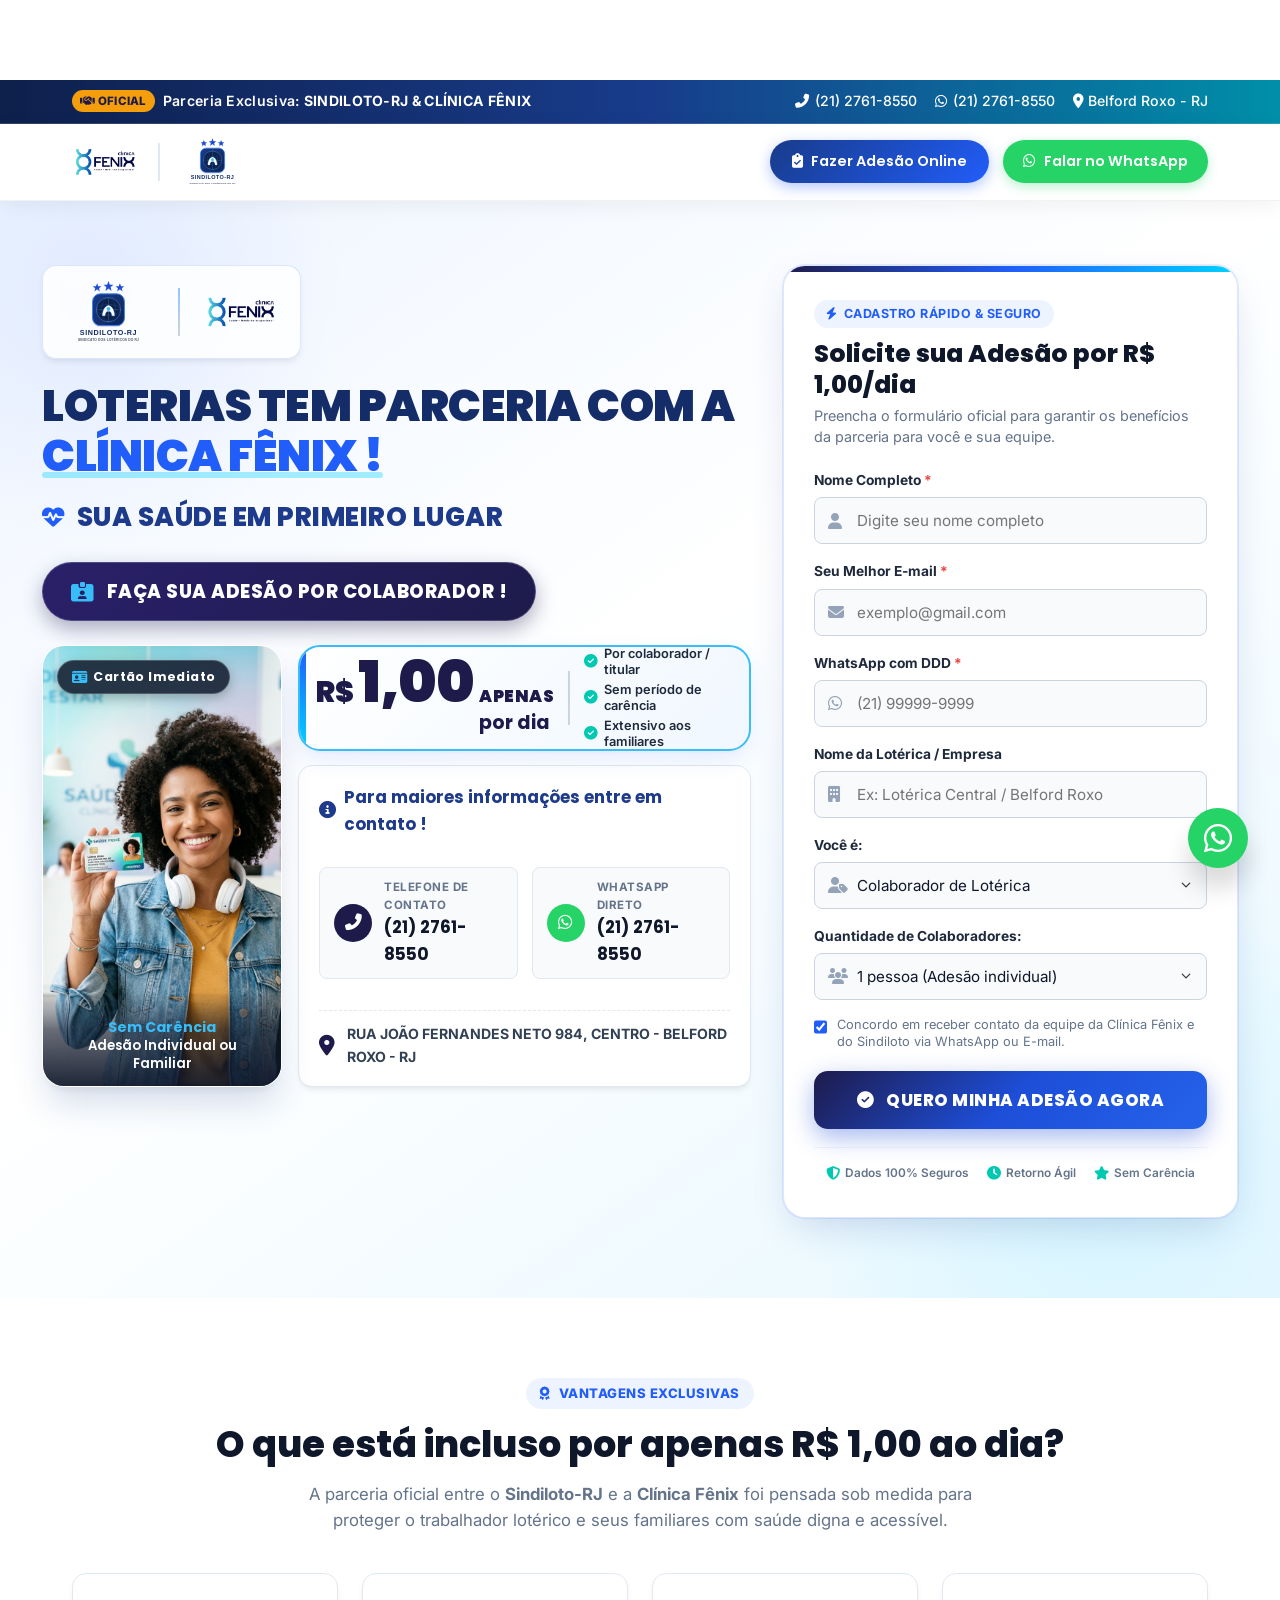
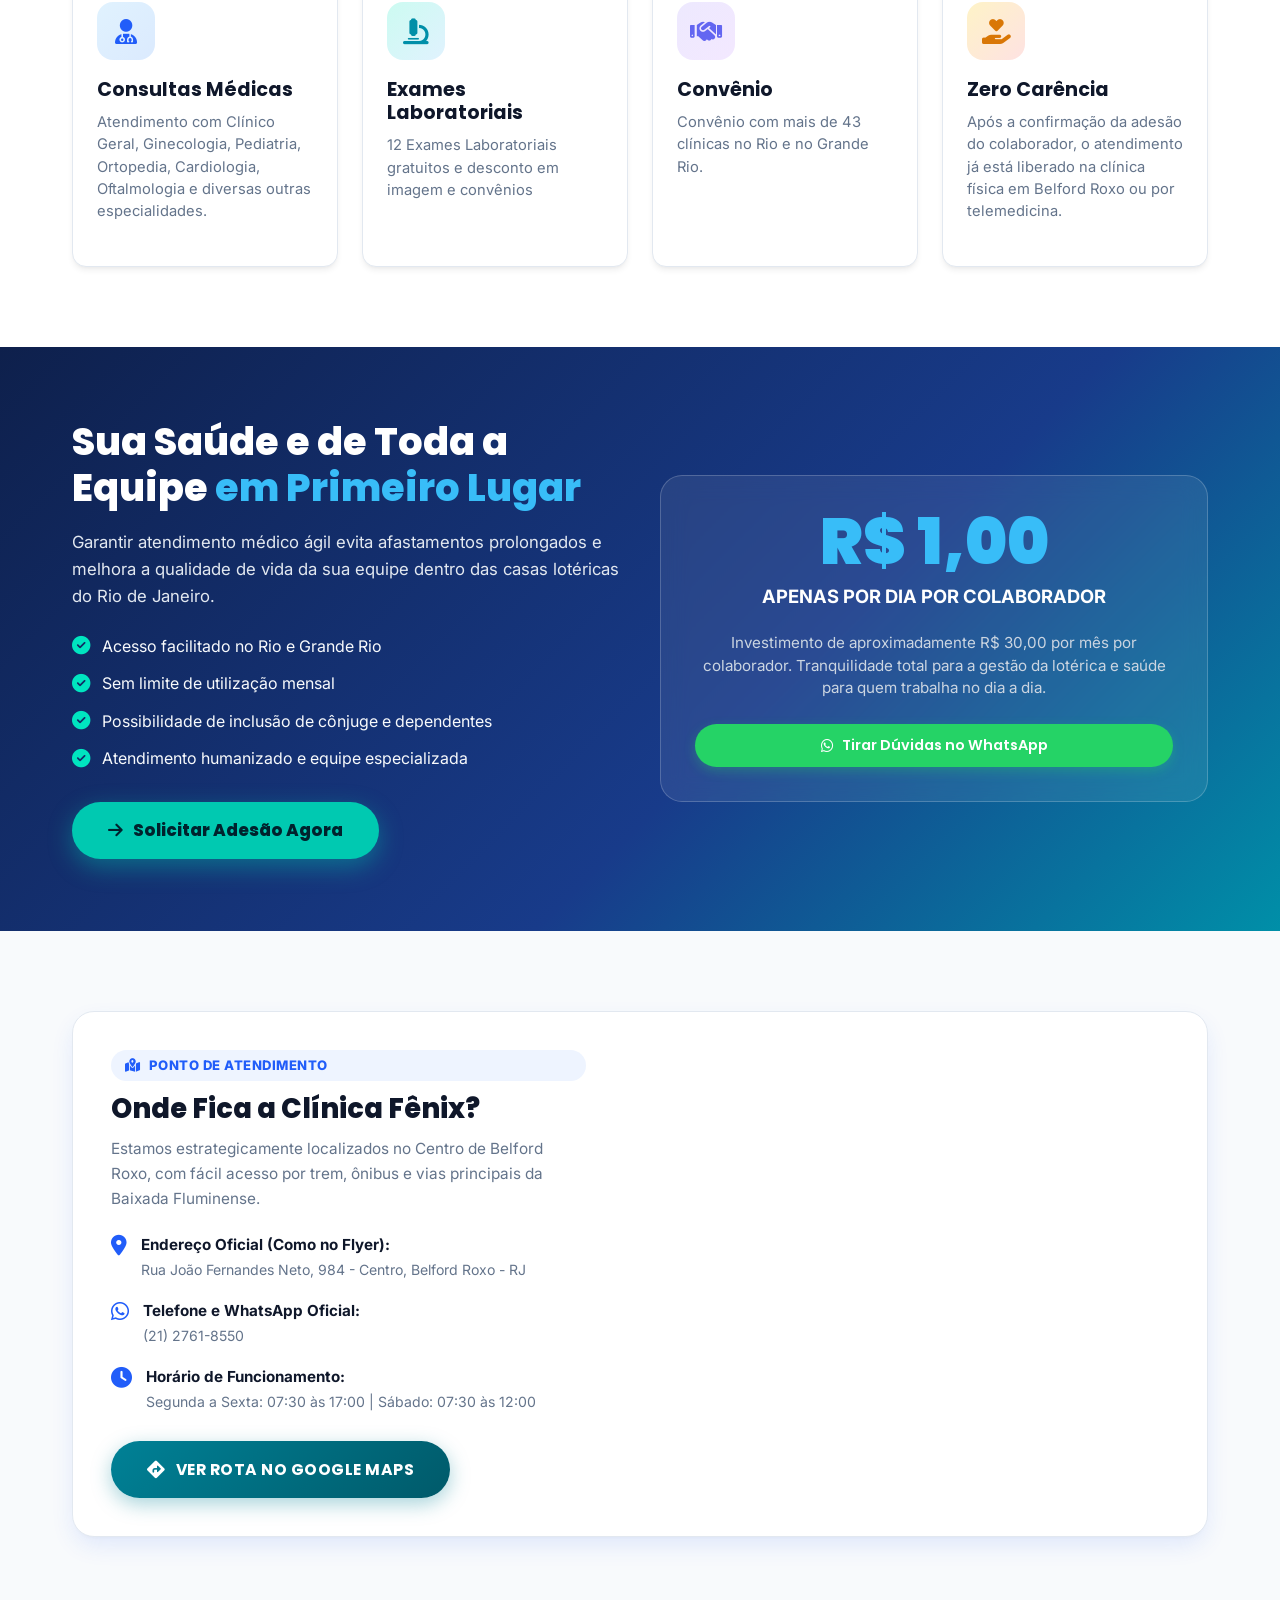
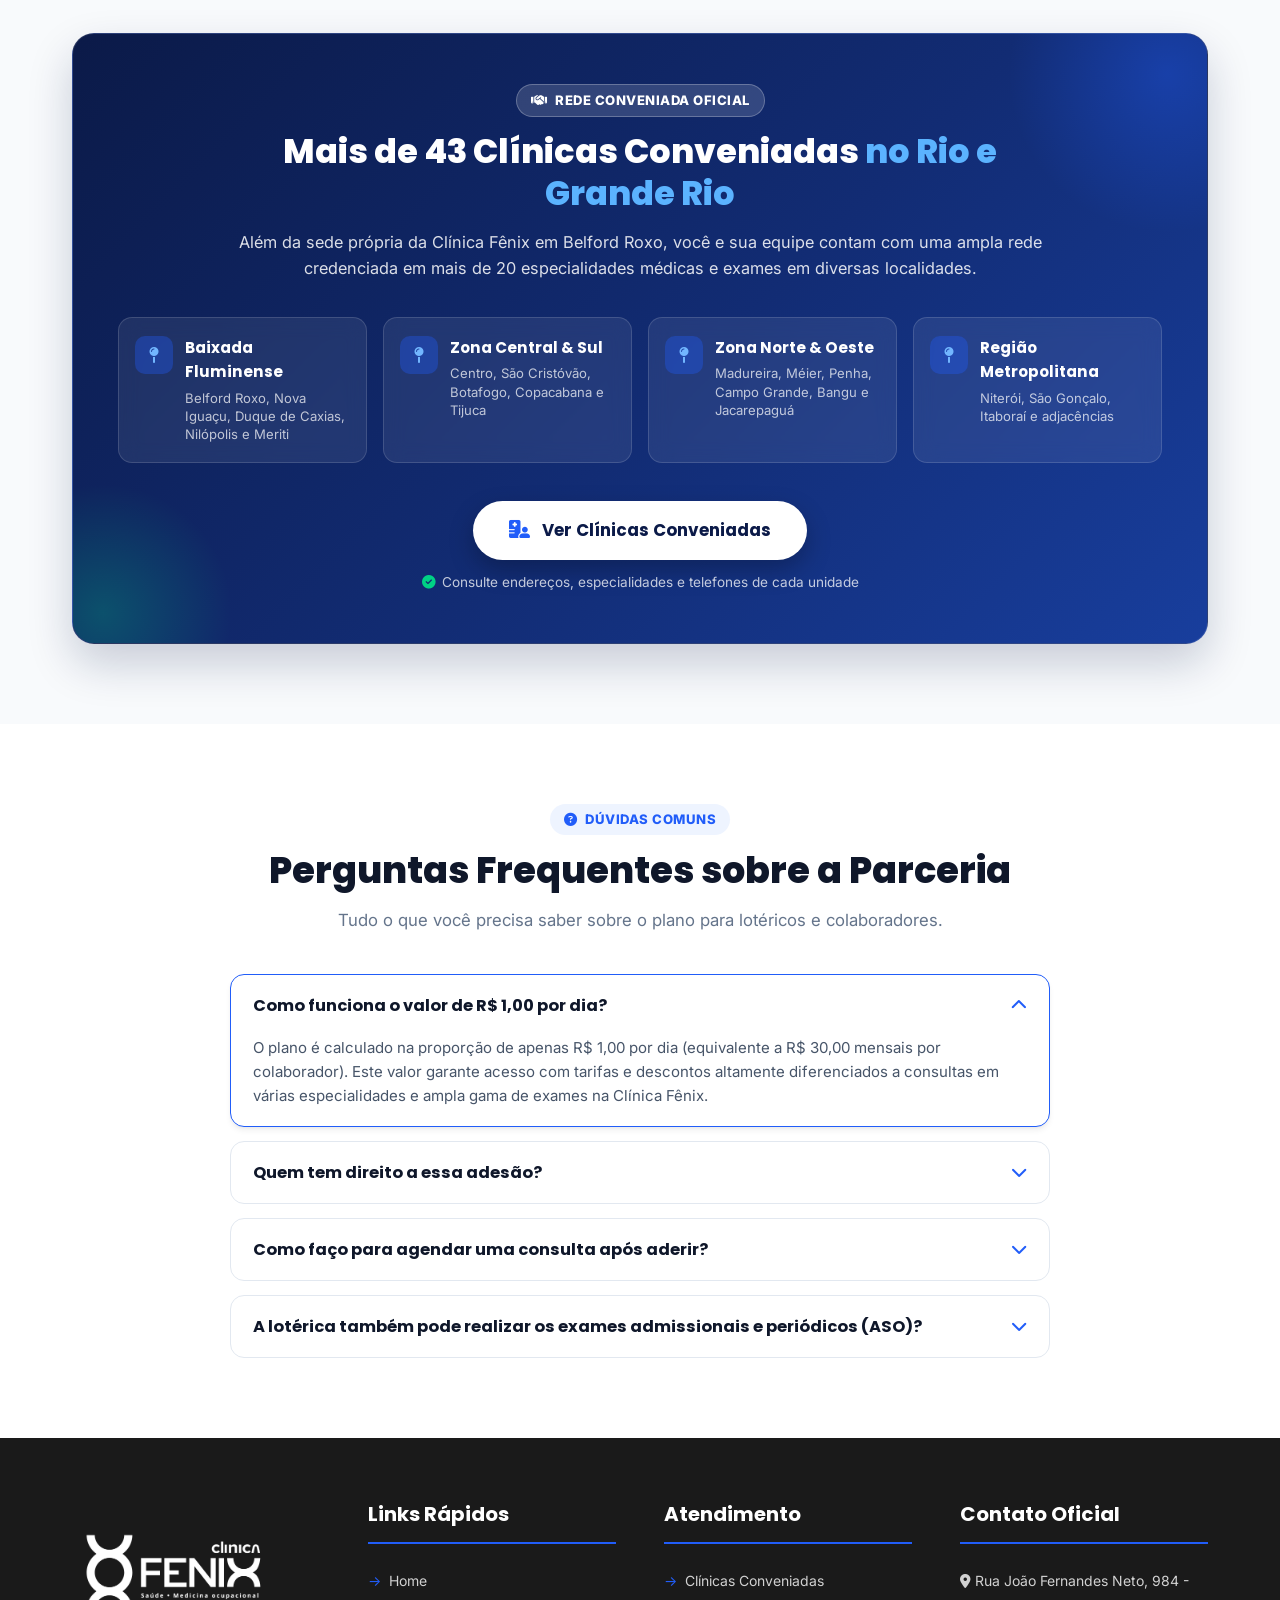
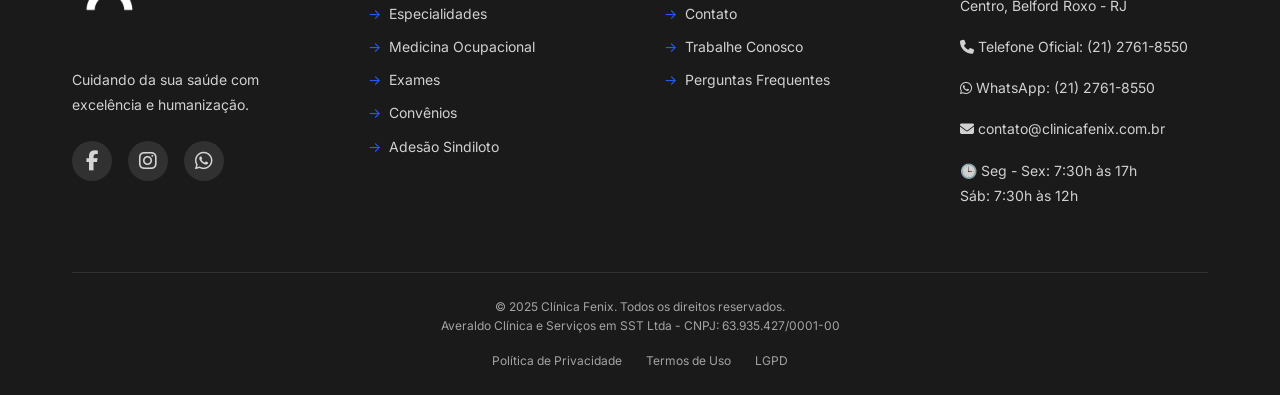
==== commit 1176f895: "Atualização" ====
--- a/sindicato/index.html
+++ b/sindicato/index.html
@@ -242,12 +242,12 @@
                                     </div>
                                 </div>
 
-                                <!-- Campo Cidade -->
+                                <!-- Campo Nome da Lotérica / Empresa -->
                                 <div class="form-group-item">
-                                    <label for="adesaoCidade" class="form-label">Qual é a cidade ?</label>
+                                    <label for="adesaoEmpresa" class="form-label">Nome da Lotérica / Empresa</label>
                                     <div class="input-with-icon">
-                                        <i class="fas fa-location-dot"></i>
-                                        <input type="text" id="adesaoCidade" name="cidade" class="form-input-control" placeholder="Qual é a cidade ?">
+                                        <i class="fas fa-building"></i>
+                                        <input type="text" id="adesaoEmpresa" name="empresa" class="form-input-control" placeholder="Ex: Lotérica Central / Belford Roxo">
                                     </div>
                                 </div>
 
